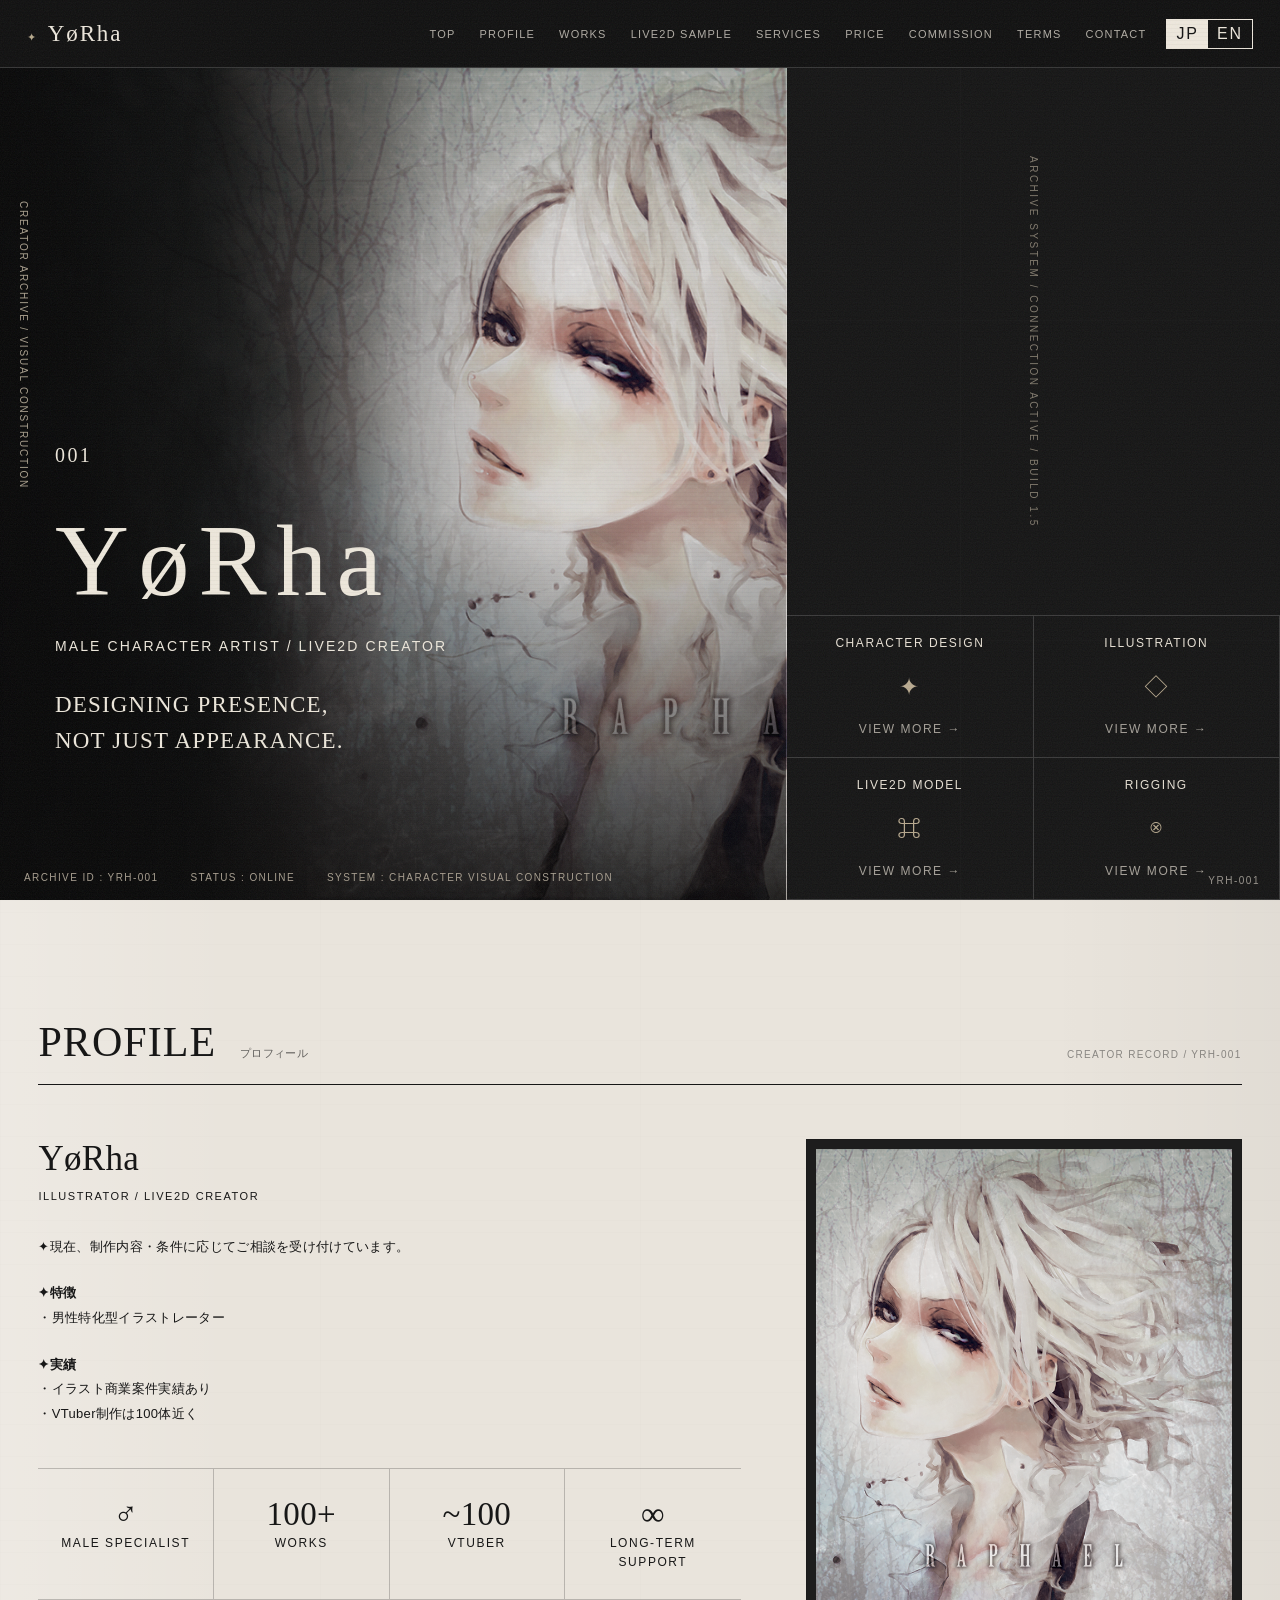
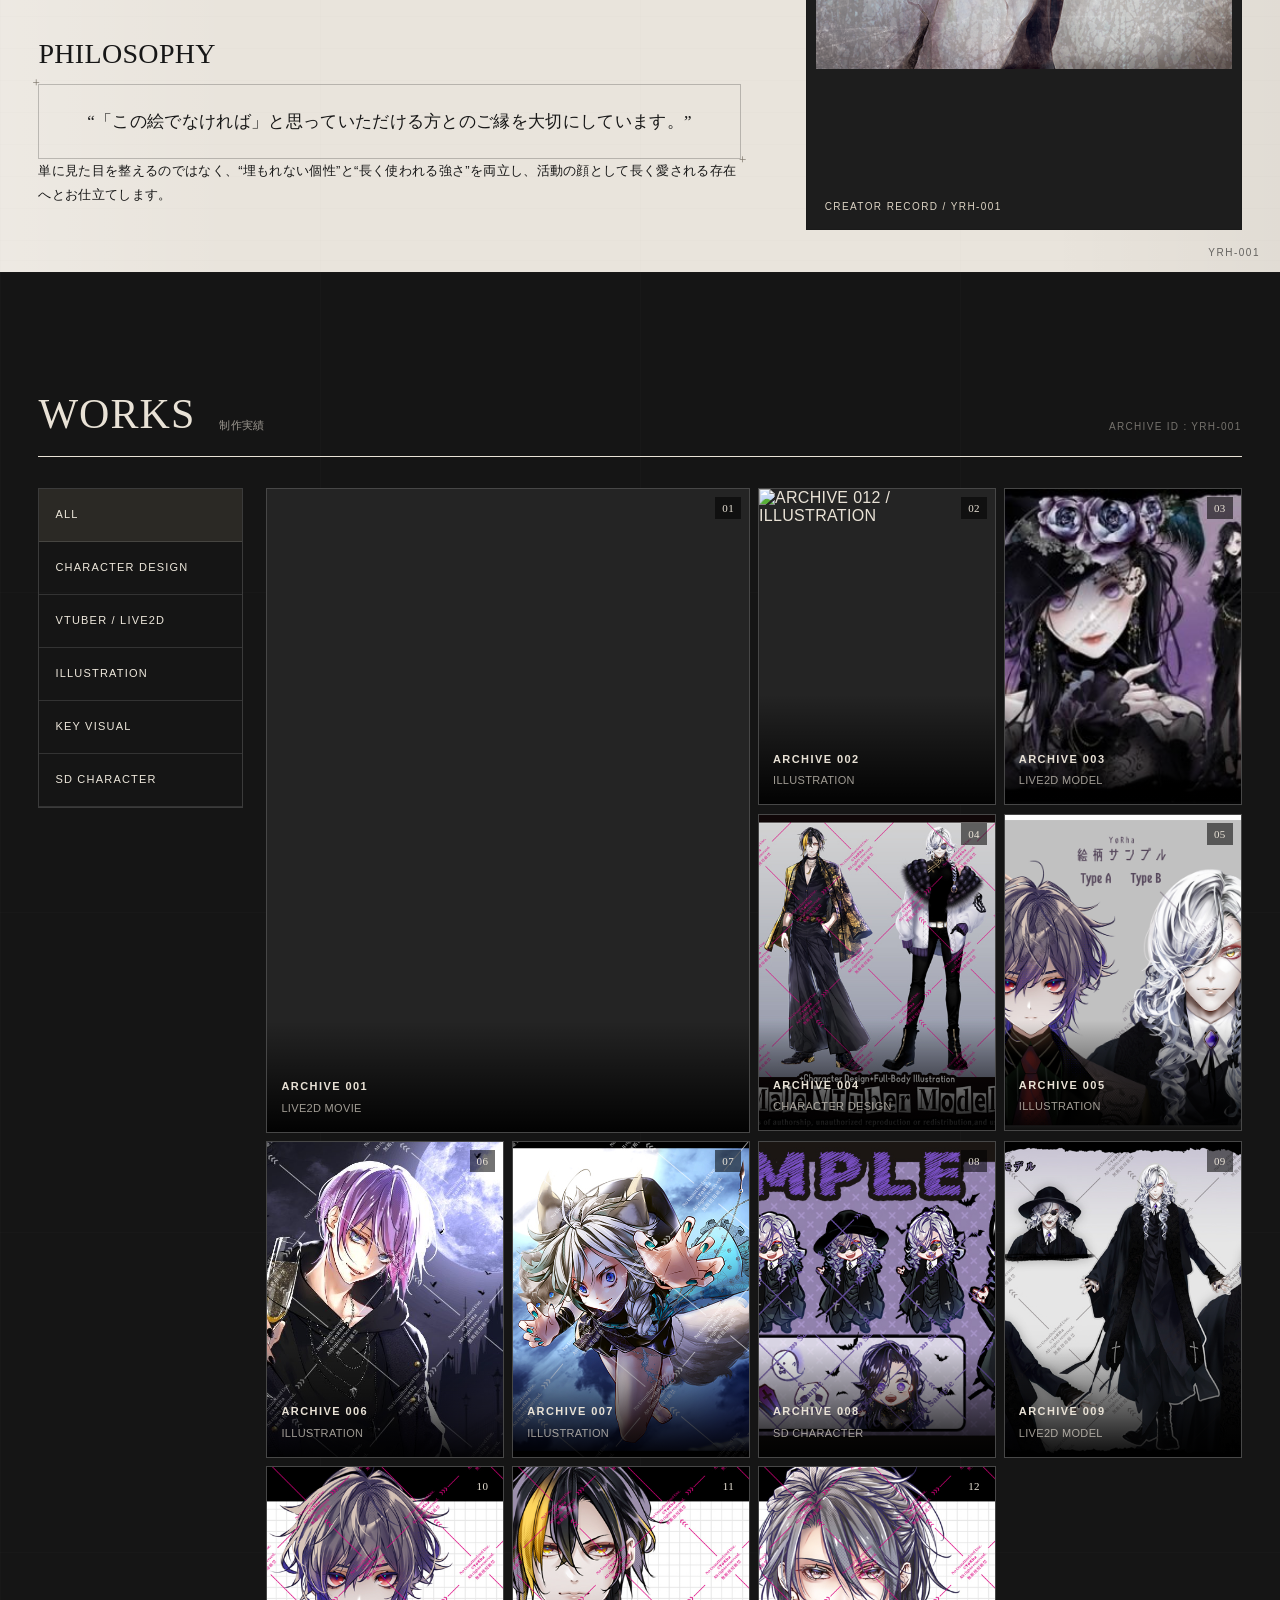
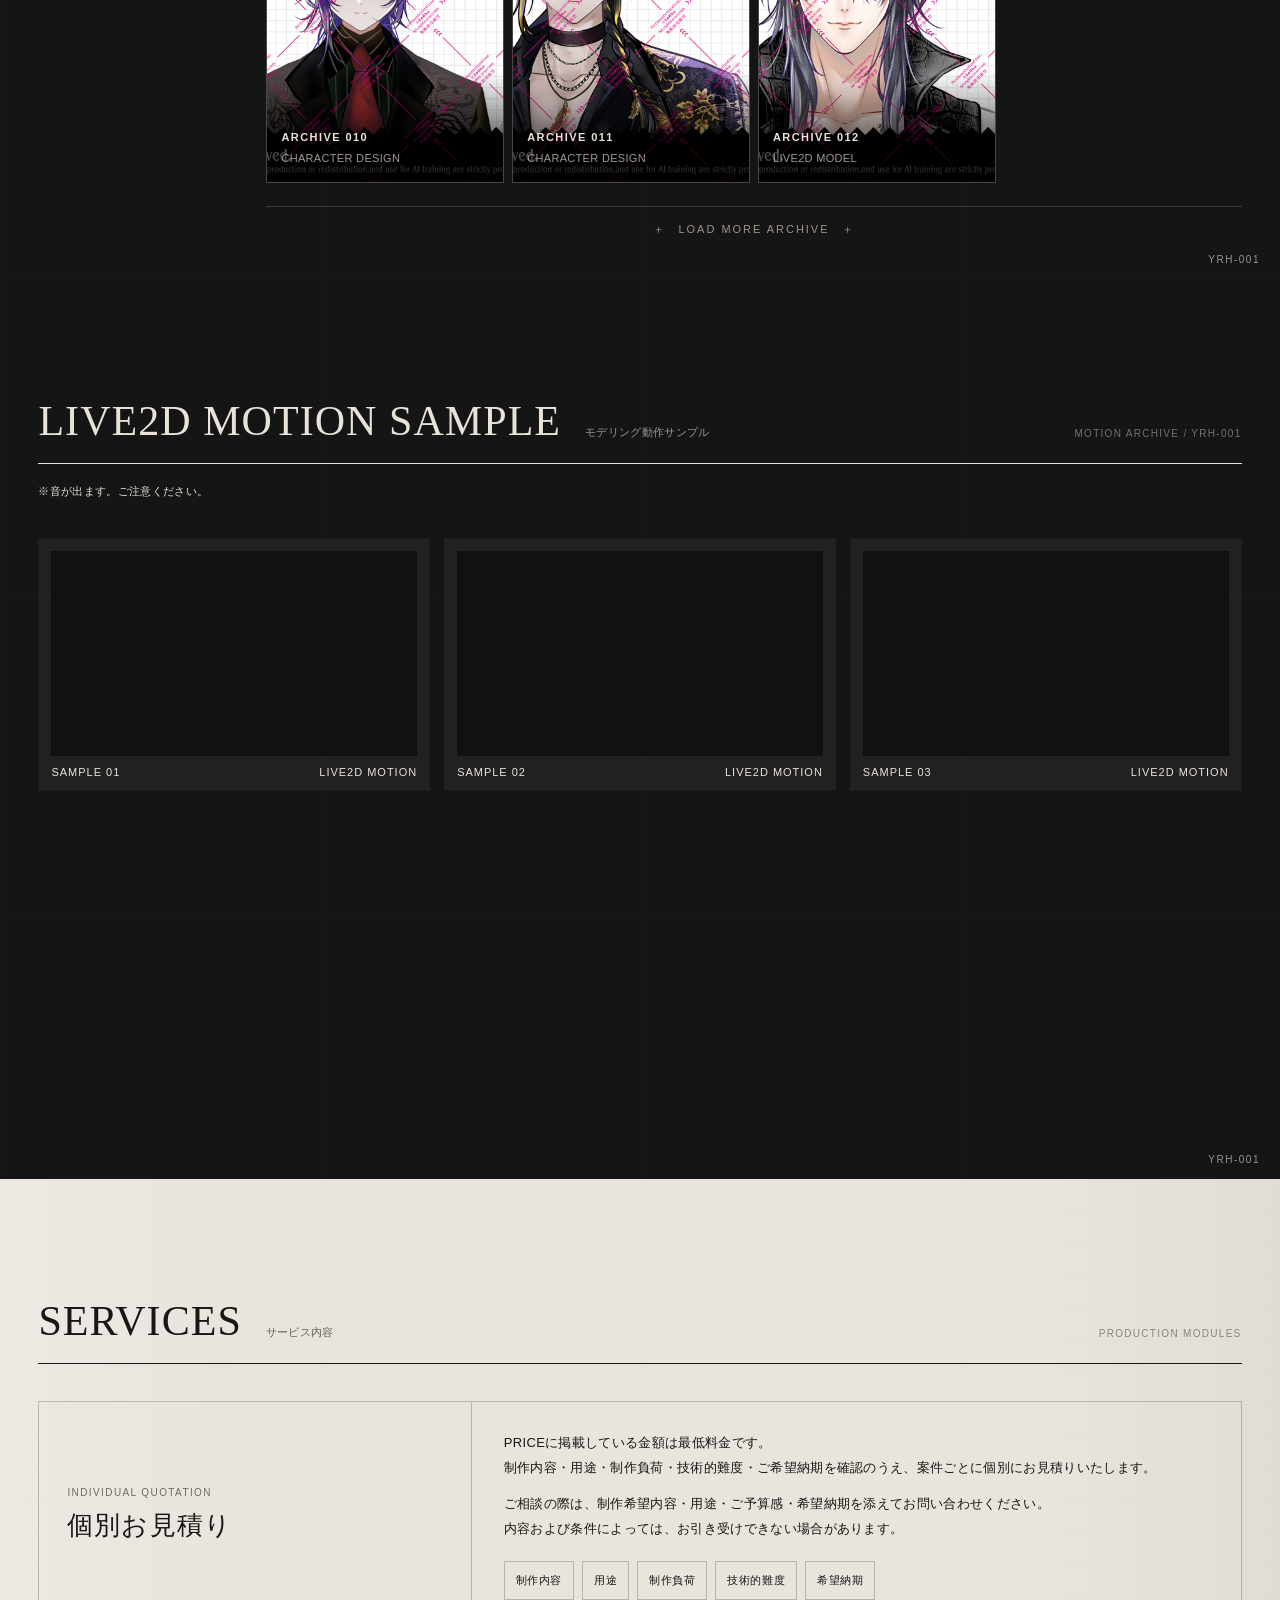
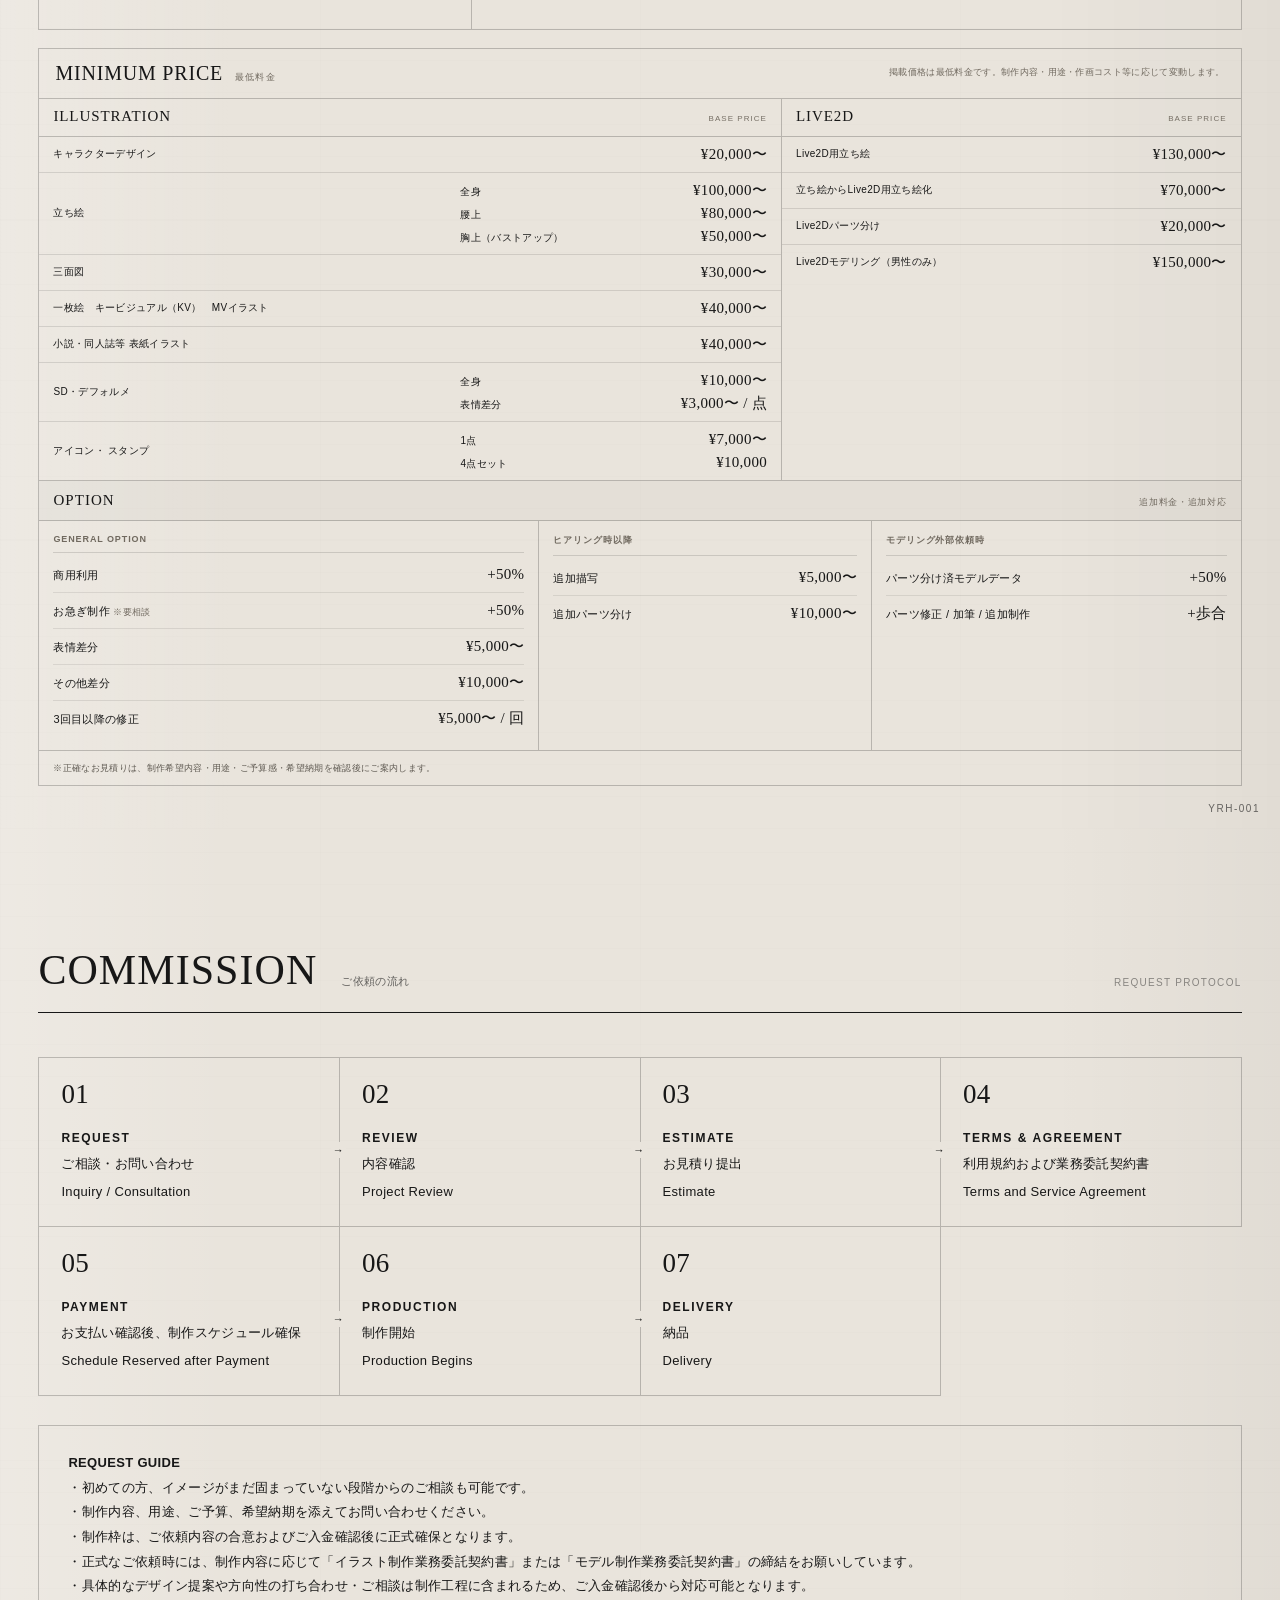
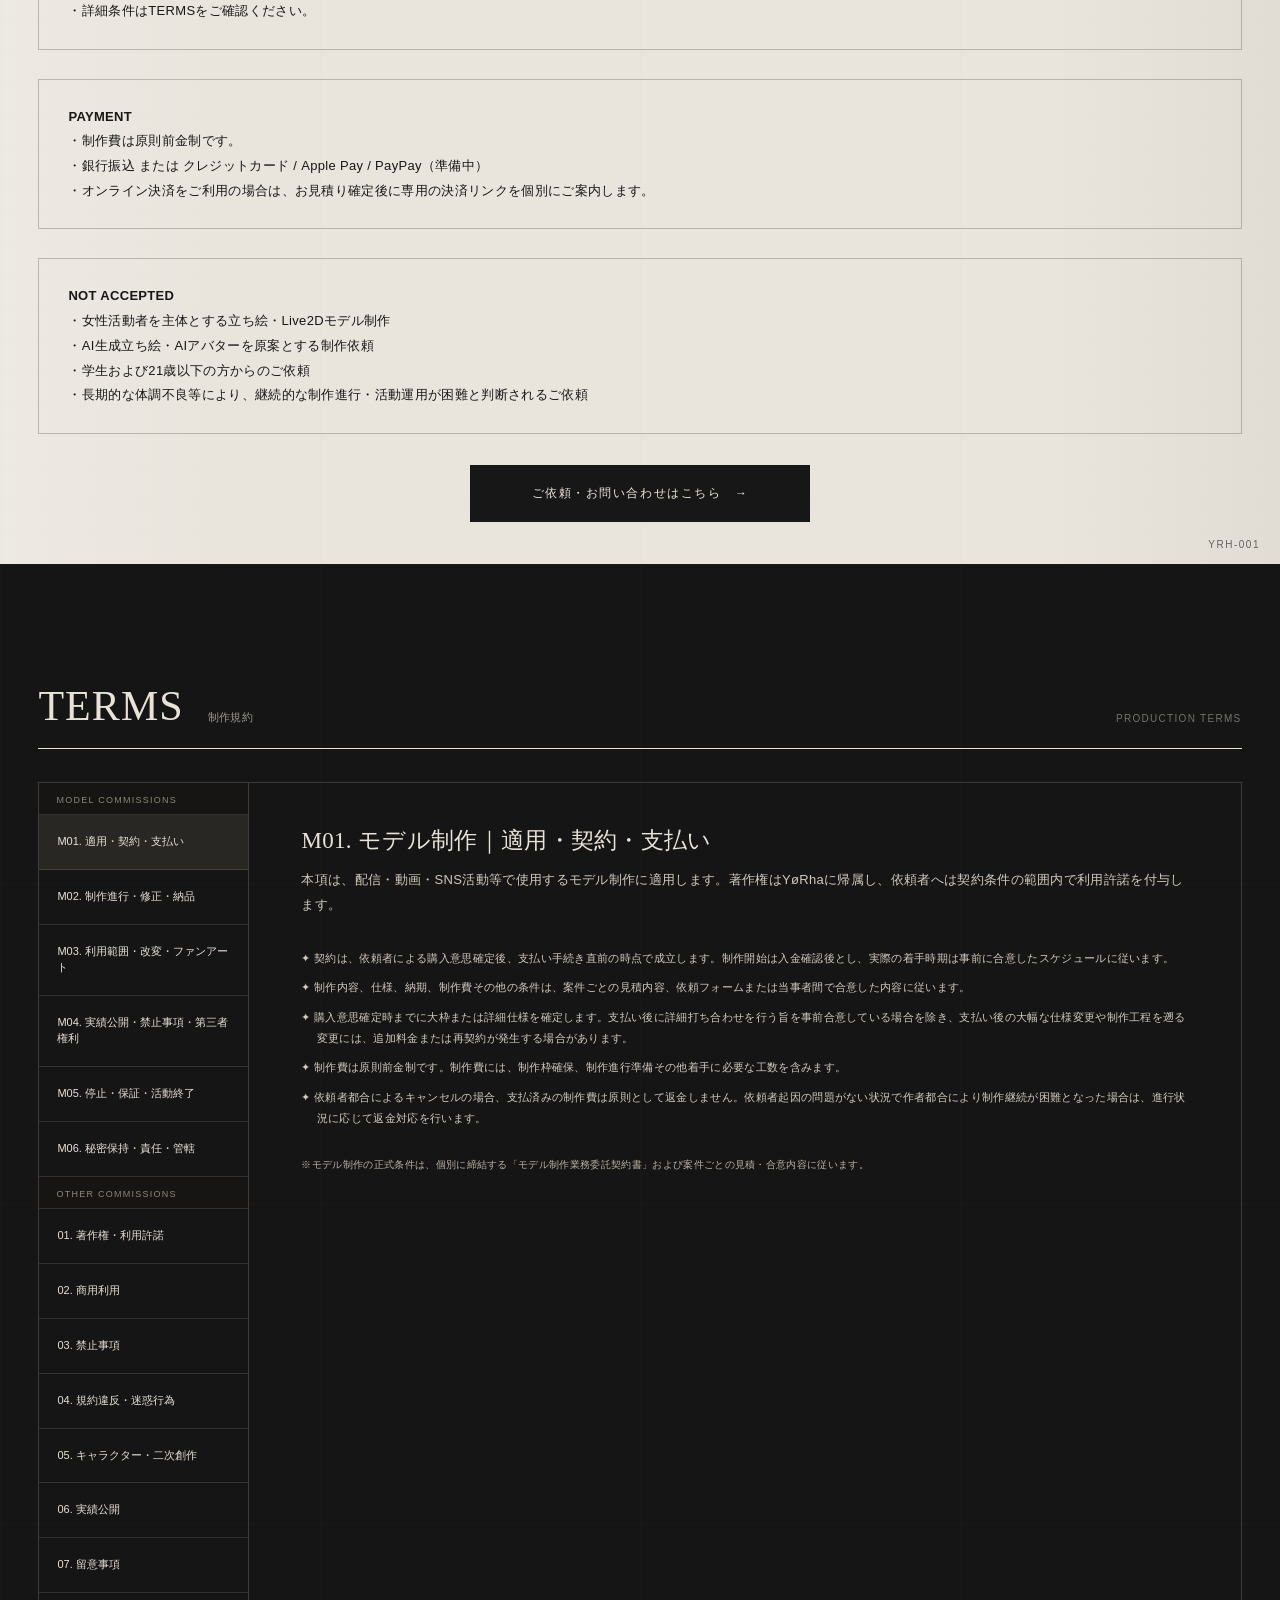
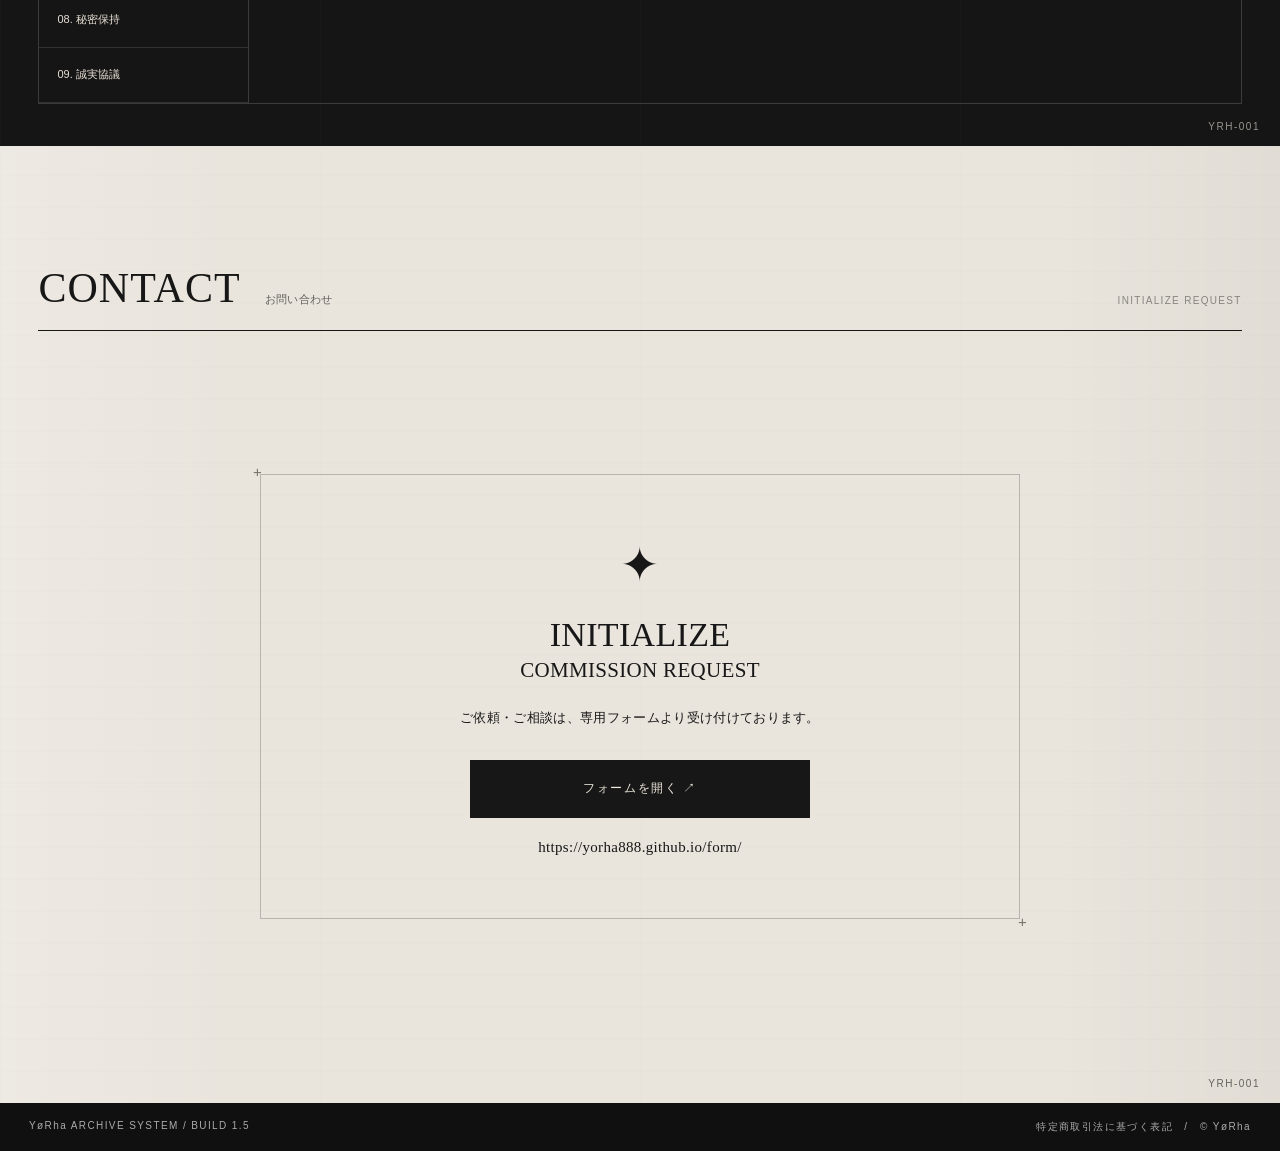
==== index.html @ 95072018 "Add files via upload" ====
<!DOCTYPE html>

<html lang="ja">
<head>
<meta charset="utf-8"/>
<meta content="width=device-width,initial-scale=1" name="viewport"/>
<meta content="YøRha — Male Character Artist / Live2D Creator" name="description"/>
<meta content="#111111" name="theme-color"/>
<title>YøRha Archive</title>
<style>
:root{
  --black:#111;
  --black2:#171717;
  --paper:#e9e4dc;
  --paper2:#ddd6ca;
  --ink:#171717;
  --white:#eee8dd;
  --line-dark:rgba(255,255,255,.16);
  --line-light:rgba(20,20,20,.23);
  --accent:#b8aa8e;
  --header:68px;
}
*{box-sizing:border-box}
html{scroll-behavior:smooth}
body{margin:0;background:var(--black);color:var(--ink);font-family:"Helvetica Neue","Yu Gothic","YuGothic",Meiryo,sans-serif;letter-spacing:.02em}
body.no-scroll{overflow:hidden}
a{color:inherit;text-decoration:none}
button{font:inherit}
img{max-width:100%}

.noise{
  position:fixed;inset:0;z-index:100;pointer-events:none;opacity:.14;
  background-image:url("data:image/svg+xml,%3Csvg xmlns='http://www.w3.org/2000/svg' width='180' height='180'%3E%3Cfilter id='n'%3E%3CfeTurbulence type='fractalNoise' baseFrequency='.85' numOctaves='3' stitchTiles='stitch'/%3E%3C/filter%3E%3Crect width='100%25' height='100%25' filter='url(%23n)' opacity='.5'/%3E%3C/svg%3E")
}
.scanline{
  position:fixed;inset:0;z-index:99;pointer-events:none;opacity:.05;
  background:repeating-linear-gradient(0deg,transparent 0 3px,#000 4px)
}

/* loading */
.loader{
  position:fixed;inset:0;z-index:200;background:#111;color:#e8e1d5;
  display:grid;place-items:center;transition:opacity .65s,visibility .65s
}
.loader.hide{opacity:0;visibility:hidden}
.loader-inner{width:min(560px,82vw)}
.loader-logo{font:400 clamp(40px,7vw,76px) Georgia,serif;letter-spacing:.12em;margin-bottom:25px}
.loader-status{display:flex;justify-content:space-between;font-size:9px;letter-spacing:.18em;color:#aaa294;margin-bottom:10px}
.loader-bar{height:1px;background:#3c3934;overflow:hidden}
.loader-bar span{display:block;width:0;height:100%;background:#d0c4ae;animation:load 1.4s cubic-bezier(.2,.8,.2,1) forwards}
@keyframes load{to{width:100%}}

/* header */
header{
  height:var(--header);position:fixed;z-index:80;inset:0 0 auto;
  background:rgba(17,17,17,.96);backdrop-filter:blur(8px);
  color:var(--white);border-bottom:1px solid var(--line-dark);
  display:flex;align-items:center;padding:0 27px
}
.logo{font:23px Georgia,serif;letter-spacing:.08em;white-space:nowrap}
.logo:before{content:"✦";font-size:11px;margin-right:10px;color:var(--accent)}
nav{margin-left:auto;display:flex;gap:26px;font-size:9px;letter-spacing:.14em}
nav a{opacity:.72;position:relative;padding:9px 0}
nav a:after{content:"";position:absolute;left:0;right:100%;bottom:2px;height:1px;background:var(--accent);transition:.25s}
nav a:hover{opacity:1}
nav a:hover:after{right:0}
.menu-button{display:none;margin-left:auto;border:0;background:none;color:#eee8dd;font-size:22px;cursor:pointer}

.mobile-nav{
  position:fixed;z-index:79;inset:var(--header) 0 0;background:#121212;color:#eee8dd;
  padding:40px 28px;display:flex;flex-direction:column;gap:0;
  opacity:0;visibility:hidden;transform:translateY(-10px);transition:.3s
}
.mobile-nav.open{opacity:1;visibility:visible;transform:none}
.mobile-nav a{padding:18px 0;border-bottom:1px solid var(--line-dark);font:20px Georgia,serif}

/* general */
.page{min-height:100vh;padding-top:var(--header);position:relative;overflow:hidden}
.page:after{content:"YRH-001";position:absolute;right:20px;bottom:14px;font-size:9px;letter-spacing:.15em;opacity:.62}
.dark{background:#151515;color:#e9e2d6}
.paper{
  background:
  repeating-linear-gradient(0deg,transparent 0 31px,rgba(0,0,0,.018) 32px),
  linear-gradient(90deg,rgba(255,255,255,.2),transparent 18%,transparent 82%,rgba(0,0,0,.035)),
  var(--paper)
}
.page-grid:before{
  content:"";position:absolute;inset:0;pointer-events:none;opacity:.36;
  background-image:
  linear-gradient(rgba(255,255,255,.035) 1px,transparent 1px),
  linear-gradient(90deg,rgba(255,255,255,.035) 1px,transparent 1px);
  background-size:320px 320px
}
.paper.page-grid:before{
  background-image:
  linear-gradient(rgba(0,0,0,.024) 1px,transparent 1px),
  linear-gradient(90deg,rgba(0,0,0,.024) 1px,transparent 1px)
}
.wrap{width:min(1440px,94vw);margin:auto;padding:50px 0 42px;position:relative;z-index:2}
.section-head{display:flex;align-items:end;gap:24px;padding-bottom:18px;border-bottom:1px solid currentColor}
.section-head h2{font:400 clamp(31px,4vw,42px) Georgia,serif;margin:0;letter-spacing:.025em}
.section-head span{font-size:10px;opacity:.64;padding-bottom:6px}
.section-code{margin-left:auto;font-size:9px;letter-spacing:.16em;opacity:.45;padding-bottom:6px}

.reveal{opacity:0;transform:translateY(18px);transition:opacity .75s ease,transform .75s ease}
.reveal.visible{opacity:1;transform:none}

/* hero */
.hero{display:grid;grid-template-columns:minmax(0,1.23fr) minmax(320px,.77fr);min-height:calc(100vh - var(--header))}
.hero-main{
  min-height:760px;position:relative;border-right:1px solid var(--line-dark);
  background:#111 url("assets/top.png") center 17%/cover no-repeat
}
.hero-main:before{
  content:"";position:absolute;inset:0;
  background:
  linear-gradient(90deg,rgba(8,8,8,.84) 0,rgba(8,8,8,.34) 40%,rgba(8,8,8,.03) 72%),
  linear-gradient(0deg,rgba(8,8,8,.82),transparent 47%)
}
.hero-copy{position:absolute;z-index:2;left:7%;bottom:17%;color:#eee8dc;max-width:680px}
.hero-copy .index{font:20px Georgia,serif;letter-spacing:.12em;margin-bottom:35px}
.hero-copy h1{font:400 clamp(62px,8vw,122px) Georgia,serif;letter-spacing:.09em;margin:0 0 14px}
.hero-copy .role{font-size:13px;letter-spacing:.15em;line-height:1.9}
.hero-copy .statement{font:400 clamp(16px,1.8vw,23px) Georgia,serif;line-height:1.55;margin-top:28px;letter-spacing:.05em}
.hero-edge{position:absolute;z-index:2;left:18px;top:16%;writing-mode:vertical-rl;color:#aaa08e;font-size:9px;letter-spacing:.18em}
.hero-status{position:absolute;z-index:2;inset:auto 24px 17px;color:#a79e8f;font-size:9px;letter-spacing:.14em;display:flex;gap:32px}
.hero-side{display:grid;grid-template-rows:1fr 285px;background:#151515}
.hero-system{display:flex;align-items:center;justify-content:center;color:#817a6d;font-size:9px;letter-spacing:.25em;writing-mode:vertical-rl}
.hero-cards{display:grid;grid-template-columns:repeat(2,1fr);border-top:1px solid var(--line-dark)}
.hero-cards a{
  min-height:142px;display:flex;flex-direction:column;align-items:center;justify-content:center;
  border-right:1px solid var(--line-dark);border-bottom:1px solid var(--line-dark);
  gap:15px;font-size:9px;letter-spacing:.13em;text-align:center;transition:.25s
}
.hero-cards a:hover{background:#24221f}
.hero-cards small{font-size:9px;opacity:.54}
.sigil{font-size:24px;color:#b9aa90}

/* profile */
.profile-grid{display:grid;grid-template-columns:minmax(0,1.16fr) minmax(320px,.72fr);gap:65px;margin-top:54px}
.profile-copy h3{font:400 35px Georgia,serif;margin:0 0 8px}
.kicker{font-size:10px;letter-spacing:.14em;margin-bottom:29px}
.profile-copy p{font-size:13px;line-height:2.1;margin:0 0 20px}
.profile-img{padding:9px;background:#1d1d1d;border:1px solid var(--line-light);position:relative}
.profile-img:after{content:"CREATOR RECORD / YRH-001";position:absolute;left:18px;bottom:17px;color:#ddd4c4;font-size:9px;letter-spacing:.14em}
.profile-img img{display:block;width:100%;aspect-ratio:4/5;object-fit:cover}
.metrics{display:grid;grid-template-columns:repeat(4,1fr);margin-top:41px;border-block:1px solid var(--line-light)}
.metric{text-align:center;padding:23px 8px;border-right:1px solid var(--line-light)}
.metric:last-child{border-right:0}
.metric strong{display:block;font:400 33px Georgia,serif}
.metric span{font-size:9px;letter-spacing:.13em}
.philosophy-title{font:400 28px Georgia,serif;margin:38px 0 14px}
.quote{border:1px solid var(--line-light);padding:25px;text-align:center;font:17px Georgia,serif;position:relative}
.quote:before,.quote:after{content:"+";position:absolute;font-size:13px;color:#777065}
.quote:before{left:-7px;top:-10px}.quote:after{right:-7px;bottom:-10px}

/* works */
.works-layout{display:grid;grid-template-columns:205px 1fr;gap:23px;margin-top:31px}
.filters{border:1px solid var(--line-dark);height:max-content}
.filters button{
  width:100%;padding:17px 15px;text-align:left;border:0;border-bottom:1px solid rgba(255,255,255,.13);
  background:none;color:#eee8dc;font-size:9px;letter-spacing:.11em;cursor:pointer;transition:.2s
}
.filters button.active,.filters button:hover{background:#2b2925}
.work-grid{display:grid;grid-template-columns:repeat(4,1fr);gap:8px}
.work-card{
  position:relative;overflow:hidden;border:1px solid rgba(255,255,255,.16);
  aspect-ratio:3/4;background:#242424;cursor:pointer
}
.work-card.featured{grid-column:span 2;grid-row:span 2}
.work-card img,.work-card video{width:100%;height:100%;object-fit:cover;display:block;transition:transform .45s,filter .45s}
.work-card:hover img{transform:scale(1.035);filter:contrast(1.05)}
.work-meta{position:absolute;inset:auto 0 0;padding:48px 13px 13px;background:linear-gradient(transparent,rgba(0,0,0,.94))}
.work-meta b{font-size:9px;letter-spacing:.13em}
.work-meta small{display:block;font-size:9px;opacity:.68;margin-top:5px}
.work-number{position:absolute;right:8px;top:8px;background:rgba(0,0,0,.55);padding:5px 7px;font:11px Georgia,serif}
.load-more{display:block;width:100%;margin-top:23px;border:0;border-top:1px solid var(--line-dark);padding:15px 0 0;background:transparent;text-align:center;font:inherit;font-size:9px;letter-spacing:.18em;color:#9e9585;cursor:pointer}
.load-more[hidden]{display:none}

/* modal */
.modal{
  position:fixed;inset:0;z-index:150;background:rgba(6,6,6,.92);display:grid;place-items:center;
  opacity:0;visibility:hidden;transition:.3s;padding:35px
}
.modal.open{opacity:1;visibility:visible}
.modal-content{max-width:min(900px,90vw);max-height:88vh;position:relative}
.modal img,.modal video{display:block;max-height:82vh;max-width:100%;object-fit:contain;border:1px solid #575147}
.modal-close{position:absolute;right:-2px;top:-42px;border:0;background:none;color:#eee8dd;font-size:28px;cursor:pointer}
.modal-caption{color:#c8bdab;font-size:9px;letter-spacing:.15em;margin-top:10px}

/* services */
.service-table{margin-top:37px;border:1px solid var(--line-light)}
.service-row{
  display:grid;grid-template-columns:58px 1.08fr 1.42fr .72fr .72fr;
  min-height:94px;align-items:center;border-bottom:1px solid var(--line-light);font-size:12px
}
.service-row:last-child{border-bottom:0}
.service-row>div{padding:13px}
.service-row.head{min-height:50px;font-size:10px;color:#70695f;letter-spacing:.08em}
.icon{text-align:center;font-size:22px}
.view{text-align:center;font-size:10px}
.note{font-size:10px;text-align:right;margin-top:14px;color:#6c665d}

.quote-policy{
  margin-top:37px;
  border:1px solid var(--line-light);
  display:grid;
  grid-template-columns:minmax(220px,.72fr) minmax(0,1.28fr);
}
.quote-policy-title{
  padding:31px 28px;
  border-right:1px solid var(--line-light);
  display:flex;
  flex-direction:column;
  justify-content:center;
}
.quote-policy-title .policy-code{
  font-size:10px;
  letter-spacing:.14em;
  color:#70695f;
  margin-bottom:10px;
}
.quote-policy-title strong{
  font:400 26px Georgia,serif;
  letter-spacing:.04em;
}
.quote-policy-body{
  padding:29px 32px;
  font-size:13px;
  line-height:1.9;
}
.quote-policy-body p{margin:0}
.quote-policy-body p+p{margin-top:12px}
.quote-policy-factors{
  display:flex;
  flex-wrap:wrap;
  gap:8px;
  margin-top:19px;
}
.quote-policy-factors span{
  border:1px solid var(--line-light);
  padding:8px 11px;
  font-size:11px;
  letter-spacing:.05em;
}
/* Integrated price details + readable option board */
.price-compact-row.has-detail{
  grid-template-columns:minmax(0,1fr) minmax(210px,.78fr);
  align-items:center;
}
.price-compact-row.has-detail>.price-compact-name{align-self:center}
.price-compact-detail{
  display:flex;
  flex-direction:column;
  justify-content:center;
  gap:2px;
  min-width:0;
}
.price-detail-line{
  display:grid;
  grid-template-columns:minmax(0,1fr) auto;
  gap:12px;
  align-items:baseline;
  font-size:10px;
  line-height:1.38;
}
.price-detail-line span{white-space:nowrap}
.price-detail-line b{white-space:nowrap}

.option-board{
  border-top:1px solid var(--line-light);
}
.option-board-head{
  padding:11px 14px;
  border-bottom:1px solid var(--line-light);
  background:rgba(0,0,0,.025);
  display:flex;
  align-items:baseline;
  justify-content:space-between;
  gap:20px;
}
.option-board-head strong{font:400 15px Georgia,serif;letter-spacing:.07em}
.option-board-head span{font-size:9px;letter-spacing:.08em;color:#70695f}
.option-board-grid{
  display:grid;
  grid-template-columns:1.35fr .9fr 1fr;
}
.option-block{min-width:0;padding:13px 14px 14px}
.option-block+.option-block{border-left:1px solid var(--line-light)}
.option-block-title{
  padding-bottom:8px;
  margin-bottom:4px;
  border-bottom:1px solid rgba(20,20,20,.14);
  font-size:9px;
  font-weight:700;
  letter-spacing:.10em;
  color:#70695f;
}
.option-row{
  display:grid;
  grid-template-columns:minmax(0,1fr) auto;
  gap:16px;
  align-items:baseline;
  padding:7px 0;
  border-bottom:1px solid rgba(20,20,20,.09);
  font-size:11px;
  line-height:1.4;
}
.option-row:last-child{border-bottom:0}
.option-row b{white-space:nowrap}
.option-note{font-size:9px;color:#70695f;font-weight:400}
@media(max-width:900px){
  .option-board-grid{grid-template-columns:1fr 1fr}
  .option-block:nth-child(3){grid-column:1/-1;border-left:0;border-top:1px solid var(--line-light)}
  .price-compact-row.has-detail{grid-template-columns:minmax(0,1fr) minmax(190px,.72fr)}
}
@media(max-width:680px){
  .option-board-head{align-items:flex-start;flex-direction:column;gap:3px}
  .option-board-grid{grid-template-columns:1fr}
  .option-block+.option-block,.option-block:nth-child(3){grid-column:auto;border-left:0;border-top:1px solid var(--line-light)}
  .option-row{font-size:10.5px}
  .price-compact-row.has-detail{grid-template-columns:minmax(0,1fr) minmax(145px,.88fr)}
  .price-detail-line{font-size:9px;gap:8px}
}

@media(max-width:680px){
  .quote-policy{grid-template-columns:1fr}
  .quote-policy-title{border-right:0;border-bottom:1px solid var(--line-light)}
  .quote-policy-title,.quote-policy-body{padding:24px 21px}
}


/* compact price list (inside SERVICES) */
.price-compact{
  margin-top:18px;
  border:1px solid var(--line-light);
}
.price-compact-head{
  min-height:50px;
  display:flex;
  align-items:center;
  justify-content:space-between;
  gap:24px;
  padding:11px 16px;
  border-bottom:1px solid var(--line-light);
}
.price-compact-title{display:flex;align-items:baseline;gap:12px}
.price-compact-title strong{font:400 20px Georgia,serif;letter-spacing:.04em}
.price-compact-title span{font-size:9px;letter-spacing:.13em;color:#70695f}
.price-compact-head small{font-size:9px;line-height:1.55;color:#70695f;text-align:right}
.price-compact-grid{display:grid;grid-template-columns:minmax(0,1.42fr) minmax(0,.88fr)}
.price-compact-group+.price-compact-group{border-left:1px solid var(--line-light)}
.price-compact-group-head{
  display:flex;align-items:baseline;justify-content:space-between;gap:14px;
  min-height:38px;padding:9px 14px;border-bottom:1px solid var(--line-light);
}
.price-compact-group-head strong{font:400 15px Georgia,serif;letter-spacing:.06em}
.price-compact-group-head span{font-size:8px;letter-spacing:.13em;color:#766f65}
.price-compact-row{
  display:grid;grid-template-columns:minmax(0,1fr) auto;gap:14px;align-items:center;
  min-height:34px;padding:7px 14px;border-bottom:1px solid rgba(20,20,20,.12);
}
.price-compact-row:last-child{border-bottom:0}
.price-compact-name{font-size:10px;line-height:1.4}
.price-compact-value{white-space:nowrap}
.price-compact-note{
  padding:10px 14px;border-top:1px solid var(--line-light);
  font-size:9px;line-height:1.65;color:#5f5a52;
}

/* Unified monetary typography — archive serif style */
.price-compact-value,
.price-detail-line b,
.option-row b{
  font-family:Georgia,serif;
  font-size:15px;
  font-weight:400;
  line-height:1.4;
  letter-spacing:.02em;
  font-variant-numeric:normal;
}
@media(max-width:680px){
  .price-compact-value,
  .price-detail-line b,
  .option-row b{font-size:14px}
}
@media(max-width:820px){
  .price-compact-grid{grid-template-columns:1fr}
  .price-compact-group+.price-compact-group{border-left:0;border-top:1px solid var(--line-light)}
}
@media(max-width:680px){
  .price-compact-head{align-items:flex-start;flex-direction:column;gap:5px;padding:11px 13px}
  .price-compact-head small{text-align:left}
  .price-compact-row{padding:8px 12px;gap:10px}
  .price-compact-name{font-size:9.5px}
}

/* commission */
.flow{display:grid;grid-template-columns:repeat(4,1fr);margin-top:44px;border-top:1px solid var(--line-light);border-left:1px solid var(--line-light)}
.step{min-height:118px;border:0;border-right:1px solid var(--line-light);border-bottom:1px solid var(--line-light);padding:18px 21px;position:relative}
.step:not(:nth-child(4)):not(:nth-child(7)):after{content:"→";position:absolute;right:-7px;top:50%;z-index:2;background:var(--paper);padding:2px;font-size:11px}
.step .n{font:27px Georgia,serif}
.step b{display:block;margin-top:17px;font-size:9px;letter-spacing:.13em}
.step small{font-size:9px}
.important{margin-top:29px;border:1px solid var(--line-light);padding:22px 27px;font-size:10px;line-height:2}
.cta{text-align:center;margin-top:31px}
.btn{
  display:inline-flex;align-items:center;justify-content:center;min-width:320px;padding:17px 28px;
  background:#171717;color:#eee8dd;font-size:10px;letter-spacing:.13em;border:1px solid #171717;transition:.25s
}
.btn:hover{background:#34312d}

/* terms */
.terms-layout{display:grid;grid-template-columns:210px 1fr;border:1px solid var(--line-dark);margin-top:33px;min-height:550px}
.terms-nav{border-right:1px solid var(--line-dark)}
.terms-nav button{
  display:block;width:100%;text-align:left;border:0;border-bottom:1px solid rgba(255,255,255,.12);
  background:none;color:#e8e0d5;padding:17px;font-size:9px;cursor:pointer
}
.terms-nav button.active,.terms-nav button:hover{background:#292723}
.terms-group-label{padding:12px 17px 9px;color:#8f877b;font-size:9px;letter-spacing:.14em;border-bottom:1px solid rgba(255,255,255,.12);background:#161513}
.terms-body{padding:38px 48px}
.term-panel{display:none}.term-panel.active{display:block}
.terms-body h3{font:400 23px Georgia,serif;margin:0 0 12px}
.terms-body p{font-size:11px;line-height:2;margin:0 0 27px;color:#d2cabd}
.terms-body ul{margin:0 0 25px;padding:0;list-style:none;color:#d2cabd}
.terms-body li{font-size:11px;line-height:1.95;margin:0 0 8px;padding-left:1.4em;text-indent:-1.4em}
.terms-body li::before{content:"✦ ";}
.terms-body .term-note{font-size:10px;color:#bcb2a4;margin-top:18px}
.terms-body .enacted{margin-top:34px;font-size:10px;letter-spacing:.08em;color:#bcb2a4}

/* contact */
.contact-center{min-height:calc(100vh - 170px);display:flex;flex-direction:column;justify-content:center;align-items:center;text-align:center}
.contact-center .mark{font-size:47px}
.contact-center h2{font:400 34px Georgia,serif;margin:24px 0 4px}
.contact-center h3{font:400 21px Georgia,serif;margin:0 0 23px}
.contact-center p{font-size:11px;margin-bottom:27px}
.url{font:15px Georgia,serif;margin-top:21px}
.contact-frame{width:min(760px,90vw);padding:62px 40px;border:1px solid var(--line-light);position:relative}
.contact-frame:before,.contact-frame:after{content:"+";position:absolute;font-size:15px;color:#797267}
.contact-frame:before{left:-8px;top:-12px}.contact-frame:after{right:-8px;bottom:-12px}

footer{background:#101010;color:#aaa;padding:17px 29px;display:flex;justify-content:space-between;font-size:9px;letter-spacing:.14em}


/* live2d motion samples */
.motion-samples{
  margin-top:36px;
  display:grid;
  grid-template-columns:repeat(3,1fr);
  gap:14px;
}
.motion-card{
  border:1px solid var(--line-light);
  background:rgba(255,255,255,.05);
  padding:12px;
}
.motion-frame{
  aspect-ratio:16/9;
  border:1px solid var(--line-light);
  display:flex;
  align-items:center;
  justify-content:center;
  text-align:center;
  overflow:hidden;
  background:#111;
  color:#cfc7bb;
  font-size:11px;
  letter-spacing:.08em;
  line-height:1.8;
}
.motion-frame iframe{
  width:100%;
  height:100%;
  border:0;
  display:block;
}
.motion-label{
  display:flex;
  justify-content:space-between;
  gap:14px;
  margin-top:10px;
  font-size:11px;
  letter-spacing:.09em;
}
.motion-note{
  margin-top:18px;
  font-size:11px;
  line-height:1.8;
}
@media(max-width:900px){
  .motion-samples{grid-template-columns:1fr}
}

/* responsive */
@media(max-width:1020px){
  nav{display:none}.header-lang{display:none}.menu-button{display:block}
  .hero{grid-template-columns:1fr}.hero-main{border-right:0;min-height:78vh}
  .hero-side{grid-template-rows:auto 260px}.hero-system{display:none}
  .profile-grid{grid-template-columns:1fr}.profile-img{max-width:520px}
  .works-layout{grid-template-columns:1fr}.filters{display:flex;overflow:auto}.filters button{min-width:max-content}
  .work-grid{grid-template-columns:repeat(3,1fr)}
  .service-row{grid-template-columns:48px 1fr .8fr}.service-row>div:nth-child(3),.service-row>div:nth-child(5){display:none}
  .terms-layout{grid-template-columns:1fr}.terms-nav{display:flex;overflow:auto;border-right:0;border-bottom:1px solid var(--line-dark)}.terms-nav button{min-width:max-content}.terms-group-label{display:none}
}
@media(max-width:680px){
  :root{--header:62px}
  header{padding:0 18px}.logo{font-size:20px}
  .wrap{width:90vw;padding-top:37px}
  .section-code{display:none}
  .hero-main{min-height:72vh;background-position:56% top}
  .hero-copy{left:7%;right:6%;bottom:12%}.hero-copy .index{margin-bottom:20px}.hero-copy h1{font-size:54px}
  .hero-copy .role{font-size:10px}.hero-copy .statement{font-size:15px}
  .hero-status{display:none}.hero-cards{grid-template-columns:1fr 1fr}.hero-cards a{min-height:125px}
  .metrics{grid-template-columns:repeat(2,1fr)}.metric:nth-child(2){border-right:0}
  .work-grid{grid-template-columns:1fr 1fr}.work-card.featured{grid-column:span 2}
  .flow{grid-template-columns:1fr 1fr}.step:after{display:none}
  .btn{width:100%;min-width:0}
  .terms-body{padding:30px 22px}
  .contact-frame{padding:48px 22px}
  footer{gap:20px;flex-direction:column}
}

/* Site-wide minimum text size */
small,
.section-code,
.page::after,
.hero-edge,
.hero-status,
.hero-cards small,
.metric span,
.filters button,
.work-meta b,
.work-meta small,
.load-more,
.service-row.head,
.view,
.note,
.step small,
.terms-nav button,
footer {
  font-size: 10px;
}


/* SERVICES readability correction */
.service-row:not(.head) {
  font-size: 12px;
}
.service-row.head,
.service-row .view {
  font-size: 10px;
}


/* =========================================================
   GLOBAL READABILITY PASS / 260718_1438
   Visual legibility takes priority over the former microtype.
   ========================================================= */

/* 10px is reserved for auxiliary system metadata only. */
.loader-status,
.page::after,
.section-code,
.hero-edge,
.hero-status,
.hero-system,
.profile-img::after,
.modal-caption,
footer {
  font-size: 10px;
}

/* Navigation and compact controls */
nav,
.section-head span,
.kicker,
.filters button,
.work-meta b,
.work-meta small,
.load-more,
.service-row.head,
.service-row .view,
.note,
.terms-nav button {
  font-size: 11px;
}

/* Primary labels and buttons */
.hero-cards a,
.hero-cards small,
.metric span,
.step b,
.btn {
  font-size: 12px;
}

/* General reading text */
.profile-copy p,
.service-row:not(.head),
.step small,
.important,
.terms-body p,
.contact-center p {
  font-size: 13px;
}

/* Slightly stronger Japanese body legibility */
.profile-copy p,
.step small,
.important,
.terms-body p,
.contact-center p,
.service-row:not(.head) {
  line-height: 1.9;
  font-weight: 400;
}

/* Header and navigation spacing after enlargement */
nav {
  gap: 24px;
  letter-spacing: .11em;
}
.section-head span {
  padding-bottom: 5px;
}
.section-code {
  letter-spacing: .13em;
}

/* Hero */
.hero-copy .role {
  font-size: 14px;
  line-height: 1.9;
}
.hero-cards a {
  line-height: 1.55;
}
.hero-cards small {
  opacity: .68;
}

/* Profile */
.kicker {
  line-height: 1.7;
}
.profile-copy p {
  margin-bottom: 22px;
}
.metric {
  padding: 27px 10px;
}
.metric span {
  line-height: 1.45;
}

/* Works */
.filters button {
  padding: 18px 16px;
  line-height: 1.45;
}
.work-meta {
  padding: 55px 14px 15px;
}
.work-meta b {
  line-height: 1.4;
}
.work-meta small {
  line-height: 1.45;
  margin-top: 6px;
}

/* Services */
.service-row {
  min-height: 98px;
}
.service-row.head {
  min-height: 54px;
}
.service-row > div {
  padding: 15px;
}
.service-row:not(.head) {
  font-size: 13px;
}
.service-row.head,
.service-row .view {
  font-size: 11px;
}

/* Commission */
.step {
  min-height: 132px;
  padding: 21px 22px;
}
.step b {
  margin-top: 20px;
  line-height: 1.45;
}
.step small {
  display: block;
  margin-top: 4px;
}
.important {
  padding: 25px 29px;
}
.btn {
  padding: 19px 30px;
  min-width: 340px;
  line-height: 1.45;
}

/* Terms */
.terms-nav button {
  padding: 19px 18px;
  line-height: 1.45;
}
.terms-body {
  padding: 42px 52px;
}
.terms-body p {
  margin-bottom: 30px;
}

/* Contact */
.contact-center p {
  margin-bottom: 30px;
}

/* Mobile: keep the same visual hierarchy without reverting to tiny type */
@media(max-width:680px) {
  .hero-copy .role {
    font-size: 12px;
  }
  .hero-cards a,
  .hero-cards small,
  .metric span,
  .step b,
  .btn {
    font-size: 11px;
  }
  .profile-copy p,
  .service-row:not(.head),
  .step small,
  .important,
  .terms-body p,
  .contact-center p {
    font-size: 12px;
  }
  .filters button,
  .service-row.head,
  .service-row .view,
  .terms-nav button {
    font-size: 10px;
  }
  .step {
    min-height: 126px;
  }
  .btn {
    min-width: 0;
  }
}


/* Language switch + WORKS thumbnail controls */
.lang-switch{display:flex;gap:0;border:1px solid currentColor;margin-left:14px}
.header-lang{margin-left:20px;flex:0 0 auto}
.lang-switch button{border:0;background:transparent;color:inherit;padding:5px 9px;font:inherit;letter-spacing:.12em;cursor:pointer}
.lang-switch button.active{background:var(--white);color:var(--black)}
[data-lang-block="en"]{display:none}
body.lang-en [data-lang-block="ja"]{display:none!important}
body.lang-en [data-lang-block="en"]{display:block}
body.lang-en .terms-layout[data-lang-block="en"]{display:grid}
body.lang-en span[data-lang-block="en"],body.lang-en b[data-lang-block="en"],body.lang-en small[data-lang-block="en"]{display:inline}
.work-card img,.work-card video{object-fit:cover;object-position:center center}
.work-card.pos-top img{object-position:center top}
.work-card.pos-bottom img{object-position:center bottom}
.work-card.pos-left img{object-position:left center}
.work-card.pos-right img{object-position:right center}
@media(max-width:760px){.lang-switch{margin-left:8px}.lang-switch button{padding:4px 7px}}
</style>
</head>
<body class="no-scroll">
<div class="loader" id="loader">
<div class="loader-inner">
<div class="loader-logo">YøRha</div>
<div class="loader-status"><span>INITIALIZING ARCHIVE</span><span>YRH-001</span></div>
<div class="loader-bar"><span></span></div>
</div>
</div>
<div class="noise"></div><div class="scanline"></div>
<header>
<a class="logo" href="#top">YøRha</a>
<nav>
<a href="#top">TOP</a><a href="#profile">PROFILE</a><a href="#works">WORKS</a>
<a href="#live2d-sample">LIVE2D SAMPLE</a>
<a href="#services">SERVICES</a><a href="#price">PRICE</a><a href="#commission">COMMISSION</a>
<a href="#terms">TERMS</a><a href="#contact">CONTACT</a>
</nav>
<div aria-label="Language" class="lang-switch header-lang"><button class="active" data-lang-switch="ja" type="button">JP</button><button data-lang-switch="en" type="button">EN</button></div>
<button aria-label="メニューを開く" class="menu-button" id="menuButton">☰</button>
</header>
<div class="mobile-nav" id="mobileNav">
<a href="#top">TOP</a><a href="#profile">PROFILE</a><a href="#works">WORKS</a>
<a href="#live2d-sample">LIVE2D SAMPLE</a>
<a href="#services">SERVICES</a><a href="#price">PRICE</a><a href="#commission">COMMISSION</a>
<a href="#terms">TERMS</a><a href="#contact">CONTACT</a>
<div aria-label="Language" class="lang-switch"><button class="active" data-lang-switch="ja" type="button">JP</button><button data-lang-switch="en" type="button">EN</button></div></div>
<section class="page dark page-grid" id="top">
<div class="hero">
<div class="hero-main">
<div class="hero-edge">CREATOR ARCHIVE / VISUAL CONSTRUCTION</div>
<div class="hero-copy">
<div class="index">001</div>
<h1>YøRha</h1>
<div class="role">MALE CHARACTER ARTIST / LIVE2D CREATOR</div>
<div class="statement">DESIGNING PRESENCE,<br/>NOT JUST APPEARANCE.</div>
</div>
<div class="hero-status">
<span>ARCHIVE ID : YRH-001</span><span>STATUS : ONLINE</span><span>SYSTEM : CHARACTER VISUAL CONSTRUCTION</span>
</div>
</div>
<div class="hero-side">
<div class="hero-system">ARCHIVE SYSTEM / CONNECTION ACTIVE / BUILD 1.5</div>
<div class="hero-cards">
<a href="#works">CHARACTER DESIGN <span class="sigil">✦</span><small>VIEW MORE →</small></a>
<a href="#works">ILLUSTRATION <span class="sigil">◇</span><small>VIEW MORE →</small></a>
<a href="#works">LIVE2D MODEL <span class="sigil">⌘</span><small>VIEW MORE →</small></a>
<a href="#services">RIGGING <span class="sigil">⊗</span><small>VIEW MORE →</small></a>
</div>
</div>
</div>
</section>
<section class="page paper page-grid" id="profile">
<div class="wrap reveal">
<div class="section-head"><h2>PROFILE</h2><span data-lang-block="ja">プロフィール</span><span data-lang-block="en">PROFILE</span><div class="section-code">CREATOR RECORD / YRH-001</div></div>
<div class="profile-grid">
<div class="profile-copy">
<h3>YøRha</h3>
<div class="kicker">ILLUSTRATOR / LIVE2D CREATOR</div>
<div data-lang-block="ja">
<p>✦現在、制作内容・条件に応じてご相談を受け付けています。</p>
<p><b>✦特徴</b><br/>・男性特化型イラストレーター</p>
<p><b>✦実績</b><br/>・イラスト商業案件実績あり<br/>・VTuber制作は100体近く</p>
</div>
<div data-lang-block="en">
<p>✦Currently accepting inquiries depending on project scope and conditions.</p>
<p><b>✦Specialty</b><br/>• Illustrator specializing in male characters</p>
<p><b>✦Experience</b><br/>• Professional commercial illustration experience<br/>• Nearly 100 VTuber productions</p>
</div>
<div class="metrics">
<div class="metric"><strong>♂</strong><span>MALE SPECIALIST</span></div>
<div class="metric"><strong>100+</strong><span>WORKS</span></div>
<div class="metric"><strong>~100</strong><span>VTUBER</span></div>
<div class="metric"><strong>∞</strong><span>LONG-TERM SUPPORT</span></div>
</div>
<div class="philosophy-title">PHILOSOPHY</div>
<div class="quote" data-lang-block="ja">“「この絵でなければ」と思っていただける方とのご縁を大切にしています。”</div>
<div class="quote" data-lang-block="en">“I value connections with people who feel that only this artwork will do.”</div>
<p data-lang-block="ja">単に見た目を整えるのではなく、“埋もれない個性”と“長く使われる強さ”を両立し、活動の顔として長く愛される存在へとお仕立てします。</p>
<p data-lang-block="en">Rather than simply refining appearance, I bring together unmistakable individuality and lasting strength, crafting a presence that can become the face of your activity and remain loved over time.</p>
</div>
<div class="profile-img"><img alt="YøRhaプロフィール用ダミーイラスト" src="assets/profile.png"/></div>
</div>
</div>
</section>
<section class="page dark page-grid" id="works">
<div class="wrap reveal">
<div class="section-head"><h2>WORKS</h2><span data-lang-block="ja">制作実績</span><span data-lang-block="en">PORTFOLIO</span><div class="section-code">ARCHIVE ID : YRH-001</div></div>
<div class="works-layout">
<div class="filters">
<button class="active" data-filter="all">ALL</button>
<button data-filter="design">CHARACTER DESIGN</button>
<button data-filter="live2d">VTUBER / LIVE2D</button>
<button data-filter="illust">ILLUSTRATION</button>
<button data-filter="visual">KEY VISUAL</button>
<button data-filter="sd">SD CHARACTER</button>
</div>
<div>
<div class="work-grid" id="workGrid"></div>
<button class="load-more" id="loadMoreWorks" type="button">＋　LOAD MORE ARCHIVE　＋</button>
</div>
</div>
</div>
</section>

<section class="page dark page-grid" id="live2d-sample">
<div class="wrap reveal">
<div class="section-head">
<h2>LIVE2D MOTION SAMPLE</h2>
<span data-lang-block="ja">モデリング動作サンプル</span>
<span data-lang-block="en">RIGGING MOTION SAMPLES</span>
<div class="section-code">MOTION ARCHIVE / YRH-001</div>
</div>

<div class="motion-note" data-lang-block="ja">※音が出ます。ご注意ください。</div>
<div class="motion-note" data-lang-block="en">※Audio will play. Please be advised.</div>

<div class="motion-samples">
<div class="motion-card">
<div class="motion-frame">
<iframe src="https://www.youtube.com/embed/sfag9hUi4HE" title="LIVE2D MOTION SAMPLE 01" loading="lazy" allow="accelerometer; autoplay; clipboard-write; encrypted-media; gyroscope; picture-in-picture; web-share" allowfullscreen></iframe>
</div>
<div class="motion-label"><span>SAMPLE 01</span><span>LIVE2D MOTION</span></div>
</div>

<div class="motion-card">
<div class="motion-frame">
<iframe src="https://www.youtube.com/embed/Y-wamllRYFQ" title="LIVE2D MOTION SAMPLE 02" loading="lazy" allow="accelerometer; autoplay; clipboard-write; encrypted-media; gyroscope; picture-in-picture; web-share" allowfullscreen></iframe>
</div>
<div class="motion-label"><span>SAMPLE 02</span><span>LIVE2D MOTION</span></div>
</div>

<div class="motion-card">
<div class="motion-frame">
<iframe src="https://www.youtube.com/embed/Dx_mYlSKbPg" title="LIVE2D MOTION SAMPLE 03" loading="lazy" allow="accelerometer; autoplay; clipboard-write; encrypted-media; gyroscope; picture-in-picture; web-share" allowfullscreen></iframe>
</div>
<div class="motion-label"><span>SAMPLE 03</span><span>LIVE2D MOTION</span></div>
</div>
</div>
</div>
</section>

<section class="page paper page-grid" id="services">
<div class="wrap reveal">
<div class="section-head"><h2>SERVICES</h2><span data-lang-block="ja">サービス内容</span><span data-lang-block="en">SERVICE MENU</span><div class="section-code">PRODUCTION MODULES</div></div>
<div class="quote-policy">
<div class="quote-policy-title">
<span class="policy-code">INDIVIDUAL QUOTATION</span>
<strong data-lang-block="ja">個別お見積り</strong>
<strong data-lang-block="en">CUSTOM QUOTE</strong>
</div>
<div class="quote-policy-body">
<div data-lang-block="ja">
<p>PRICEに掲載している金額は最低料金です。<br>制作内容・用途・制作負荷・技術的難度・ご希望納期を確認のうえ、案件ごとに個別にお見積りいたします。</p>
<p>ご相談の際は、制作希望内容・用途・ご予算感・希望納期を添えてお問い合わせください。<br>内容および条件によっては、お引き受けできない場合があります。</p>
<div class="quote-policy-factors"><span>制作内容</span><span>用途</span><span>制作負荷</span><span>技術的難度</span><span>希望納期</span></div>
</div>
<div data-lang-block="en">
<p>The prices listed on PRICE are minimum starting prices. Each project is quoted individually after reviewing the requested scope, intended use, production workload, technical difficulty, and preferred deadline.</p>
<p>When contacting me, please include the requested production, intended use, budget range, and preferred deadline. Some projects may not be accepted depending on their scope and conditions.</p>
<div class="quote-policy-factors"><span>Project Scope</span><span>Intended Use</span><span>Production Workload</span><span>Technical Difficulty</span><span>Preferred Deadline</span></div>
</div>
</div>
</div>

<div class="price-compact" id="price">
<div class="price-compact-head">
<div class="price-compact-title"><strong>MINIMUM PRICE</strong><span data-lang-block="ja">最低料金</span><span data-lang-block="en">STARTING RATES</span></div>
<small data-lang-block="ja">掲載価格は最低料金です。制作内容・用途・作画コスト等に応じて変動します。</small>
<small data-lang-block="en">Minimum starting rates. Final pricing varies by scope, use, and production workload.</small>
</div>
<div class="price-compact-grid">
<div class="price-compact-group">
<div class="price-compact-group-head"><strong>ILLUSTRATION</strong><span>BASE PRICE</span></div>
<div data-lang-block="ja">
<div class="price-compact-row"><span class="price-compact-name">キャラクターデザイン</span><span class="price-compact-value">¥20,000〜</span></div>
<div class="price-compact-row has-detail"><span class="price-compact-name">立ち絵</span><div class="price-compact-detail"><span class="price-detail-line"><span>全身</span><b>¥100,000〜</b></span><span class="price-detail-line"><span>腰上</span><b>¥80,000〜</b></span><span class="price-detail-line"><span>胸上（バストアップ）</span><b>¥50,000〜</b></span></div></div>
<div class="price-compact-row"><span class="price-compact-name">三面図</span><span class="price-compact-value">¥30,000〜</span></div>
<div class="price-compact-row"><span class="price-compact-name">一枚絵　キービジュアル（KV）　MVイラスト</span><span class="price-compact-value">¥40,000〜</span></div>
<div class="price-compact-row"><span class="price-compact-name">小説・同人誌等 表紙イラスト</span><span class="price-compact-value">¥40,000〜</span></div>
<div class="price-compact-row has-detail"><span class="price-compact-name">SD・デフォルメ</span><div class="price-compact-detail"><span class="price-detail-line"><span>全身</span><b>¥10,000〜</b></span><span class="price-detail-line"><span>表情差分</span><b>¥3,000〜 / 点</b></span></div></div>
<div class="price-compact-row has-detail"><span class="price-compact-name">アイコン・ スタンプ</span><div class="price-compact-detail"><span class="price-detail-line"><span>1点</span><b>¥7,000〜</b></span><span class="price-detail-line"><span>4点セット</span><b>¥10,000</b></span></div></div>
</div>
<div data-lang-block="en">
<div class="price-compact-row"><span class="price-compact-name">Character Design</span><span class="price-compact-value">¥20,000+</span></div>
<div class="price-compact-row has-detail"><span class="price-compact-name">Standing Illustration</span><div class="price-compact-detail"><span class="price-detail-line"><span>Full Body</span><b>¥100,000+</b></span><span class="price-detail-line"><span>Waist-up</span><b>¥80,000+</b></span><span class="price-detail-line"><span>Bust-up</span><b>¥50,000+</b></span></div></div>
<div class="price-compact-row"><span class="price-compact-name">Character Reference Sheet / Turnaround</span><span class="price-compact-value">¥30,000+</span></div>
<div class="price-compact-row"><span class="price-compact-name">Single Illustration　Key Visual (KV)　Music Video Illustration</span><span class="price-compact-value">¥40,000+</span></div>
<div class="price-compact-row"><span class="price-compact-name">Book / Doujin Cover Illustration</span><span class="price-compact-value">¥40,000+</span></div>
<div class="price-compact-row has-detail"><span class="price-compact-name">SD / Chibi Illustration</span><div class="price-compact-detail"><span class="price-detail-line"><span>Full Body</span><b>¥10,000+</b></span><span class="price-detail-line"><span>Expression Variation</span><b>¥3,000+ / each</b></span></div></div>
<div class="price-compact-row has-detail"><span class="price-compact-name">Icon / Stamp</span><div class="price-compact-detail"><span class="price-detail-line"><span>Single</span><b>¥7,000+</b></span><span class="price-detail-line"><span>Set of 4</span><b>¥10,000</b></span></div></div>
</div>
</div>
<div class="price-compact-group">
<div class="price-compact-group-head"><strong>LIVE2D</strong><span>BASE PRICE</span></div>
<div data-lang-block="ja">
<div class="price-compact-row"><span class="price-compact-name">Live2D用立ち絵</span><span class="price-compact-value">¥130,000〜</span></div>
<div class="price-compact-row"><span class="price-compact-name">立ち絵からLive2D用立ち絵化</span><span class="price-compact-value">¥70,000〜</span></div>
<div class="price-compact-row"><span class="price-compact-name">Live2Dパーツ分け</span><span class="price-compact-value">¥20,000〜</span></div>
<div class="price-compact-row"><span class="price-compact-name">Live2Dモデリング（男性のみ）</span><span class="price-compact-value">¥150,000〜</span></div>
</div>
<div data-lang-block="en">
<div class="price-compact-row"><span class="price-compact-name">Live2D-ready Standing Illustration</span><span class="price-compact-value">¥130,000+</span></div>
<div class="price-compact-row"><span class="price-compact-name">Conversion of Existing Standing Art for Live2D</span><span class="price-compact-value">¥70,000+</span></div>
<div class="price-compact-row"><span class="price-compact-name">Live2D Art Separation</span><span class="price-compact-value">¥20,000+</span></div>
<div class="price-compact-row"><span class="price-compact-name">Live2D Rigging (Male Characters Only)</span><span class="price-compact-value">¥150,000+</span></div>
</div>
</div>
</div>

<div class="option-board">
  <div class="option-board-head"><strong>OPTION</strong><span data-lang-block="ja">追加料金・追加対応</span><span data-lang-block="en">ADDITIONAL FEES / SERVICES</span></div>
  <div data-lang-block="ja" class="option-board-grid">
    <div class="option-block">
      <div class="option-block-title">GENERAL OPTION</div>
      <div class="option-row"><span>商用利用</span><b>+50%</b></div>
      <div class="option-row"><span>お急ぎ制作 <span class="option-note">※要相談</span></span><b>+50%</b></div>
      <div class="option-row"><span>表情差分</span><b>¥5,000〜</b></div>
      <div class="option-row"><span>その他差分</span><b>¥10,000〜</b></div>
      <div class="option-row"><span>3回目以降の修正</span><b>¥5,000〜 / 回</b></div>
    </div>
    <div class="option-block">
      <div class="option-block-title">ヒアリング時以降</div>
      <div class="option-row"><span>追加描写</span><b>¥5,000〜</b></div>
      <div class="option-row"><span>追加パーツ分け</span><b>¥10,000〜</b></div>
    </div>
    <div class="option-block">
      <div class="option-block-title">モデリング外部依頼時</div>
      <div class="option-row"><span>パーツ分け済モデルデータ</span><b>+50%</b></div>
      <div class="option-row"><span>パーツ修正 / 加筆 / 追加制作</span><b>+歩合</b></div>
    </div>
  </div>
  <div data-lang-block="en" class="option-board-grid">
    <div class="option-block">
      <div class="option-block-title">GENERAL OPTION</div>
      <div class="option-row"><span>Commercial Use</span><b>+50%</b></div>
      <div class="option-row"><span>Rush Production <span class="option-note">Consultation Required</span></span><b>+50%</b></div>
      <div class="option-row"><span>Expression Variation</span><b>¥5,000+</b></div>
      <div class="option-row"><span>Other Variations</span><b>¥10,000+</b></div>
      <div class="option-row"><span>Revisions from 3rd Round</span><b>¥5,000+ / round</b></div>
    </div>
    <div class="option-block">
      <div class="option-block-title">AFTER INITIAL HEARING</div>
      <div class="option-row"><span>Additional Drawing</span><b>¥5,000+</b></div>
      <div class="option-row"><span>Additional Art Separation</span><b>¥10,000+</b></div>
    </div>
    <div class="option-block">
      <div class="option-block-title">WHEN RIGGING IS OUTSOURCED</div>
      <div class="option-row"><span>Pre-separated Model Data</span><b>+50%</b></div>
      <div class="option-row"><span>Part Correction / Redrawing / Additions</span><b>Commission-based</b></div>
    </div>
  </div>
</div>

<div class="price-compact-note">
<div data-lang-block="ja">※正確なお見積りは、制作希望内容・用途・ご予算感・希望納期を確認後にご案内します。</div>
<div data-lang-block="en">* An exact quote is provided after reviewing the requested production, intended use, budget range, and preferred deadline.</div>
</div>
</div>

</div>
</section>
<section class="page paper page-grid" id="commission">
<div class="wrap reveal">
<div class="section-head"><h2>COMMISSION</h2><span data-lang-block="ja">ご依頼の流れ</span><span data-lang-block="en">COMMISSION PROCESS</span><div class="section-code">REQUEST PROTOCOL</div></div>
<div class="flow">
<div class="step"><span class="n">01</span><b>REQUEST</b><small data-lang-block="ja">ご相談・お問い合わせ</small><small data-lang-block="en">Inquiry / Consultation</small></div>
<div class="step"><span class="n">02</span><b>REVIEW</b><small data-lang-block="ja">内容確認</small><small data-lang-block="en">Project Review</small></div>
<div class="step"><span class="n">03</span><b>ESTIMATE</b><small data-lang-block="ja">お見積り提出</small><small data-lang-block="en">Estimate</small></div>
<div class="step"><span class="n">04</span><b>TERMS &amp; AGREEMENT</b><small data-lang-block="ja">利用規約および業務委託契約書</small><small data-lang-block="en">Terms and Service Agreement</small></div>
<div class="step"><span class="n">05</span><b>PAYMENT</b><small data-lang-block="ja">お支払い確認後、制作スケジュール確保</small><small data-lang-block="en">Schedule Reserved after Payment</small></div>
<div class="step"><span class="n">06</span><b>PRODUCTION</b><small data-lang-block="ja">制作開始</small><small data-lang-block="en">Production Begins</small></div>
<div class="step"><span class="n">07</span><b>DELIVERY</b><small data-lang-block="ja">納品</small><small data-lang-block="en">Delivery</small></div>
</div>
<div class="important">
<div data-lang-block="ja"><b>REQUEST GUIDE</b><br/>
・初めての方、イメージがまだ固まっていない段階からのご相談も可能です。<br/>
・制作内容、用途、ご予算、希望納期を添えてお問い合わせください。<br/>
・制作枠は、ご依頼内容の合意およびご入金確認後に正式確保となります。<br/>
・正式なご依頼時には、制作内容に応じて「イラスト制作業務委託契約書」または「モデル制作業務委託契約書」の締結をお願いしています。<br/>
・具体的なデザイン提案や方向性の打ち合わせ・ご相談は制作工程に含まれるため、ご入金確認後から対応可能となります。<br/>
・詳細条件はTERMSをご確認ください。</div>
<div data-lang-block="en"><b>REQUEST GUIDE</b><br/>
• First-time clients and inquiries at an early, not-yet-finalized concept stage are welcome.<br/>
• Please include the requested production, intended use, budget range, and preferred deadline.<br/>
• Production slots are formally reserved only after the project scope is agreed and payment is confirmed.<br/>
• For formal commissions, an Illustration Production Agreement or Model Production Agreement must be signed depending on the project.<br/>
• Specific design proposals and direction consultations are part of the production process and are available after payment is confirmed.<br/>
• Please review TERMS for detailed conditions.</div>
</div>
<div class="important critical-strip">
<div data-lang-block="ja"><b>PAYMENT</b><br/>
・制作費は原則前金制です。<br/>
・銀行振込 または クレジットカード / Apple Pay / PayPay（準備中）<br/>
・オンライン決済をご利用の場合は、お見積り確定後に専用の決済リンクを個別にご案内します。
</div>
<div data-lang-block="en"><b>PAYMENT</b><br/>
• Production fees are generally paid upfront.<br/>
• Bank transfer or Credit card / Apple Pay / PayPay (Coming Soon)<br/>
• For online payments, a dedicated payment link will be provided individually after the quotation is confirmed.
</div>
</div>
<div class="important"><div data-lang-block="ja"><b>NOT ACCEPTED</b><br/>・女性活動者を主体とする立ち絵・Live2Dモデル制作<br/>・AI生成立ち絵・AIアバターを原案とする制作依頼<br/>・学生および21歳以下の方からのご依頼<br/>・長期的な体調不良等により、継続的な制作進行・活動運用が困難と判断されるご依頼</div><div data-lang-block="en"><b>NOT ACCEPTED</b><br/>• Standing illustration or Live2D model commissions primarily for female performers<br/>• Commissions based on AI-generated standing art or AI avatars<br/>• Commissions from students or persons aged 21 or younger<br/>• Projects judged difficult to sustain due to long-term health conditions or similar circumstances</div></div>



<div class="cta"><a class="btn" href="#contact"><span data-lang-block="ja">ご依頼・お問い合わせはこちら　→</span><span data-lang-block="en">COMMISSION INQUIRY　→</span></a></div>
</div>
</section>
<section class="page dark page-grid" id="terms">
<div class="wrap reveal">
<div class="section-head"><h2>TERMS</h2><span data-lang-block="ja">制作規約</span><span data-lang-block="en">TERMS OF SERVICE</span><div class="section-code">PRODUCTION TERMS</div></div>

<div class="terms-layout" data-lang-block="ja">
<div class="terms-nav">
<div class="terms-group-label">MODEL COMMISSIONS</div>
<button class="active" data-term="model1">M01. 適用・契約・支払い</button>
<button data-term="model2">M02. 制作進行・修正・納品</button>
<button data-term="model3">M03. 利用範囲・改変・ファンアート</button>
<button data-term="model4">M04. 実績公開・禁止事項・第三者権利</button>
<button data-term="model5">M05. 停止・保証・活動終了</button>
<button data-term="model6">M06. 秘密保持・責任・管轄</button>
<div class="terms-group-label">OTHER COMMISSIONS</div>
<button data-term="term1">01. 著作権・利用許諾</button>
<button data-term="term2">02. 商用利用</button>
<button data-term="term3">03. 禁止事項</button>
<button data-term="term4">04. 規約違反・迷惑行為</button>
<button data-term="term5">05. キャラクター・二次創作</button>
<button data-term="term6">06. 実績公開</button>
<button data-term="term7">07. 留意事項</button>
<button data-term="term8">08. 秘密保持</button>
<button data-term="term9">09. 誠実協議</button>
</div>

<div class="terms-body">
<div class="term-panel active" id="model1">
<h3>M01. モデル制作｜適用・契約・支払い</h3>
<p>本項は、配信・動画・SNS活動等で使用するモデル制作に適用します。著作権はYøRhaに帰属し、依頼者へは契約条件の範囲内で利用許諾を付与します。</p>
<ul>
<li>契約は、依頼者による購入意思確定後、支払い手続き直前の時点で成立します。制作開始は入金確認後とし、実際の着手時期は事前に合意したスケジュールに従います。</li>
<li>制作内容、仕様、納期、制作費その他の条件は、案件ごとの見積内容、依頼フォームまたは当事者間で合意した内容に従います。</li>
<li>購入意思確定時までに大枠または詳細仕様を確定します。支払い後に詳細打ち合わせを行う旨を事前合意している場合を除き、支払い後の大幅な仕様変更や制作工程を遡る変更には、追加料金または再契約が発生する場合があります。</li>
<li>制作費は原則前金制です。制作費には、制作枠確保、制作進行準備その他着手に必要な工数を含みます。</li>
<li>依頼者都合によるキャンセルの場合、支払済みの制作費は原則として返金しません。依頼者起因の問題がない状況で作者都合により制作継続が困難となった場合は、進行状況に応じて返金対応を行います。</li>
</ul>
<p class="term-note">※モデル制作の正式条件は、個別に締結する「モデル制作業務委託契約書」および案件ごとの見積・合意内容に従います。</p>
</div>

<div class="term-panel" id="model2">
<h3>M02. モデル制作｜制作進行・修正・納品</h3>
<ul>
<li>制作進行に必要な確認事項について、合理的な期間内にご回答ください。</li>
<li>修正対応は各工程につき2回までを原則とし、同一工程内で複数箇所の修正をまとめて提示した場合を「1回」として扱います。</li>
<li>小分けによる追加修正、当初依頼内容と大きく異なる修正、制作工程を遡る修正には追加料金が発生する場合があります。</li>
<li>納品完了後の修正、差分追加、仕様変更等は別依頼・追加料金として扱います。</li>
<li>納品形式は案件ごとの見積内容に従い、PNG・JPG・moc3等で納品します。PSD、cmo3その他の編集可能データは例外なく提供しません。</li>
<li>モデリング業務は、依頼内容に含まれる場合に限り実施します。</li>
<li>依頼者より修正不要または完成了承の意思確認が取れた時点をもって完成とします。</li>
</ul>
</div>

<div class="term-panel" id="model3">
<h3>M03. モデル制作｜利用範囲・改変・ファンアート</h3>
<p>利用許諾は依頼者本人に対してのみ付与され、第三者への再許諾、譲渡その他これに類する行為はできません。</p>
<ul>
<li>契約申込時に申告した活動名義、活動媒体および活動用途に基づき、配信、SNS、動画、サムネイル、切り抜き、収益化配信その他活動用途で利用できます。</li>
<li>グッズ、広告、クラウドファンディング返礼、大規模商用展開、印刷販売等も、契約上の禁止事項に抵触しない限り利用可能です。</li>
<li>事務所所属等により第三者が利用許諾へ関与する場合は事前にご相談ください。新たな活動媒体への展開、活動名義変更その他活動用途・活動ジャンルに大きな変更がある場合は、必要に応じて通知または相談をお願いします。</li>
<li>トリミング、サイズ変更、サムネイル加工、背景合成等、原型を留め劣化しない範囲での加工は可能です。</li>
<li>原型を留めない改変、他作品との合成、AI加工、作者または作品の尊厳を損なう加工、著作者を誤認させる加工は禁止します。</li>
<li>YøRha以外がモデル制作者であると誤認される利用、またはAIを含む複数制作者による制作物であると誤認される利用は禁止します。</li>
<li>依頼者本人または第三者による非営利目的のファンアート制作・公開は可能です。ファンアートを利用したグッズ制作、販売その他営利目的での利用は、作者の事前許諾が必要です。</li>
</ul>
</div>

<div class="term-panel" id="model4">
<h3>M04. モデル制作｜実績公開・禁止事項・第三者権利</h3>
<ul>
<li>作者は制作実績として、制作物をSNS、ポートフォリオその他の活動媒体へ掲載できます。実績非公開を希望する場合は見積段階で事前申告が必要となり、別途追加費用が発生します。</li>
<li>実績公開は原則として依頼者による公の場への公開後に行います。公開時期の指定がある場合は事前にお知らせください。</li>
<li>AI学習、LoRA化、img2img、AI補完、AI再生成その他AI関連利用は禁止します。</li>
<li>自作発言、再配布、第三者への譲渡、再許諾、申告用途以外での使用、ラフ等制作過程データの無断公開は禁止します。</li>
<li>作者デザインの流用・模倣・リメイク、権利を有しないイラストのトレース・利用、宗教・政治・差別的内容、公序良俗に反する活動への利用、作者または作品の名誉・信用・尊厳を損なう行為は禁止します。</li>
<li>第三者の著作権、商標権、肖像権その他の権利を含む資料・デザイン・素材等を提供する場合は、必要な許諾その他適法な利用権限を事前に取得してください。ファンアート、AI生成素材、参考資料その他類似資料も同様です。</li>
<li>依頼者が提供した資料等に起因する第三者との紛争・請求その他問題は、依頼者の責任と負担で解決するものとし、作者は故意または重大な過失がある場合を除き責任を負いません。</li>
</ul>
<p class="term-note">※禁止事項違反が確認された場合は是正を要請し、改善が見られない場合は利用許諾取消その他必要な対応を行う場合があります。</p>
</div>

<div class="term-panel" id="model5">
<h3>M05. モデル制作｜停止・保証・活動終了</h3>
<ul>
<li>制作進行の長期停止または延期等が発生した場合は、協議のうえ制作スケジュールその他対応内容を調整します。</li>
<li>制作進行に必要な連絡について数日間返信確認が取れない場合は、必要に応じて確認連絡を行います。確認連絡後も1週間以上連絡が取れない等、音信不通となった場合は、制作終了または契約終了となる場合があります。</li>
<li>納品後の無償対応は、納品時点で明らかに作者側の不備が認められる場合に限ります。保証期間は納品日から1か月間です。</li>
<li>保証期間経過後の対応、仕様変更、追加修正その他納品時点に存在しなかった内容は保証対象外です。データ保管保証および破損・紛失時の再納品義務はありません。</li>
<li>活動期間中に公開・使用・掲載されていたアーカイブ、SNS投稿、動画その他既存利用は、活動終了後も継続できます。</li>
<li>利用許諾は活動継続中に限り1年ごとに自動更新されます。申告した活動媒体で1年以上活動実態が確認できない場合、更新は停止されます。活動終了時は作者へ通知してください。</li>
<li>利用許諾終了後は既存利用範囲を除き、新たな利用・公開・使用はできません。活動終了後に再利用を希望する場合は事前にご相談ください。禁止事項違反その他重大な問題行為が確認された場合、利用継続・再利用は認めません。</li>
</ul>
</div>

<div class="term-panel" id="model6">
<h3>M06. モデル制作｜秘密保持・責任・管轄</h3>
<ul>
<li>当事者は、本契約内容、取引条件その他本契約または本取引に関連して知り得た情報を、相手方の事前承諾なく第三者へ開示または漏えいしてはなりません。制作物の実績公開については、実績公開に関する契約条項を優先します。</li>
<li>制作物の利用により依頼者または第三者に生じた損害について、作者は故意または重大な過失がある場合を除き責任を負いません。</li>
<li>天災、事故、疾病、通信障害その他作者の合理的支配を超える不可抗力により制作継続または契約履行が困難となった場合、作者はその責任を負いません。不可抗力下では一時的に連絡が困難となる場合があり、状況回復後は可能な範囲で速やかに連絡・対応を行います。</li>
<li>本契約に定めのない事項または解釈に疑義が生じた場合は、当事者間で誠意をもって協議し解決します。</li>
<li>本契約に関する紛争は、作者所在地を管轄する裁判所を専属管轄裁判所とします。</li>
</ul>
</div>

<div class="term-panel" id="term1">
<h3>01. モデル以外｜著作権・利用許諾</h3>
<p>適用範囲：本規約は、YøRhaが受託するモデル制作を除くイラスト制作案件に適用します。</p>
<p>著作権は依頼者へ譲渡されません。著作権はYøRha（以下「作者」）に帰属し、DMその他の正規の連絡手段により個別に合意した範囲内で、制作物の利用を許諾します。</p>
<ul>
<li>利用許諾はご依頼者様本人に対して付与されます。本規約または当事者間の個別合意により明示的に認められた場合を除き、第三者への譲渡、移転、再許諾その他これらに類する行為はできません。</li>
<li>制作物の利用にあたっては、本規約および個別に合意した条件を遵守してください。</li>
</ul>
</div>

<div class="term-panel" id="term2">
<h3>02. モデル以外｜商用利用</h3>
<ul>
<li>商用利用については、制作内容・利用用途に応じて別途商用利用料が発生する場合があります。</li>
<li>商用利用の有無および具体的な利用用途は、依頼時に申告してください。</li>
<li>申告した内容から商用利用の範囲または用途を変更・追加する場合は、事前にご相談ください。</li>
<li>商用利用によって生じる売上・利益については、ご依頼者様の責任において管理するものとし、別途合意がある場合を除き、作者は収益の分配を受けず、また、商用利用による売上・利益その他の成果を保証しません。</li>
<li>無償提供した制作物の商用利用はできません。</li>
</ul>
</div>

<div class="term-panel" id="term3">
<h3>03. モデル以外｜禁止事項</h3>
<p>以下の行為は禁止いたします。</p>
<ul>
<li>AI学習への使用、自作発言、許諾のない転載・再配信・再掲載</li>
<li>再配布、譲渡</li>
<li>原型を留めない改変や他者作品との合成など、作者や作品の尊厳を損なう行為</li>
<li>申告した用途・媒体・掲載先以外での使用</li>
<li>ラフデータその他制作途中データの無断公開、第三者への提供、転載、再配布、転用その他、制作確認以外の目的での利用（SNS等での公開を希望する場合は事前にご相談ください）</li>
<li>宗教・政治・差別的内容、公序良俗に反する活動への利用</li>
<li>第5項に基づき許可されるファンアート制作を除き、リメイク、別作品への転用その他の二次利用を目的として、作者が制作したデザイン・構成その他の創作的要素を流用、模倣または再利用する行為（作者のデザインが含まれない、ご依頼者様自身の原案部分を除く）</li>
<li>SNS・画像投稿サイト等へ画像を投稿・掲載する際に、作者より提供した透かし入り公開用データを使用せず、透かしなしデータを投稿・掲載する行為。ただし、個別に許諾された正式な納品用途として、印刷物、動画、配信画面、サムネイル、ウェブサイト、グッズその他の媒体で使用する場合はこの限りではありません。</li>
<li>その他、作者および作品の尊厳およびイメージを損なう一切の行為</li>
</ul>
<p>制作または許諾された利用に必要となる関係者（印刷所、動画編集者、デザイナー等）への共有については、当該用途の遂行に必要な最小限の範囲に限り認めます。ご依頼者様は、共有先に対し、本規約および個別に合意した利用条件の範囲を超えて制作物を使用しないよう必要な事項を伝達するものとし、共有先による規約違反については、ご依頼者様が責任を負うものとします。</p>
<p class="term-note">※禁止行為が確認された場合は是正を要請し、改善が見られない場合は利用許諾の全部または一部を取り消します。規約違反を理由として利用許諾を取り消した場合、既に支払われた代金の返金は行いません。</p>
</div>

<div class="term-panel" id="term4">
<h3>04. モデル以外｜規約違反・迷惑行為等への対応</h3>
<ul>
<li>制作中・納品後・取引終了後を問わず、規約違反、虚偽情報の流布、誹謗中傷、匿名での攻撃・嫌がらせ、取引内容を事実と異なる形で歪曲して公表する行為その他、違法または社会通念上不相当な方法により作者の名誉、信用または業務を不当に害する行為を禁止します。</li>
<li>問題がある場合は、公開の場や匿名での攻撃ではなく、DM等の正規の連絡手段から直接ご連絡ください。</li>
<li>上記行為が確認された場合、利用許諾の停止・取消し、制作物の使用停止、今後の依頼受付拒否、投稿の削除・訂正要請、関係機関への相談等の措置を講じる場合があります。</li>
</ul>
<p class="term-note">※本項は、事実に基づく正当な意見・評価、正当な権利行使または専門家・公的機関等への相談を妨げるものではありません。</p>
</div>

<div class="term-panel" id="term5">
<h3>05. モデル以外｜キャラクターイラスト・二次創作</h3>
<p>本項は、作者がキャラクターデザイン、衣装デザイン、原案その他のデザイン要素を担当した制作物に適用します。</p>
<ul>
<li>ご本人およびファンの方によるファンアート制作は可能です。</li>
<li>ファンアートは二次創作に該当するため、本規約の禁止事項を遵守するものとします。</li>
<li>他のイラストレーター様へのファンアート依頼も可能です。</li>
<li>他のイラストレーター様へファンアート制作を依頼する場合、ご依頼者様は、当該イラストレーター様が制作物を実績等として公開する際に、作者が担当した範囲に応じて「キャラクターデザイン：YøRha」「衣装デザイン：YøRha」「原案：YøRha」等のクレジット表記が必要である旨を、あらかじめ伝達するものとします。</li>
</ul>
<p class="term-note">※ご依頼者様自身が原案またはデザインを担当した部分について、作者を原案者またはデザイン担当者として表記する必要はありません。</p>
</div>

<div class="term-panel" id="term6">
<h3>06. モデル以外｜実績公開</h3>
<ul>
<li>作者は、ご依頼者様による正式な公開後、制作物を制作実績またはポートフォリオとして、SNS、ポートフォリオサイト、個人ウェブサイト、コミッションサービス、印刷物その他作者の活動に使用する媒体へ掲載できます。</li>
<li>別途合意がある場合を除き、ご依頼者様による正式な公開より前に作者が制作物を公開することはありません。</li>
<li>実績非公開、公開時期の指定その他公開条件を希望する場合は、正式なご依頼確定前に申告してください。希望する条件によっては別途追加料金が発生する場合があります。</li>
<li>当事者間で秘密情報として取り扱うことに合意した情報は公開しません。</li>
</ul>
</div>

<div class="term-panel" id="term7">
<h3>07. モデル以外｜留意事項</h3>
<p>トラブル防止および、互いのプライベートな関係性を尊重する観点から、本規約または個別に合意した条件に基づき作者が負う納品後対応その他の義務を除き、本取引を理由として、取引終了後に無条件または無償での応援、支援、宣伝、対応その他の行為を作者へ求めることはできません。</p>
<p>取引外においては、当事者双方が個人間のプライベートな関係性および活動を尊重するものとします。</p>
</div>

<div class="term-panel" id="term8">
<h3>08. モデル以外｜秘密保持</h3>
<p>相手方から開示を受けた技術、営業、活動に関する情報、本取引の存在および取引条件（依頼金額等を含む）、その他本取引に関する非公開情報を秘密情報とします。</p>
<p>秘密情報の第三者への開示および本取引以外の目的での利用は禁止します。ただし、次の情報は秘密情報に含まれません。</p>
<ul>
<li>開示を受けた時点ですでに公知であった情報</li>
<li>開示後、自己の責任によらず公知となった情報</li>
<li>秘密保持義務を負うことなく、正当な権限を有する第三者から適法に取得した情報</li>
<li>当事者間で公開について合意した情報</li>
<li>法令、裁判所または公的機関の要請により開示が必要となる情報</li>
<li>ご依頼者様による正式な公開後の制作物</li>
<li>作者が制作実績またはポートフォリオとして公開することについて、当事者間で合意した情報</li>
<li>制作物の許諾された利用、公開またはクレジット表記に合理的に必要となる情報</li>
</ul>
<p>法令または公的機関の要請により秘密情報を開示する必要がある場合は、合理的に可能な範囲で、開示前に相手方へ通知するものとします。本条は、本取引および関連する活動の終了後も引き続き有効とします。</p>
</div>

<div class="term-panel" id="term9">
<h3>09. モデル以外｜誠実協議</h3>
<p>本規約に定めのない事項については、本規約の趣旨に従い、当事者間で誠意をもって協議し、解決するものとします。</p>
<p>日英併記版の規約を用いる場合、英語版と日本語版の解釈に相違が生じた場合は日本語版を優先します。</p>
<p>本規約と、案件ごとの契約書、見積内容、依頼フォームその他当事者間で個別に合意した条件が抵触する場合は、当該案件について個別に合意した条件を優先します。</p>
<p class="enacted">制定日：2026年7月29日</p>
</div>
</div>
</div>

<div class="terms-layout" data-lang-block="en">
<div class="terms-nav">
<div class="terms-group-label">MODEL COMMISSIONS</div>
<button class="active" data-term="en-model1">M01. Scope / Contract / Payment</button>
<button data-term="en-model2">M02. Process / Revisions / Delivery</button>
<button data-term="en-model3">M03. License / Use / Fan Art</button>
<button data-term="en-model4">M04. Portfolio / Prohibitions / Third-Party Rights</button>
<button data-term="en-model5">M05. Suspension / Warranty / End of Activity</button>
<button data-term="en-model6">M06. Confidentiality / Liability / Jurisdiction</button>
<div class="terms-group-label">OTHER COMMISSIONS</div>
<button data-term="en-term1">01. Copyright / License</button>
<button data-term="en-term2">02. Commercial Use</button>
<button data-term="en-term3">03. Prohibited Uses</button>
<button data-term="en-term4">04. Violations / Misconduct</button>
<button data-term="en-term5">05. Character Art / Fan Art</button>
<button data-term="en-term6">06. Portfolio Publication</button>
<button data-term="en-term7">07. Additional Notice</button>
<button data-term="en-term8">08. Confidentiality</button>
<button data-term="en-term9">09. Good-faith Consultation</button>
</div>

<div class="terms-body">
<div class="term-panel active" id="en-model1">
<h3>M01. Model Production | Scope, Contract and Payment</h3>
<p>These terms apply to models used for livestreaming, video, social-media, and similar activities. Copyright remains with YøRha, and the Client receives a license within the scope of the agreed terms.</p>
<ul>
<li>The agreement is formed after the Client confirms the intention to purchase and immediately before the payment procedure begins. Production commences after payment is confirmed, and the actual start date follows the schedule agreed in advance.</li>
<li>Production content, specifications, delivery date, fees, and other terms are governed by the quotation, commission form, or other terms agreed between the parties.</li>
<li>The commission details must be finalized, at least in broad outline or as detailed specifications, by the time the Client confirms the intention to purchase. Unless detailed post-payment discussions were agreed in advance, major changes after payment or changes returning to an earlier production stage may incur additional fees or require a new agreement.</li>
<li>Production fees are, in principle, payable in advance and include work required to secure a production slot, prepare production progress, and otherwise commence the work.</li>
<li>If the Client cancels for reasons attributable to the Client, fees already paid are, as a general rule, non-refundable. If the Artist becomes unable to continue for reasons attributable to the Artist and no issue is attributable to the Client, a refund is provided according to progress.</li>
</ul>
<p class="term-note">The formally executed Model Production Services Agreement and project-specific quotation or agreed conditions govern the commission.</p>
</div>

<div class="term-panel" id="en-model2">
<h3>M02. Model Production | Process, Revisions and Delivery</h3>
<ul>
<li>The Client must respond within a reasonable period to matters requiring confirmation for production progress.</li>
<li>As a general rule, up to two revision rounds are permitted at each production stage. Multiple corrections submitted together within the same stage count as one round.</li>
<li>Piecemeal additional revisions, revisions substantially different from the original scope, or revisions returning to an earlier production stage may incur additional fees.</li>
<li>Post-delivery revisions, added variations, or specification changes are treated as a separate paid commission.</li>
<li>Delivery format follows the quotation, including PNG, JPG, moc3, or other appropriate formats. PSD, cmo3, and other editable data are not provided under any circumstances.</li>
<li>Modeling services are performed only when included in the commission scope.</li>
<li>The work is deemed complete when the Client confirms that no revisions are required or otherwise accepts the work as complete.</li>
</ul>
</div>

<div class="term-panel" id="en-model3">
<h3>M03. Model Production | License, Use, Modification and Fan Art</h3>
<p>The license is granted solely to the Client and may not be sublicensed, transferred, assigned, or otherwise made available to a third party.</p>
<ul>
<li>The work may be used under the declared activity name, media/platforms, and activity purposes, including livestreams, social media, videos, thumbnails, clips, monetized livestreams, and other activity-related uses.</li>
<li>Merchandise, advertising, crowdfunding rewards, large-scale commercial use, printed sales, and similar uses are permitted provided that no prohibition under the agreement is violated.</li>
<li>If an agency or other third party becomes involved in the licensed use, the Client must consult the Artist in advance. Significant changes to platforms, activity name, activity purpose, or activity genre require notification or consultation as necessary.</li>
<li>Cropping, resizing, thumbnail processing, background compositing, and similar modifications are permitted when the original form is retained and quality is not degraded.</li>
<li>Substantial alteration, compositing with other works, AI processing, processing that harms the dignity of the Artist or work, or processing that may misidentify authorship is prohibited.</li>
<li>Use that may cause others to believe that someone other than YøRha created the model, or that the work was created by multiple creators including AI, is prohibited.</li>
<li>Non-commercial fan art by the Client or third parties, and publication of such fan art, are permitted. Merchandise, sales, or other commercial use of fan art requires the Artist's prior permission.</li>
</ul>
</div>

<div class="term-panel" id="en-model4">
<h3>M04. Model Production | Portfolio, Prohibited Acts and Third-Party Rights</h3>
<ul>
<li>The Artist may publish the work as production history or portfolio material. If the Client requests non-public treatment, it must be declared at the quotation stage and an additional fee applies.</li>
<li>Portfolio publication normally occurs only after the Client's public release. If the Client specifies a public release date, the Client must notify the Artist in advance.</li>
<li>AI training, LoRA creation, img2img, AI-assisted completion, AI regeneration, or any other AI-related use is prohibited.</li>
<li>False claims of authorship, redistribution, transfer to a third party, sublicensing, undeclared use, and unauthorized publication of rough drafts or other process data are prohibited.</li>
<li>Reuse, imitation, or remake of the Artist's design, tracing or use of material for which the Client lacks the necessary rights, religious/political/discriminatory use, activities contrary to public order and morals, and conduct harming the honor, reputation, or dignity of the Artist or work are prohibited.</li>
<li>If the Client provides materials, designs, assets, or other items containing third-party copyright, trademark, portrait, or other rights, the Client must obtain all necessary permissions or lawful authority in advance. This also applies to fan art, AI-generated materials, reference materials, and similar materials.</li>
<li>Any dispute, claim, or other issue arising from materials provided by the Client must be resolved at the Client's own responsibility and expense. The Artist bears no liability except in cases of willful misconduct or gross negligence.</li>
</ul>
<p class="term-note">If a violation is identified, the Artist may require corrective action and, if no improvement is made, revoke the license or take other necessary action.</p>
</div>

<div class="term-panel" id="en-model5">
<h3>M05. Model Production | Suspension, Warranty and End of Activity</h3>
<ul>
<li>If production is suspended or postponed for an extended period, the parties will consult and adjust the schedule and other necessary responses.</li>
<li>If no reply is received for several days regarding production-related communications, follow-up contact may be made. If the Client remains unreachable for one week or longer after follow-up, production or the agreement may be terminated.</li>
<li>Free post-delivery correction is limited to a clear Artist-side deficiency that existed at delivery. The warranty period is one month from delivery.</li>
<li>Support after the warranty period, specification changes, additional revisions, or matters that did not exist at delivery are outside the warranty. Data storage and redelivery after damage or loss are not guaranteed.</li>
<li>Archives, social-media posts, videos, and other material already published or used during the activity may remain in use after the activity ends within the existing scope of use.</li>
<li>The license renews annually only while the Client's activities continue. If no actual activity can be confirmed for one year or longer on declared media, renewal ceases. The Client must notify the Artist when activities end.</li>
<li>After the license ends, no new use or publication is permitted outside the existing scope. Reuse after the activity ends requires prior consultation. Serious prohibited conduct prevents continued or renewed use.</li>
</ul>
</div>

<div class="term-panel" id="en-model6">
<h3>M06. Model Production | Confidentiality, Liability and Jurisdiction</h3>
<ul>
<li>Neither party may disclose or divulge the agreement contents, transaction terms, or other information learned in connection with the agreement or transaction to any third party without the other party's prior consent. Portfolio publication is governed by the portfolio provisions of the formal agreement.</li>
<li>The Artist is not liable for damage incurred by the Client or a third party through use of the work except in cases of willful misconduct or gross negligence by the Artist.</li>
<li>The Artist is not liable when production or performance becomes difficult because of natural disaster, accident, illness, communication failure, or another force majeure event beyond the Artist's reasonable control. Temporary loss of contact may occur in such circumstances; after recovery, the Artist will communicate and respond promptly to the extent reasonably possible.</li>
<li>Any matter not provided for in the agreement, or any question regarding interpretation, will be discussed and resolved by the parties in good faith.</li>
<li>Any dispute relating to the agreement is subject to the exclusive jurisdiction of the court having jurisdiction over the Artist's location.</li>
</ul>
</div>

<div class="term-panel" id="en-term1">
<h3>01. Other Commissions | Copyright and License</h3>
<p>Scope of Application: These terms apply to illustration commissions undertaken by YøRha, excluding model production services.</p>
<p>Copyright is not transferred to the Client. Copyright remains with YøRha (the “Artist”), and the Client is granted a license only within the scope individually agreed through direct messages or other authorized communication channels.</p>
<ul>
<li>The license is granted solely to the Client. Except where expressly permitted by these Terms or by a separate agreement between the parties, the Client may not transfer, assign, sublicense, or otherwise dispose of the license to any third party.</li>
<li>The Client must comply with these Terms and all individually agreed conditions when using the commissioned work.</li>
</ul>
</div>

<div class="term-panel" id="en-term2">
<h3>02. Other Commissions | Commercial Use</h3>
<ul>
<li>Additional commercial-use fees may apply depending on the production scope and intended use.</li>
<li>Whether commercial use is intended, and the specific intended use, must be disclosed when the commission is requested.</li>
<li>Any change or addition to the declared scope or purpose of commercial use requires prior consultation with the Artist.</li>
<li>Revenue and profits arising from commercial use are managed at the Client's responsibility. Unless otherwise separately agreed, the Artist receives no share of such revenue and does not guarantee sales, profits, or any other results arising from commercial use.</li>
<li>Works provided free of charge may not be used commercially.</li>
</ul>
</div>

<div class="term-panel" id="en-term3">
<h3>03. Other Commissions | Prohibited Uses</h3>
<ul>
<li>Use for AI training; false claims of authorship; or unauthorized reposting, retransmission, or republication</li>
<li>Redistribution or transfer</li>
<li>Alteration that no longer preserves the original form, compositing with another person's work, or any other act that harms the dignity of the Artist or work</li>
<li>Use outside the declared purpose, media, or publication destination</li>
<li>Unauthorized publication, provision to any third party, reposting, redistribution, reuse, or any other use of rough drafts or work-in-progress data for purposes other than production review. Prior consultation is required for social-media publication.</li>
<li>Use in religious, political, or discriminatory content, or in activities contrary to public order and morals</li>
<li>Except for fan art permitted under Section 5, using, imitating, reusing, or otherwise appropriating design, composition, or other creative elements created by the Artist for remake, incorporation into another work, or other secondary use. This does not apply to the Client's own original elements that do not contain the Artist's design.</li>
<li>When posting the commissioned image on social media, image-sharing sites, or similar platforms, the watermarked public-use data supplied by the Artist must be used. Posting an unwatermarked version is prohibited except for individually authorized final-use purposes such as print, video, streaming screens, thumbnails, websites, merchandise, or other approved media.</li>
<li>Any other act that harms the dignity or image of the Artist or work</li>
</ul>
<p>The Client may share the work with printers, video editors, designers, or other parties involved in production or authorized use only to the minimum extent necessary. The Client must inform each recipient that the work may not be used beyond these Terms or individually agreed conditions and is responsible for violations by recipients.</p>
<p class="term-note">If a prohibited act is identified, the Artist may request corrective action. If the violation is not corrected, the Artist may revoke all or part of the license. No refund will be made for amounts already paid when the license is revoked due to a violation.</p>
</div>

<div class="term-panel" id="en-term4">
<h3>04. Other Commissions | Violations and Misconduct</h3>
<ul>
<li>During production, after delivery, and after the end of the transaction, the Client must not violate these Terms, disseminate false information, defame the Artist, engage in anonymous attacks or harassment, publicly present transaction details in a manner that differs from the facts, or otherwise unjustly harm the Artist's reputation, credibility, or business by unlawful or socially unreasonable means.</li>
<li>If an issue arises, the Client must contact the Artist directly through an authorized communication channel, such as direct message, rather than making public or anonymous attacks.</li>
<li>If such conduct is identified, the Artist may suspend or revoke the license, require cessation of use, refuse future commissions, request deletion or correction of posts, consult relevant authorities, or take other appropriate measures.</li>
</ul>
<p class="term-note">Nothing in this section prevents fact-based legitimate opinions or evaluations, legitimate exercise of rights, or consultation with professionals or public authorities.</p>
</div>

<div class="term-panel" id="en-term5">
<h3>05. Other Commissions | Character Art and Fan Art</h3>
<p>This section applies to commissioned works for which the Artist was responsible for character design, costume design, original concept, or other design elements.</p>
<ul>
<li>The Client and fans may create fan art.</li>
<li>Fan art constitutes derivative work and must comply with the prohibited-use provisions of these Terms.</li>
<li>The Client may commission fan art from other illustrators.</li>
<li>If the Client commissions fan art from another illustrator, the Client must inform that illustrator in advance that, if the resulting work is published as portfolio material or similar work, credit must be given according to the Artist's contribution, such as “Character Design: YøRha,” “Costume Design: YøRha,” or “Original Concept: YøRha.”</li>
</ul>
<p class="term-note">The Client is not required to credit the Artist as original creator or designer for portions originally created or designed solely by the Client.</p>
</div>

<div class="term-panel" id="en-term6">
<h3>06. Other Commissions | Portfolio Publication</h3>
<ul>
<li>After the Client's authorized public release, the Artist may publish the commissioned work as production history or portfolio material on social media, portfolio websites, personal websites, commission platforms, printed materials, and other media used for the Artist's professional activities.</li>
<li>Unless otherwise agreed, the Artist will not publish the work before the Client's authorized public release.</li>
<li>If the Client requests non-public treatment, a specified publication date, or other publication conditions, the Client must disclose them before the commission is formally confirmed. Additional fees may apply depending on the requested conditions.</li>
<li>Information that the parties have agreed to treat as confidential will not be published.</li>
</ul>
</div>

<div class="term-panel" id="en-term7">
<h3>07. Other Commissions | Additional Notice</h3>
<p>To prevent disputes and respect the private relationship between the parties, except for post-delivery support or other obligations the Artist must perform under these Terms or individually agreed conditions, the Client may not require the Artist, solely because of the transaction, to provide unconditional or unpaid support, assistance, promotion, responses, or other services after the transaction ends.</p>
<p>Outside the transaction, both parties shall respect each other's private relationships and activities.</p>
</div>

<div class="term-panel" id="en-term8">
<h3>08. Other Commissions | Confidentiality</h3>
<p>Technical, business, and activity-related information disclosed by the other party; the existence of the transaction; transaction terms including the commission fee; and all other non-public information relating to the transaction are confidential.</p>
<p>Disclosure to third parties and use for purposes other than the transaction are prohibited. The following are excluded from confidential information:</p>
<ul>
<li>Information already publicly known when disclosed</li>
<li>Information becoming publicly known after disclosure through no fault of the receiving party</li>
<li>Information lawfully obtained from a third party with legitimate authority and without an obligation of confidentiality</li>
<li>Information the parties have agreed may be made public</li>
<li>Information required to be disclosed by law, court order, or a public authority</li>
<li>The commissioned work after the Client's authorized public release</li>
<li>Information the parties have agreed may be published by the Artist as production history or portfolio material</li>
<li>Information reasonably necessary for authorized use, publication, or crediting of the commissioned work</li>
</ul>
<p>Where disclosure is required by law or a public authority, the disclosing party will, where reasonably possible, notify the other party in advance. This section survives the end of the transaction and related activities.</p>
</div>

<div class="term-panel" id="en-term9">
<h3>09. Other Commissions | Good-faith Consultation</h3>
<p>Any matter not provided for in these Terms will be discussed and resolved in good faith by the parties in accordance with the purpose of these Terms.</p>
<p>When the bilingual Illustration Commission Terms are used, the Japanese version prevails if any discrepancy in interpretation arises between the English and Japanese versions.</p>
<p>If these Terms conflict with a project-specific agreement, quotation, commission form, or any other conditions individually agreed between the parties, the individually agreed conditions for that project prevail.</p>
<p class="enacted">Established: July 29, 2026</p>
</div>
</div>
</div>

</div>
</section>

<section class="page paper page-grid" id="contact">
<div class="wrap reveal">
<div class="section-head"><h2>CONTACT</h2><span data-lang-block="ja">お問い合わせ</span><span data-lang-block="en">CONTACT</span><div class="section-code">INITIALIZE REQUEST</div></div>
<div class="contact-center">
<div class="contact-frame">
<div class="mark">✦</div>
<h2>INITIALIZE</h2><h3>COMMISSION REQUEST</h3>
<p data-lang-block="ja">ご依頼・ご相談は、専用フォームより受け付けております。</p>
<p data-lang-block="en">Commission requests and inquiries are accepted through the dedicated form.</p>
<a class="btn" href="https://yorha888.github.io/form/" rel="noopener" target="_blank"><span data-lang-block="ja">フォームを開く ↗</span><span data-lang-block="en">OPEN FORM ↗</span></a>
<div class="url">https://yorha888.github.io/form/</div>
</div>
</div>
</div>
</section>
<footer>
<span>YøRha ARCHIVE SYSTEM / BUILD 1.5</span>
<span><a href="tokushoho/" aria-label="特定商取引法に基づく表記">特定商取引法に基づく表記</a>　/　© YøRha</span>
</footer>
<div aria-hidden="true" class="modal" id="modal">
<div class="modal-content">
<button aria-label="閉じる" class="modal-close" id="modalClose">×</button>
<img alt="" id="modalImage" src=""/>
<video id="modalVideo" controls playsinline preload="metadata" hidden></video>
<div class="modal-caption" id="modalCaption"></div>
</div>
</div>
<script>
const loader=document.getElementById('loader');
window.addEventListener('load',()=>setTimeout(()=>{
  loader.classList.add('hide');
  document.body.classList.remove('no-scroll');
},900));

const menuButton=document.getElementById('menuButton');
const mobileNav=document.getElementById('mobileNav');
menuButton.addEventListener('click',()=>{
  mobileNav.classList.toggle('open');
  menuButton.textContent=mobileNav.classList.contains('open')?'×':'☰';
});
mobileNav.querySelectorAll('a').forEach(a=>a.addEventListener('click',()=>{
  mobileNav.classList.remove('open');menuButton.textContent='☰';
}));

const observer=new IntersectionObserver(entries=>{
  entries.forEach(entry=>{if(entry.isIntersecting)entry.target.classList.add('visible')});
},{threshold:.12});
document.querySelectorAll('.reveal').forEach(el=>observer.observe(el));

// WORKS data: add one object here for each new image.
const works = [
  { image: "assets/works001.mp4", title: "ARCHIVE 001 / LIVE2D MOVIE", category: "live2d", label: "LIVE2D MOVIE", position: "center", type: "video", featured: true },
  { image: "assets/works014.jpg", title: "ARCHIVE 012 / ILLUSTRATION", category: "illust", label: "ILLUSTRATION", position: "center" },
  { image: "assets/works006.jpg", title: "ARCHIVE 006 / LIVE2D MODEL", category: "live2d", label: "LIVE2D MODEL", position: "center" },
  { image: "assets/works002.jpg", title: "ARCHIVE 002 / CHARACTER DESIGN", category: "live2d", label: "CHARACTER DESIGN", position: "center" },
  { image: "assets/works003.jpg", title: "ARCHIVE 003 / ILLUSTRATION", category: "illust", label: "ILLUSTRATION", position: "center" },
  { image: "assets/works004.jpg", title: "ARCHIVE 004 / ILLUSTRATION", category: "visual", label: "ILLUSTRATION", position: "center" },
  { image: "assets/works005.jpg", title: "ARCHIVE 005 / ILLUSTRATION", category: "design", label: "ILLUSTRATION", position: "center" },
 { image: "assets/works007.jpg", title: "ARCHIVE 007 / SD CHARACTER", category: "sd", label: "SD CHARACTER", position: "center" },
  { image: "assets/works008.jpg", title: "ARCHIVE 008 / LIVE2D MODEL", category: "illust", label: "LIVE2D MODEL", position: "center" },
  { image: "assets/works009.jpg", title: "ARCHIVE 009 / CHARACTER DESIGN", category: "visual", label: "CHARACTER DESIGN", position: "center" },
  { image: "assets/works010.jpg", title: "ARCHIVE 010 / CHARACTER DESIGN", category: "design", label: "CHARACTER DESIGN", position: "center" },
  { image: "assets/works011.jpg", title: "ARCHIVE 011 / LIVE2D MODEL", category: "live2d", label: "LIVE2D MODEL", position: "center" },
  { image: "assets/works012.jpg", title: "ARCHIVE 012 / CHARACTER DESIGN", category: "design", label: "CHARACTER DESIGN", position: "center" },
  { image: "assets/works013.jpg", title: "ARCHIVE 013 / ILLUSTRATION", category: "illust", label: "ILLUSTRATION", position: "center" }
];

const WORKS_PER_PAGE = 12;
const workGrid = document.getElementById('workGrid');
const loadMoreWorks = document.getElementById('loadMoreWorks');
const filterButtons = [...document.querySelectorAll('.filters button')];
let activeWorkFilter = 'all';
let visibleWorkCount = WORKS_PER_PAGE;

const positionClass = position => {
  const map = {'center top':'pos-top','center bottom':'pos-bottom','left center':'pos-left','right center':'pos-right'};
  return map[position] || '';
};

function filteredWorks(){
  return activeWorkFilter === 'all' ? works : works.filter(work => work.category === activeWorkFilter);
}

function openWorkModal(work){
  const isVideo = work.type === 'video' || /\.mp4$/i.test(work.image);
  modalImage.hidden = isVideo;
  modalVideo.hidden = !isVideo;
  if(isVideo){
    modalImage.removeAttribute('src');
    modalVideo.src = work.image;
    modalVideo.load();
  }else{
    modalVideo.pause();
    modalVideo.removeAttribute('src');
    modalImage.src = work.image;
    modalImage.alt = work.title;
  }
  modalCaption.textContent = work.title || 'PROJECT DATA';
  modal.classList.add('open');
  document.body.classList.add('no-scroll');
  modal.setAttribute('aria-hidden','false');
}

function renderWorks(){
  const list = filteredWorks();
  const visible = list.slice(0, visibleWorkCount);
  workGrid.innerHTML = '';
  visible.forEach((work, index) => {
    const archiveNumber = String(works.indexOf(work) + 1).padStart(2,'0');
    const card = document.createElement('article');
    card.className = `work-card${work.featured ? ' featured' : ''}${positionClass(work.position) ? ' ' + positionClass(work.position) : ''}`;
    card.dataset.cat = work.category;
    card.dataset.title = work.title;
    const isVideo = work.type === 'video' || /\.mp4$/i.test(work.image);
    const media = isVideo
      ? `<video src="${work.image}" muted loop playsinline preload="metadata" aria-label="${work.title}"></video>`
      : `<img src="${work.image}" alt="${work.title}">`;
    card.innerHTML = `${media}<span class="work-number">${archiveNumber}</span><div class="work-meta"><b>ARCHIVE ${String(works.indexOf(work) + 1).padStart(3,'0')}</b><small>${work.label || work.category.toUpperCase()}</small></div>`;
    if(isVideo){
      const preview = card.querySelector('video');
      card.addEventListener('mouseenter',()=>preview.play().catch(()=>{}));
      card.addEventListener('mouseleave',()=>{preview.pause();preview.currentTime=0;});
    }
    card.addEventListener('click', () => openWorkModal(work));
    workGrid.appendChild(card);
  });
  loadMoreWorks.hidden = visibleWorkCount >= list.length;
}

filterButtons.forEach(btn => btn.addEventListener('click', () => {
  filterButtons.forEach(b => b.classList.remove('active'));
  btn.classList.add('active');
  activeWorkFilter = btn.dataset.filter;
  visibleWorkCount = WORKS_PER_PAGE;
  renderWorks();
}));

loadMoreWorks.addEventListener('click', () => {
  visibleWorkCount += WORKS_PER_PAGE;
  renderWorks();
});

const modal=document.getElementById('modal');
const modalImage=document.getElementById('modalImage');
const modalVideo=document.getElementById('modalVideo');
const modalCaption=document.getElementById('modalCaption');
const closeModal=()=>{modal.classList.remove('open');modalVideo.pause();document.body.classList.remove('no-scroll');modal.setAttribute('aria-hidden','true')};
document.getElementById('modalClose').addEventListener('click',closeModal);
modal.addEventListener('click',e=>{if(e.target===modal)closeModal()});
document.addEventListener('keydown',e=>{if(e.key==='Escape')closeModal()});
renderWorks();

const termButtons=[...document.querySelectorAll('.terms-nav button')];
const termPanels=[...document.querySelectorAll('.term-panel')];
termButtons.forEach(btn=>btn.addEventListener('click',()=>{
  termButtons.forEach(b=>b.classList.remove('active'));btn.classList.add('active');
  termPanels.forEach(p=>p.classList.toggle('active',p.id===btn.dataset.term));
}));


// Language switch
const langButtons=document.querySelectorAll('[data-lang-switch]');
function setLanguage(lang){
  document.body.classList.toggle('lang-en',lang==='en');
  document.documentElement.lang=lang;
  langButtons.forEach(b=>b.classList.toggle('active',b.dataset.langSwitch===lang));
  localStorage.setItem('yorha-language',lang);
  document.title = lang === 'en' ? 'YøRha | Illustrator / Live2D Creator' : 'YøRha | イラストレーター / Live2D Creator';
}
langButtons.forEach(b=>b.addEventListener('click',()=>setLanguage(b.dataset.langSwitch)));
setLanguage(localStorage.getItem('yorha-language')||'ja');
</script>
</body>
</html>
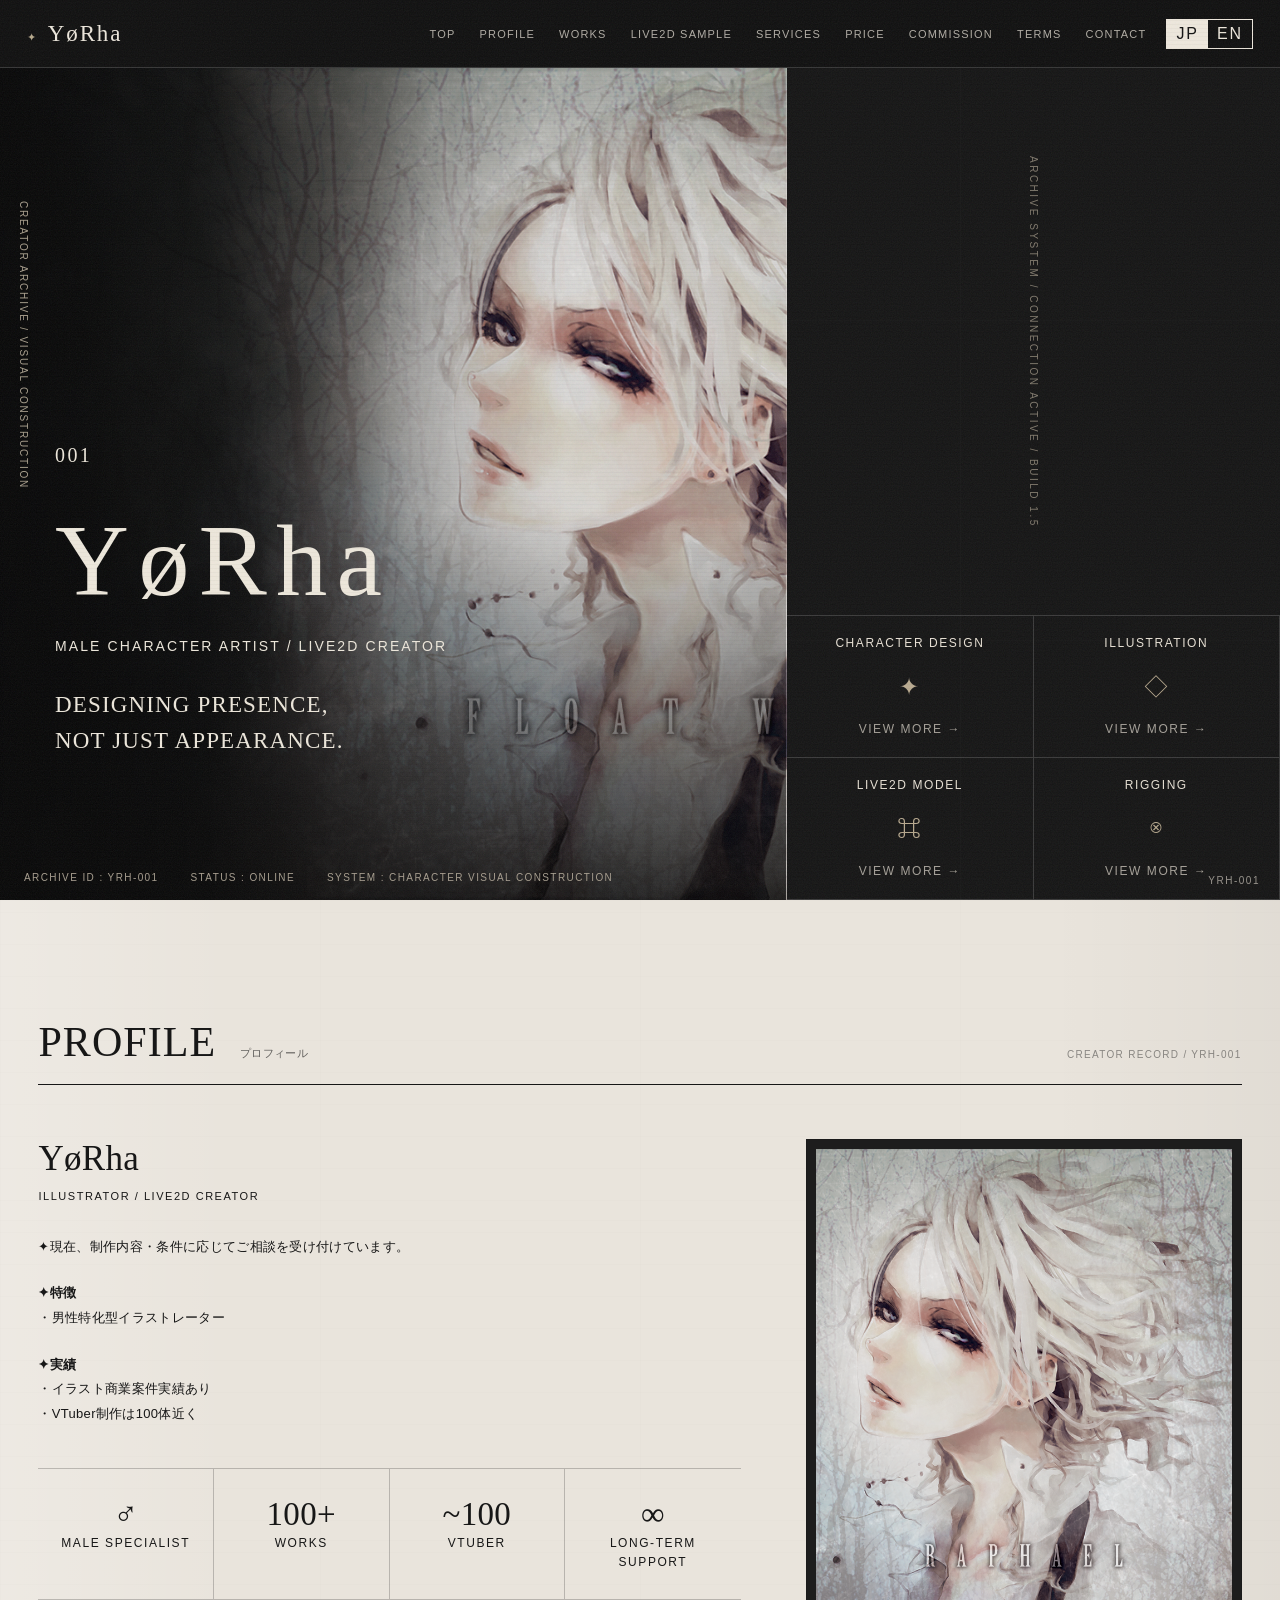
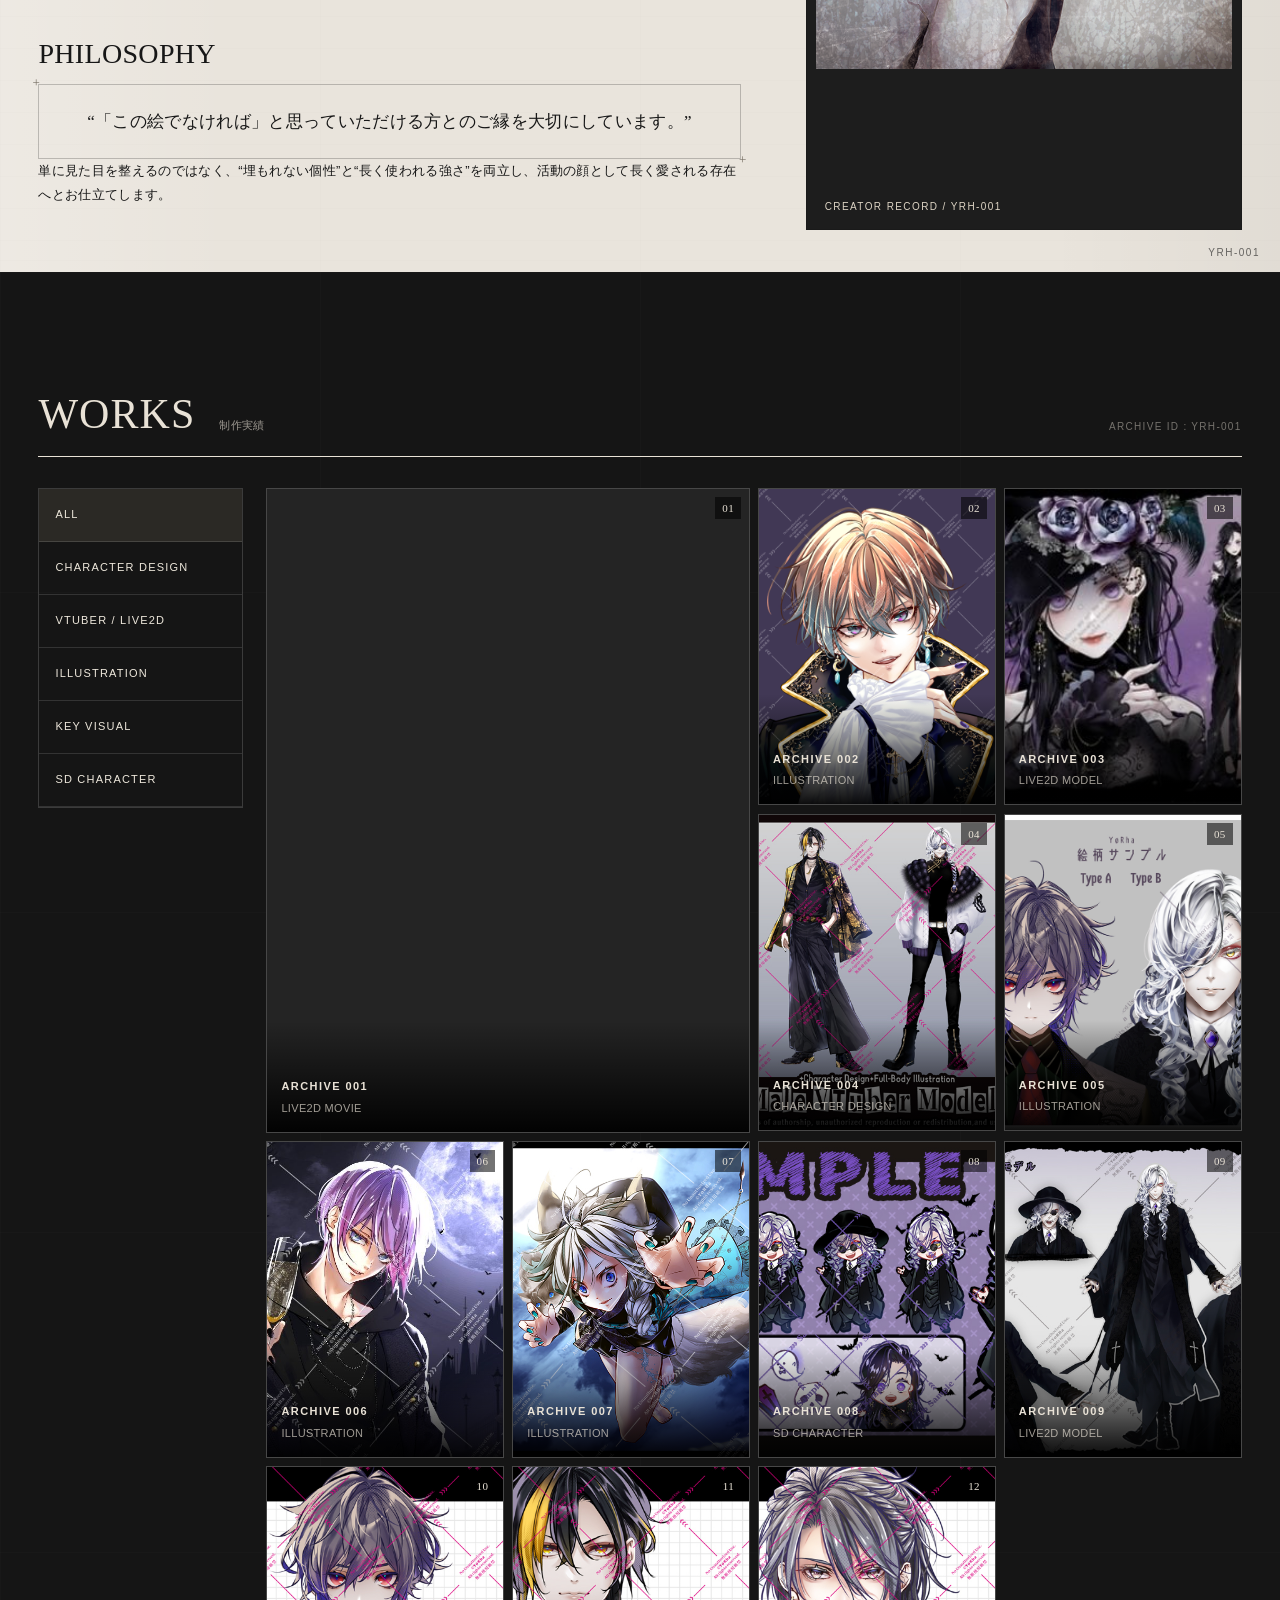
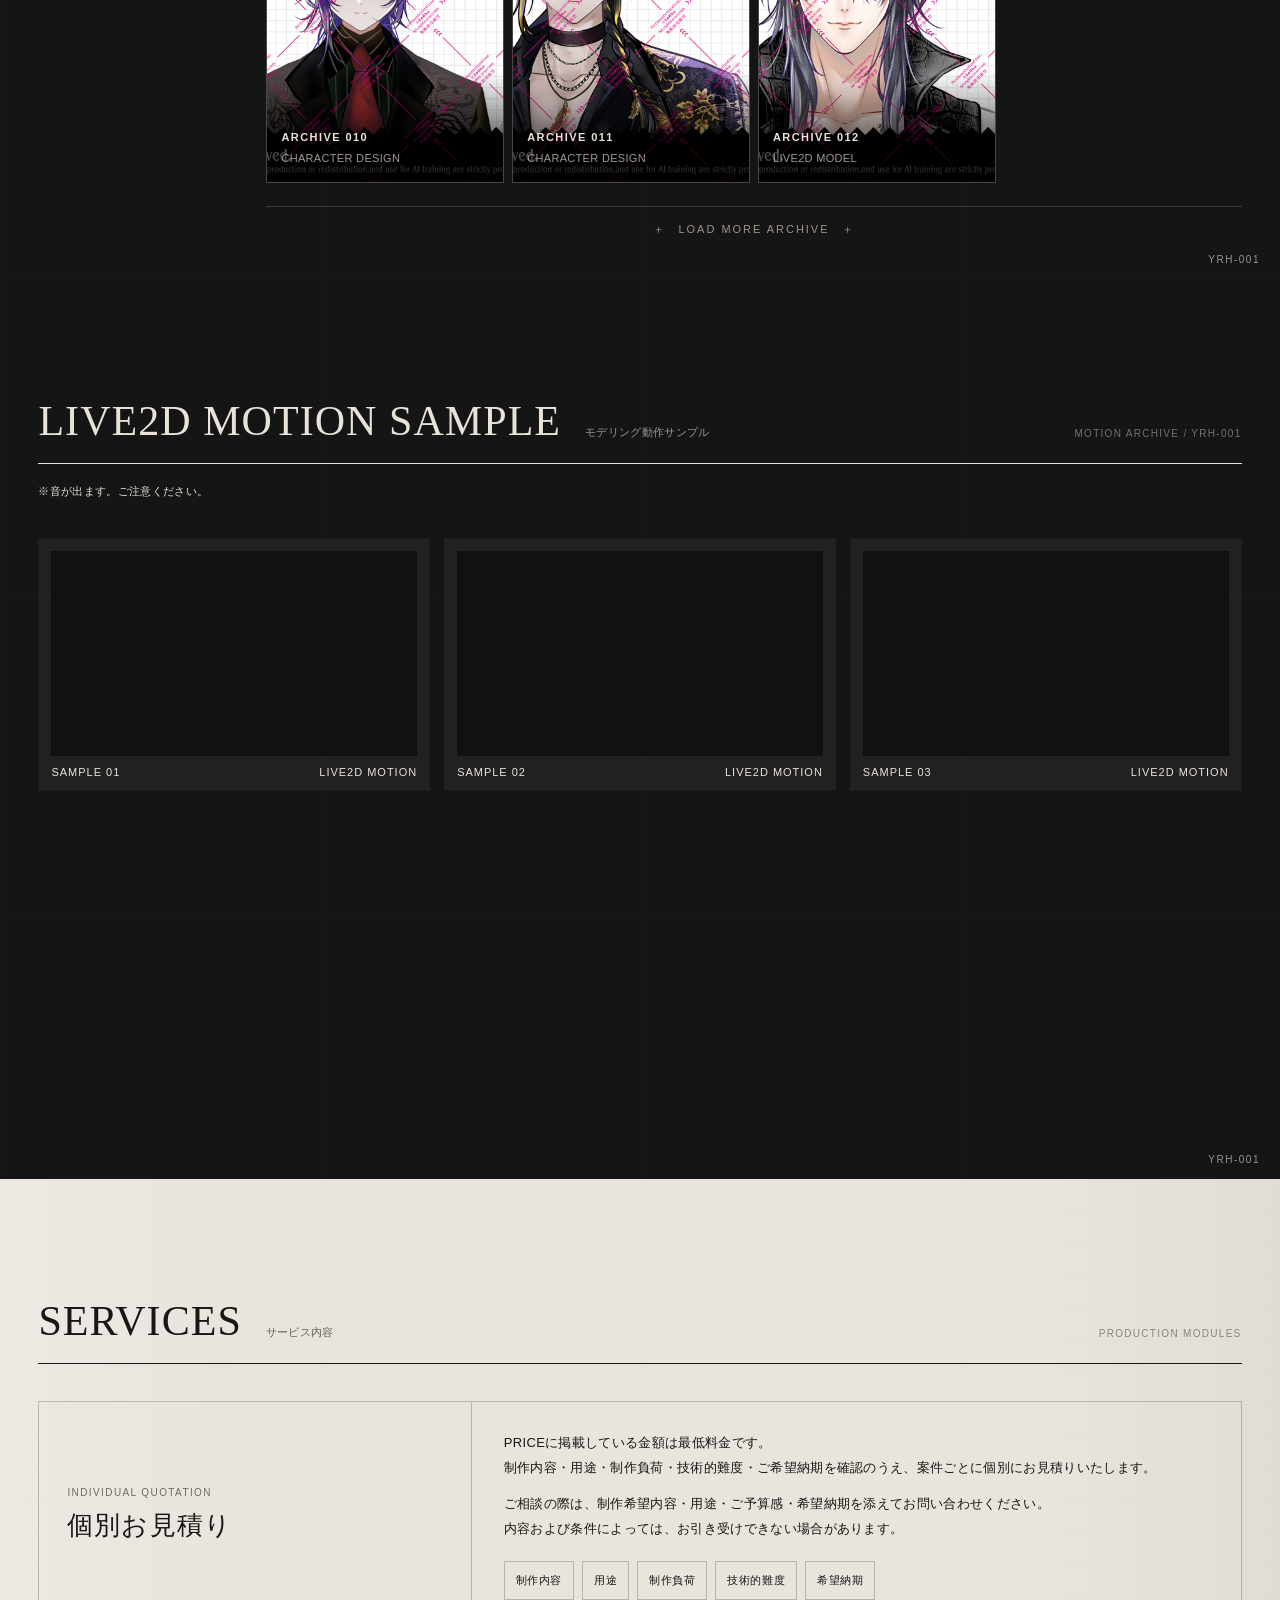
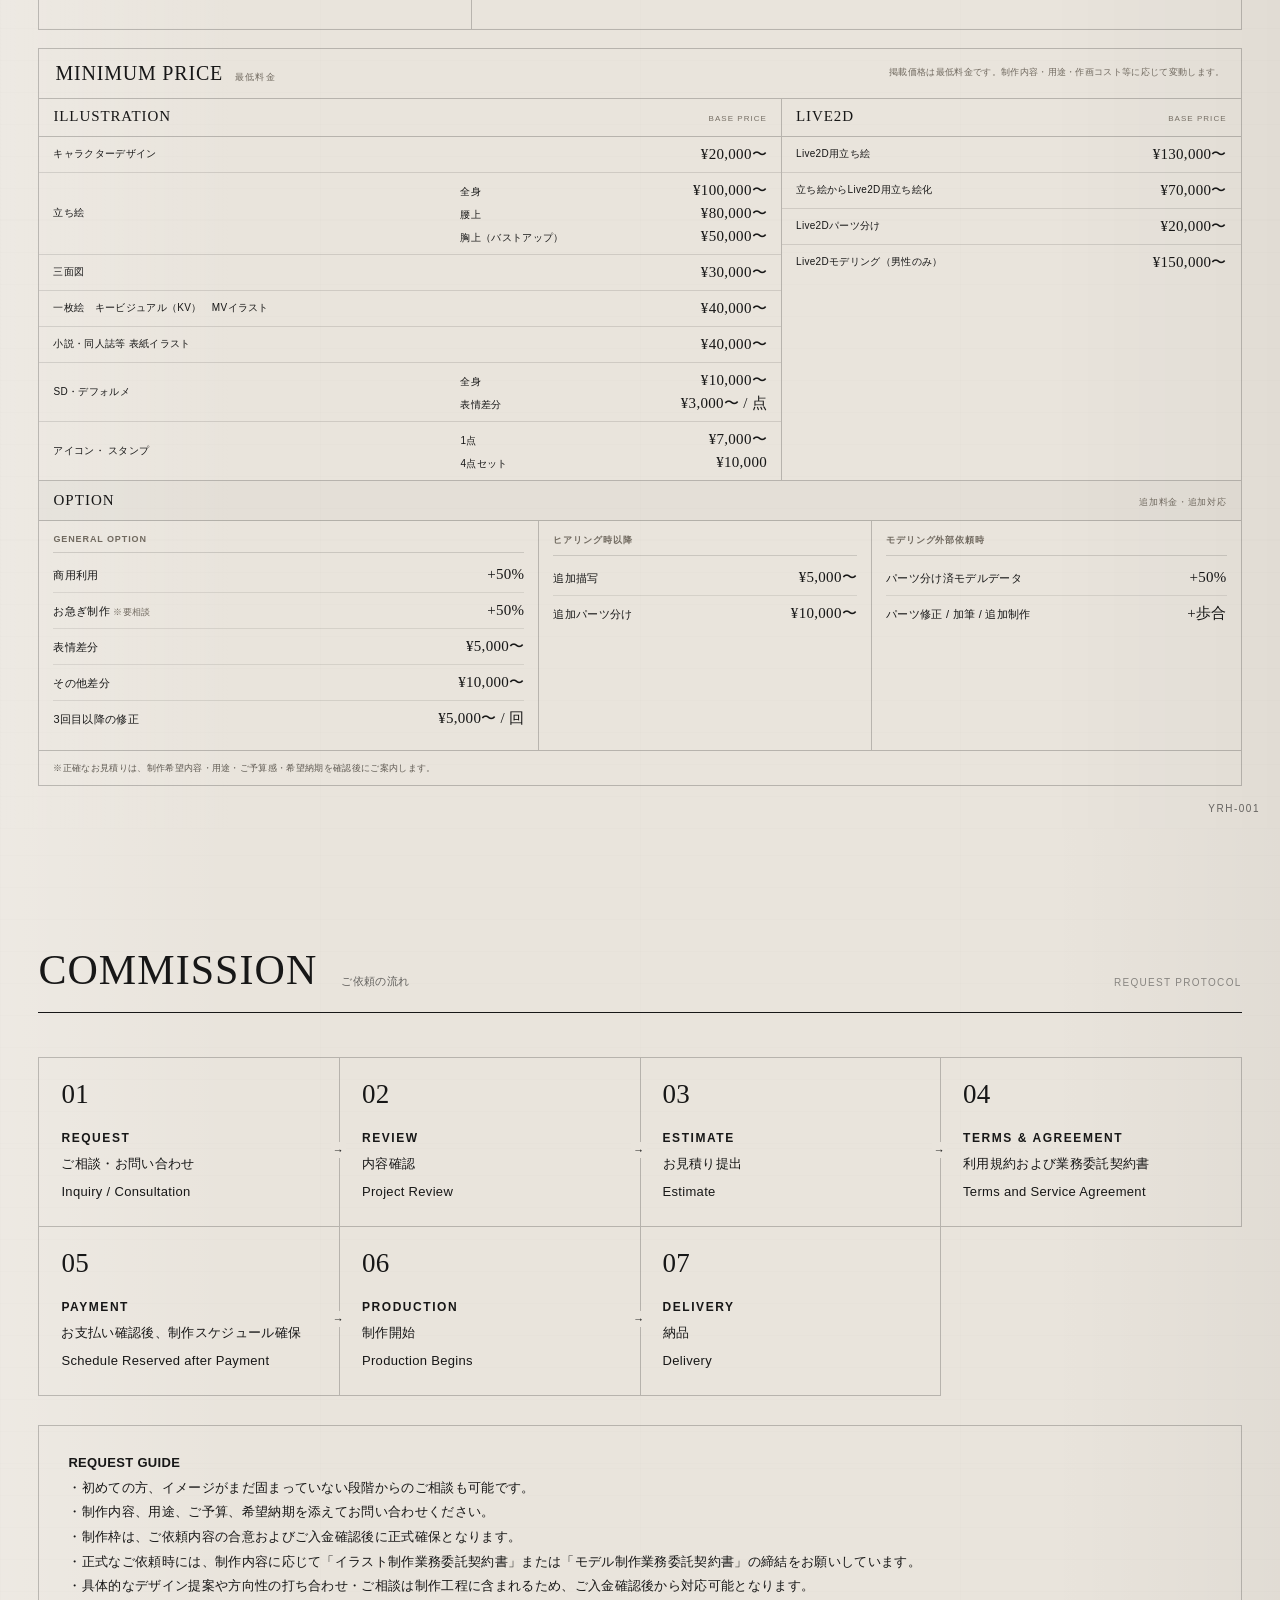
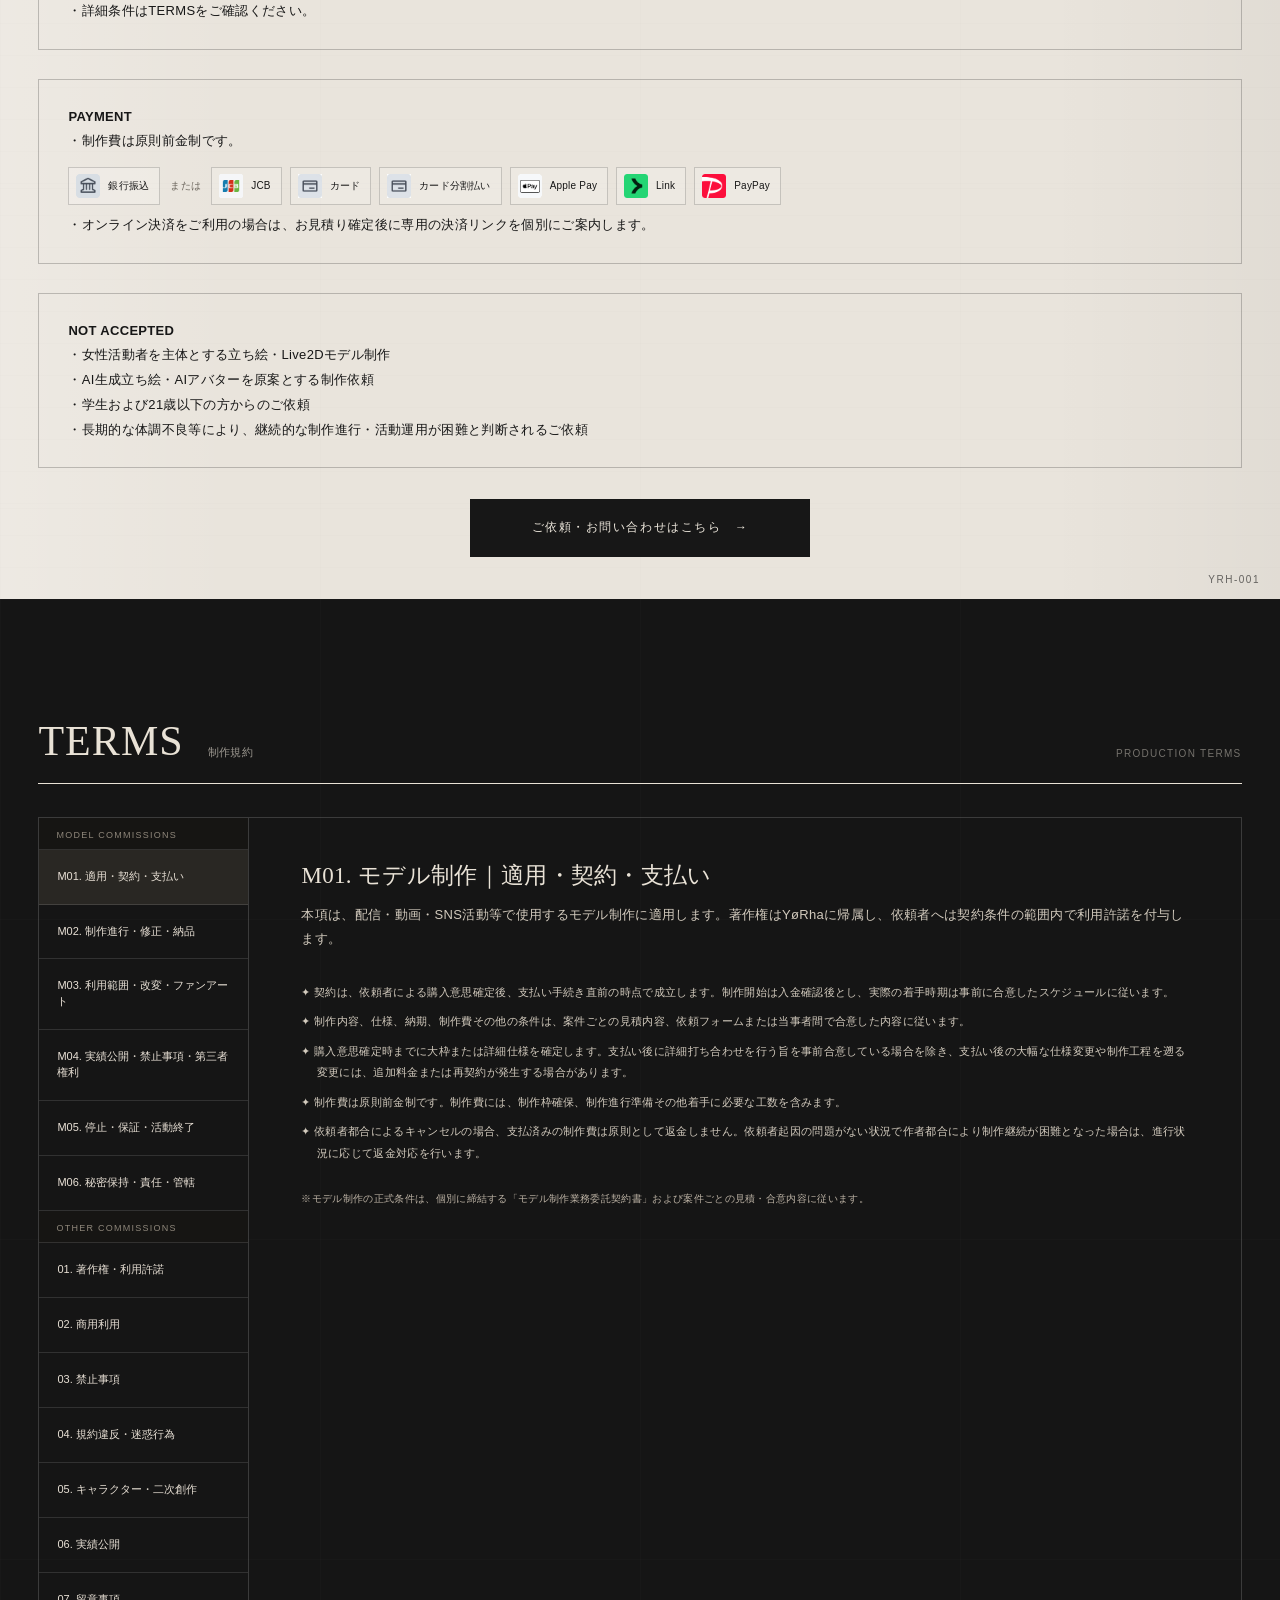
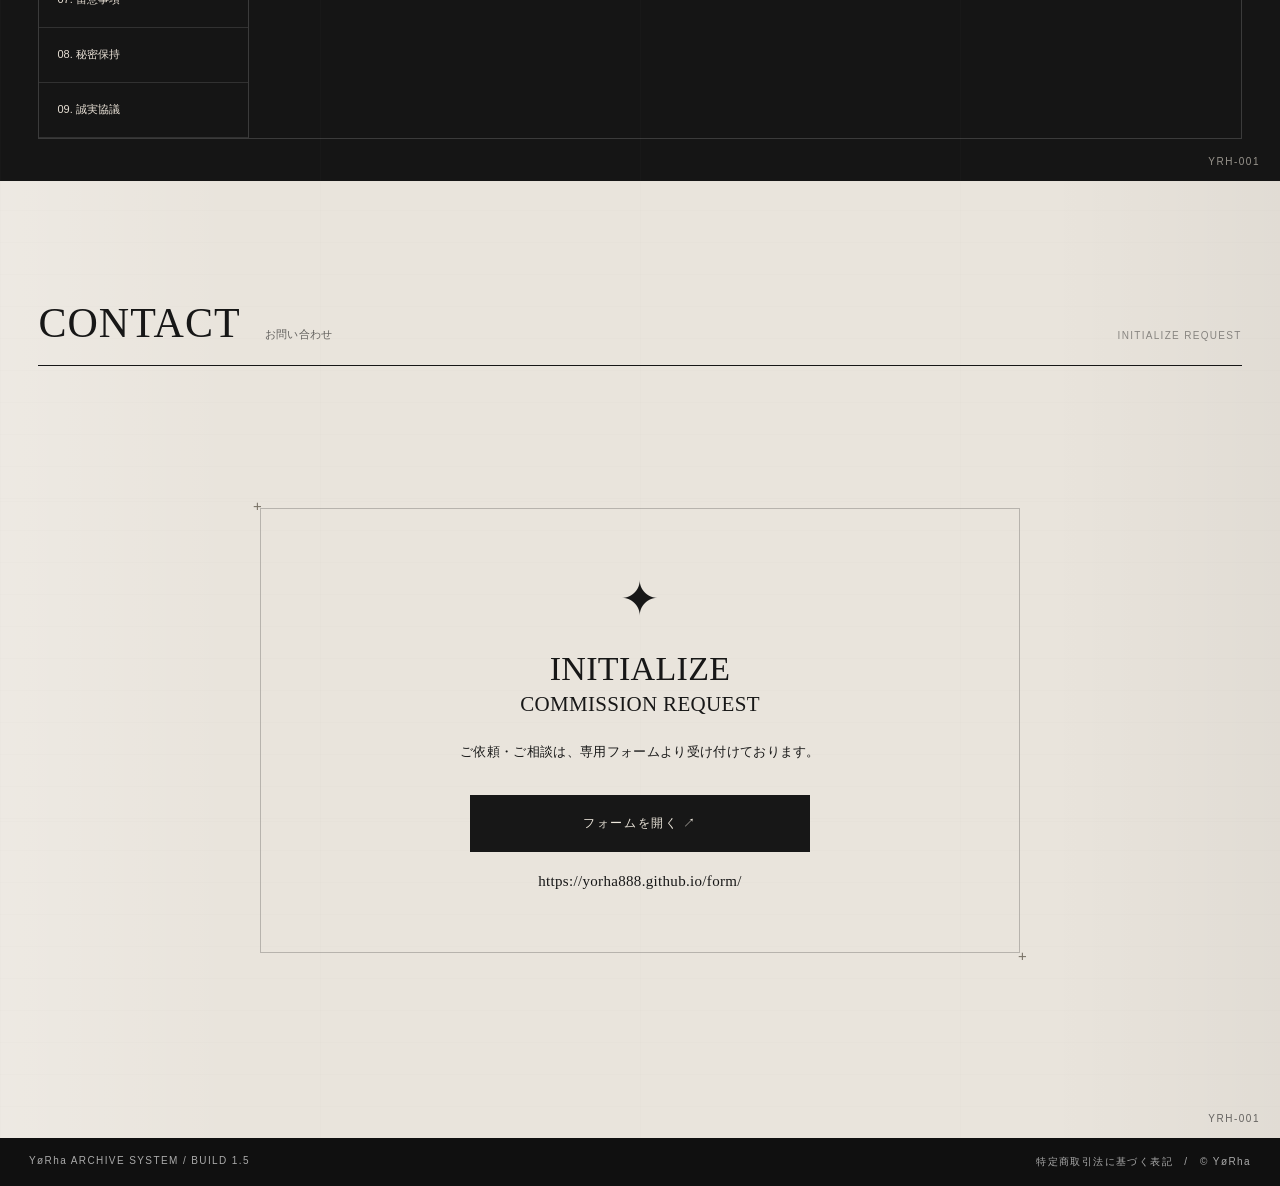
==== commit 9db1ff0e: "Add files via upload" ====
--- a/index.html
+++ b/index.html
@@ -403,6 +403,55 @@
 .step b{display:block;margin-top:17px;font-size:9px;letter-spacing:.13em}
 .step small{font-size:9px}
 .important{margin-top:29px;border:1px solid var(--line-light);padding:22px 27px;font-size:10px;line-height:2}
+
+.payment-methods{
+  display:flex;
+  flex-wrap:wrap;
+  gap:8px;
+  margin:13px 0 8px;
+}
+.payment-method{
+  display:inline-flex;
+  align-items:center;
+  gap:8px;
+  min-height:34px;
+  padding:6px 10px 6px 7px;
+  border:1px solid rgba(20,20,20,.18);
+  background:rgba(255,255,255,.18);
+  font-size:10px;
+  line-height:1;
+  letter-spacing:.02em;
+  white-space:nowrap;
+}
+.payment-icon{
+  width:24px;
+  height:24px;
+  flex:0 0 24px;
+  display:grid;
+  place-items:center;
+  overflow:visible;
+}
+.payment-icon img{
+  display:block;
+  width:24px;
+  height:24px;
+  object-fit:contain;
+}
+.payment-icon.wide img{width:32px;height:24px}
+.payment-separator{
+  display:inline-flex;
+  align-items:center;
+  padding:0 2px;
+  font-size:10px;
+  line-height:34px;
+  color:#6c665d;
+  white-space:nowrap;
+}
+.payment-online-note{margin-top:8px}
+@media(max-width:680px){
+  .payment-methods{gap:6px}
+  .payment-method{font-size:9px;padding-right:8px}
+}
 .cta{text-align:center;margin-top:31px}
 .btn{
   display:inline-flex;align-items:center;justify-content:center;min-width:320px;padding:17px 28px;
@@ -1071,14 +1120,32 @@
 </div>
 <div class="important critical-strip">
 <div data-lang-block="ja"><b>PAYMENT</b><br/>
-・制作費は原則前金制です。<br/>
-・銀行振込 または クレジットカード / Apple Pay / PayPay（準備中）<br/>
-・オンライン決済をご利用の場合は、お見積り確定後に専用の決済リンクを個別にご案内します。
+・制作費は原則前金制です。
+<div class="payment-methods" aria-label="お支払い方法">
+<span class="payment-method"><span class="payment-icon" aria-hidden="true"><img src="[data-uri]" alt=""/></span>銀行振込</span>
+<span class="payment-separator">または</span>
+<span class="payment-method"><span class="payment-icon" aria-hidden="true"><img src="[data-uri]" alt=""/></span>JCB</span>
+<span class="payment-method"><span class="payment-icon" aria-hidden="true"><img src="[data-uri]" alt=""/></span>カード</span>
+<span class="payment-method"><span class="payment-icon" aria-hidden="true"><img src="[data-uri]" alt=""/></span>カード分割払い</span>
+<span class="payment-method"><span class="payment-icon" aria-hidden="true"><img src="[data-uri]" alt=""/></span>Apple Pay</span>
+<span class="payment-method"><span class="payment-icon" aria-hidden="true"><img src="[data-uri]" alt=""/></span>Link</span>
+<span class="payment-method"><span class="payment-icon" aria-hidden="true"><img src="[data-uri]" alt=""/></span>PayPay</span>
+</div>
+<div class="payment-online-note">・オンライン決済をご利用の場合は、お見積り確定後に専用の決済リンクを個別にご案内します。</div>
 </div>
 <div data-lang-block="en"><b>PAYMENT</b><br/>
-• Production fees are generally paid upfront.<br/>
-• Bank transfer or Credit card / Apple Pay / PayPay (Coming Soon)<br/>
-• For online payments, a dedicated payment link will be provided individually after the quotation is confirmed.
+• Production fees are generally paid upfront.
+<div class="payment-methods" aria-label="Payment methods">
+<span class="payment-method"><span class="payment-icon" aria-hidden="true"><img src="[data-uri]" alt=""/></span>Bank Transfer</span>
+<span class="payment-separator">or</span>
+<span class="payment-method"><span class="payment-icon" aria-hidden="true"><img src="[data-uri]" alt=""/></span>JCB</span>
+<span class="payment-method"><span class="payment-icon" aria-hidden="true"><img src="[data-uri]" alt=""/></span>Card</span>
+<span class="payment-method"><span class="payment-icon" aria-hidden="true"><img src="[data-uri]" alt=""/></span>Card Installments</span>
+<span class="payment-method"><span class="payment-icon" aria-hidden="true"><img src="[data-uri]" alt=""/></span>Apple Pay</span>
+<span class="payment-method"><span class="payment-icon" aria-hidden="true"><img src="[data-uri]" alt=""/></span>Link</span>
+<span class="payment-method"><span class="payment-icon" aria-hidden="true"><img src="[data-uri]" alt=""/></span>PayPay</span>
+</div>
+<div class="payment-online-note">• For online payments, a dedicated payment link will be provided individually after the quotation is confirmed.</div>
 </div>
 </div>
 <div class="important"><div data-lang-block="ja"><b>NOT ACCEPTED</b><br/>・女性活動者を主体とする立ち絵・Live2Dモデル制作<br/>・AI生成立ち絵・AIアバターを原案とする制作依頼<br/>・学生および21歳以下の方からのご依頼<br/>・長期的な体調不良等により、継続的な制作進行・活動運用が困難と判断されるご依頼</div><div data-lang-block="en"><b>NOT ACCEPTED</b><br/>• Standing illustration or Live2D model commissions primarily for female performers<br/>• Commissions based on AI-generated standing art or AI avatars<br/>• Commissions from students or persons aged 21 or younger<br/>• Projects judged difficult to sustain due to long-term health conditions or similar circumstances</div></div>
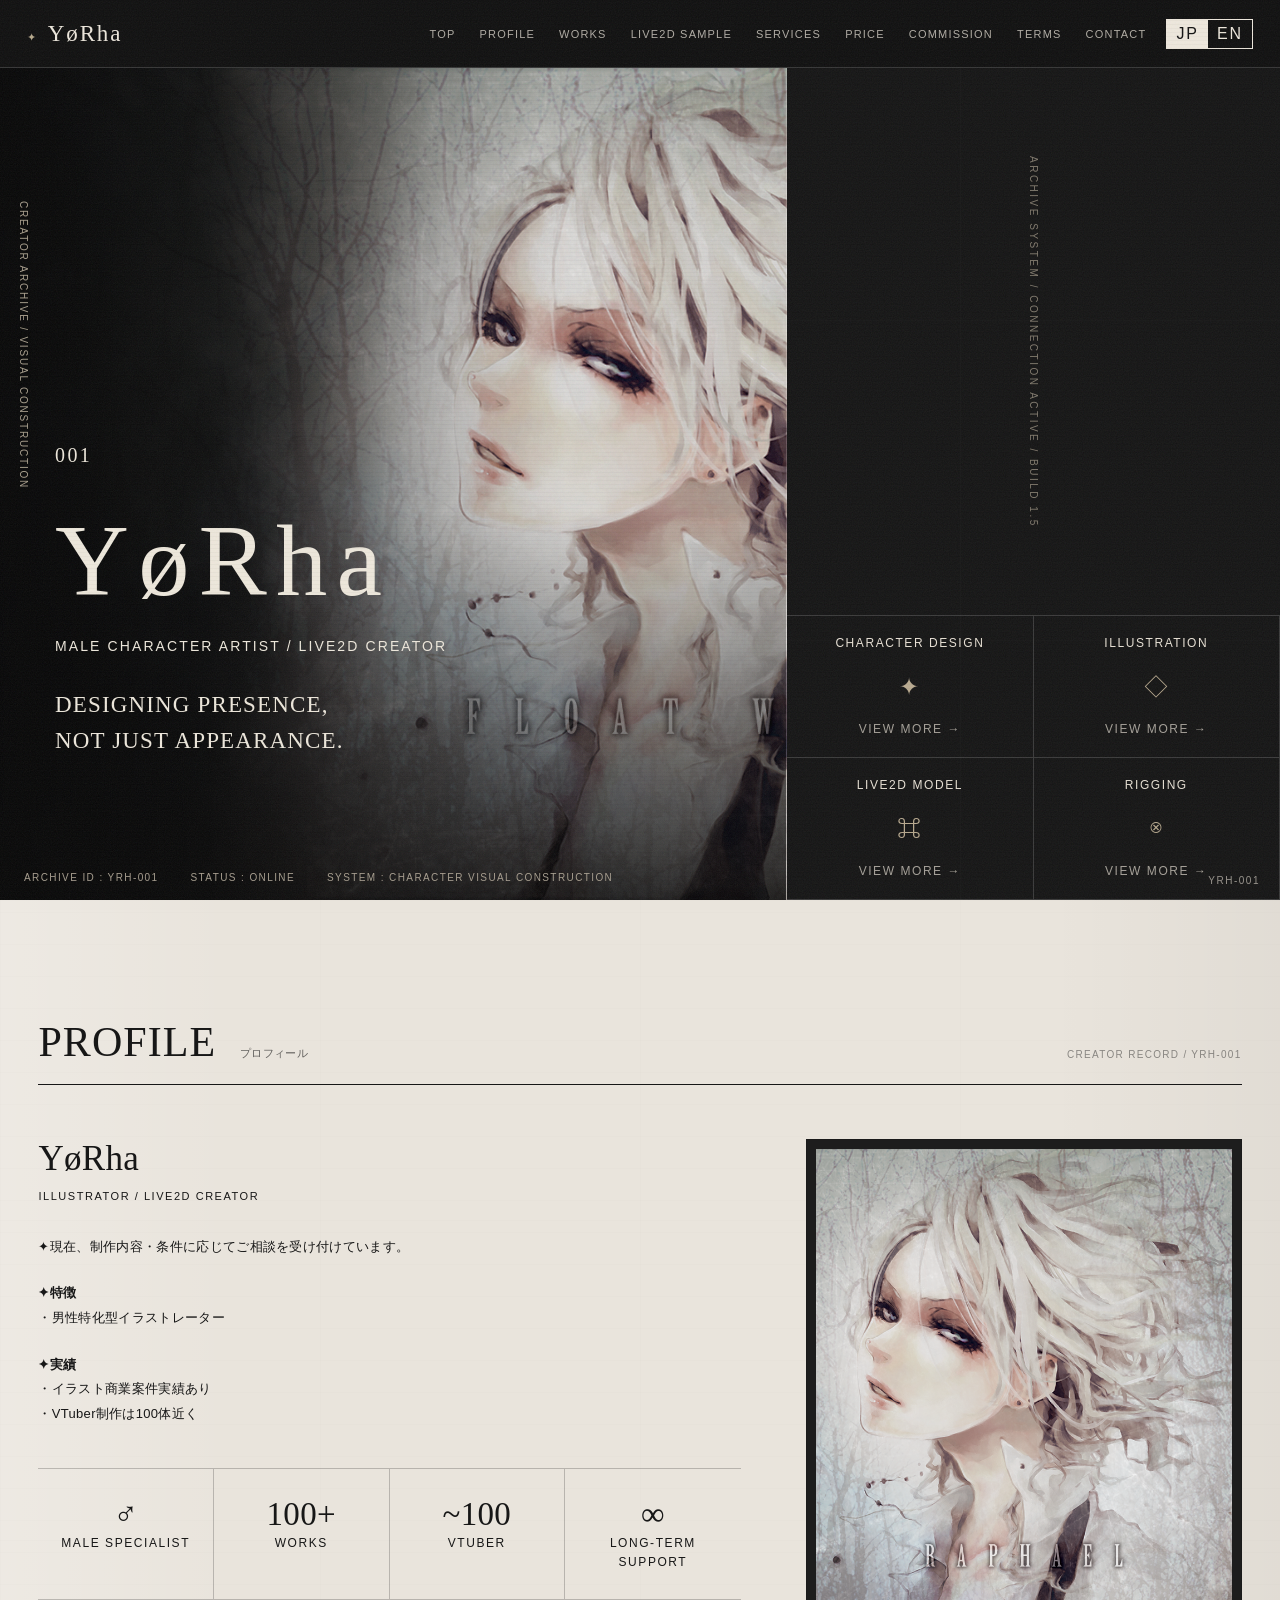
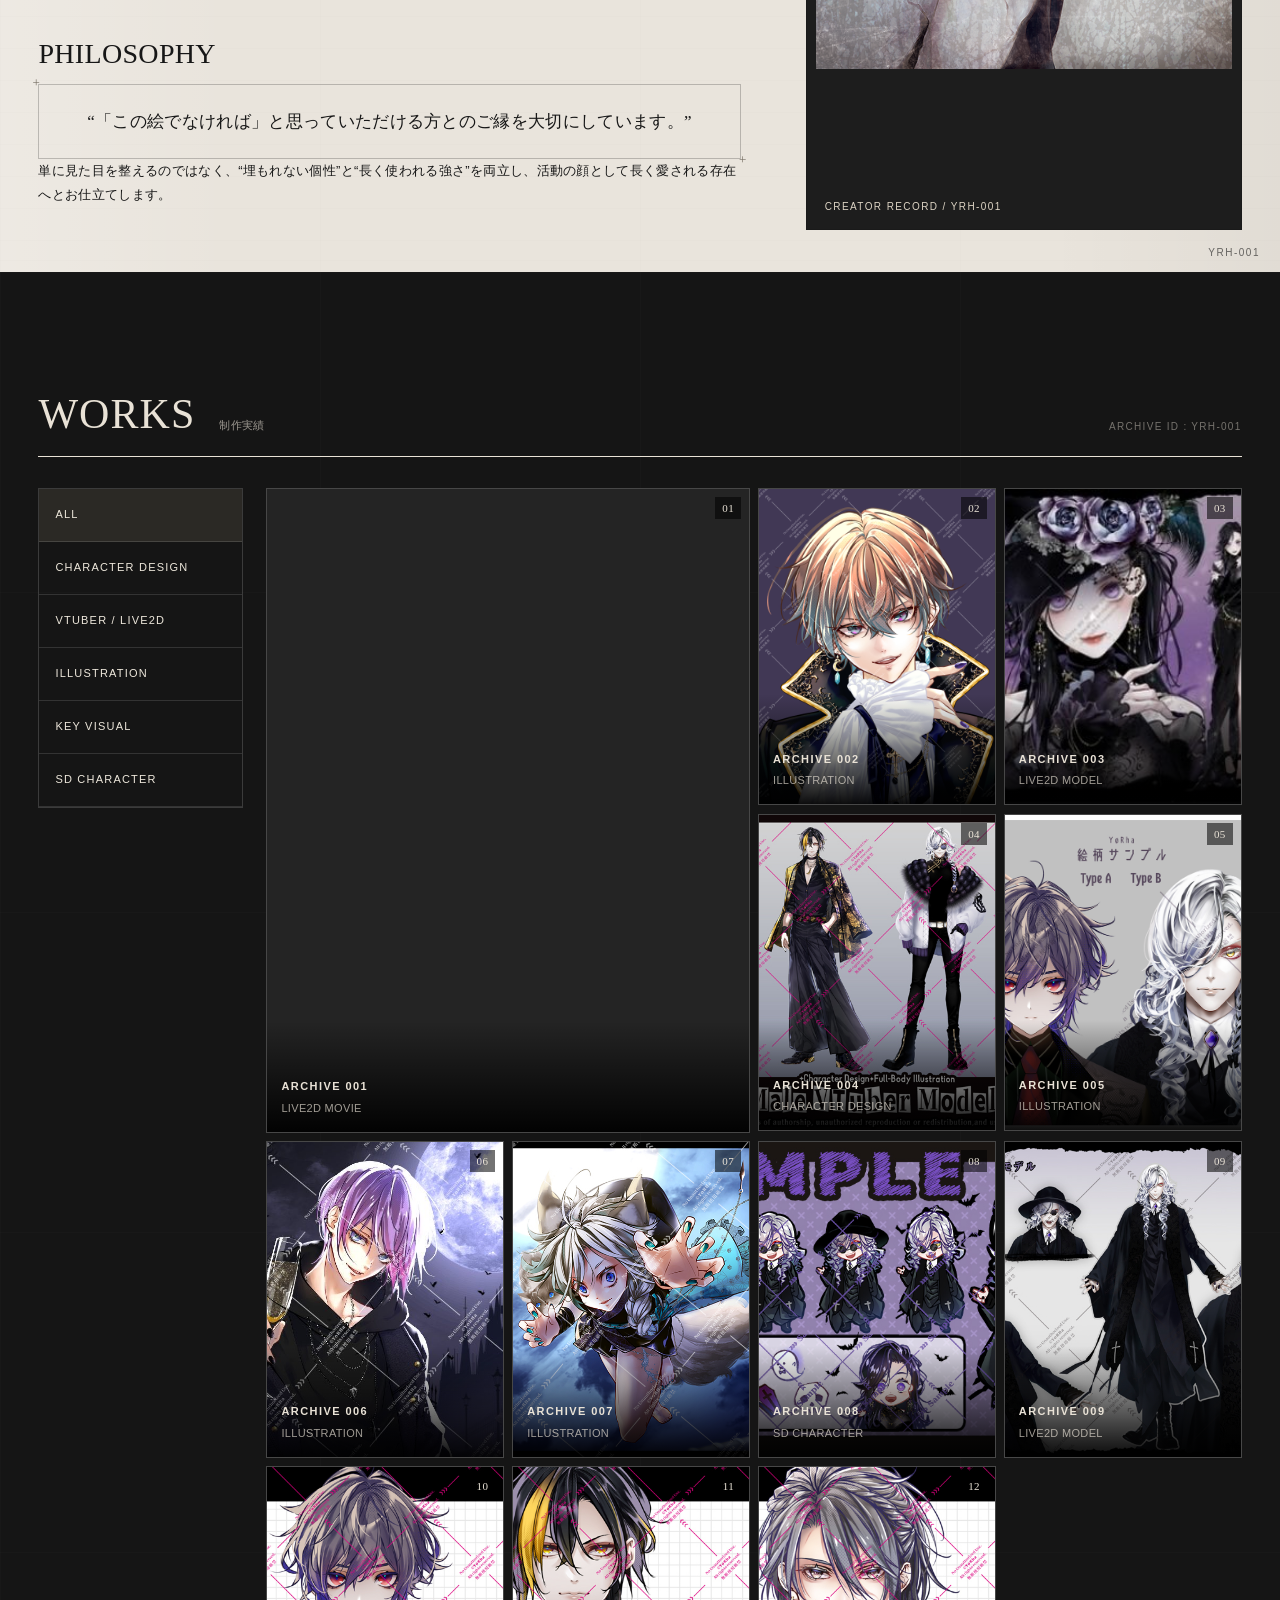
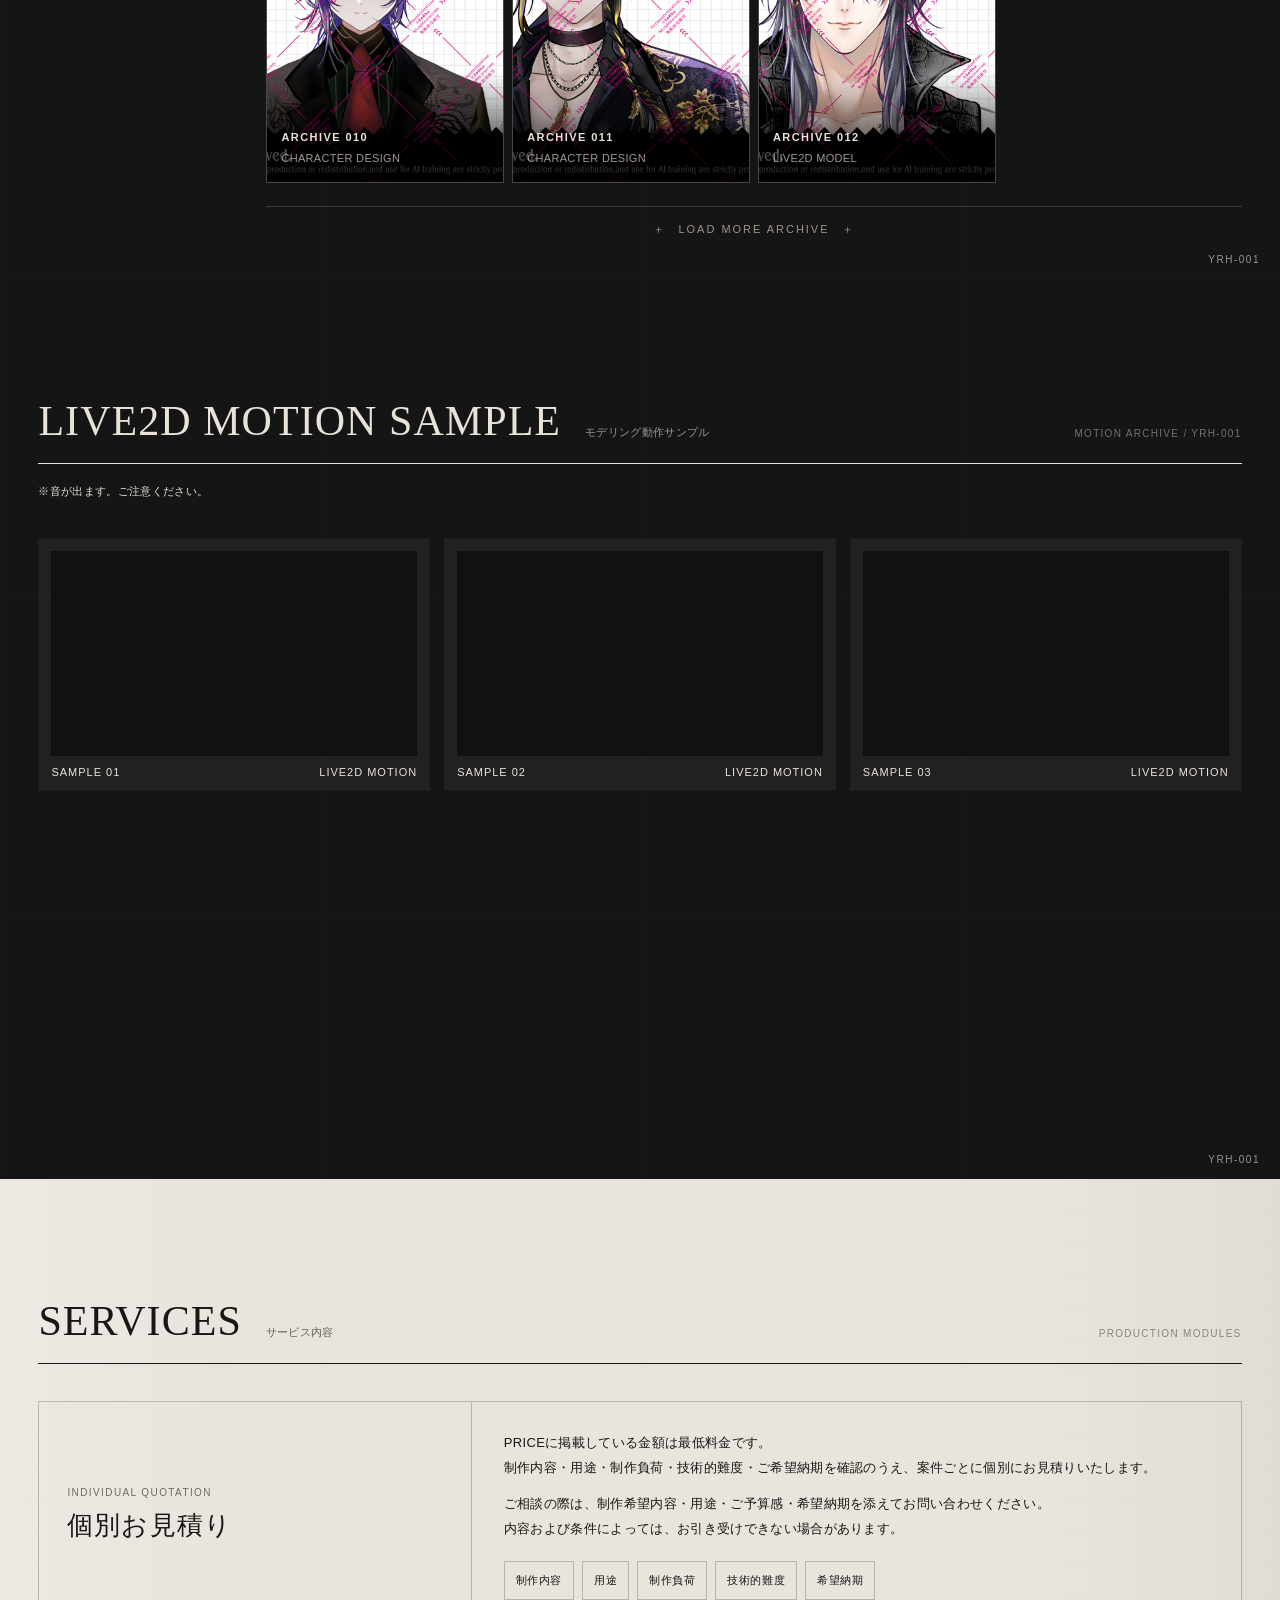
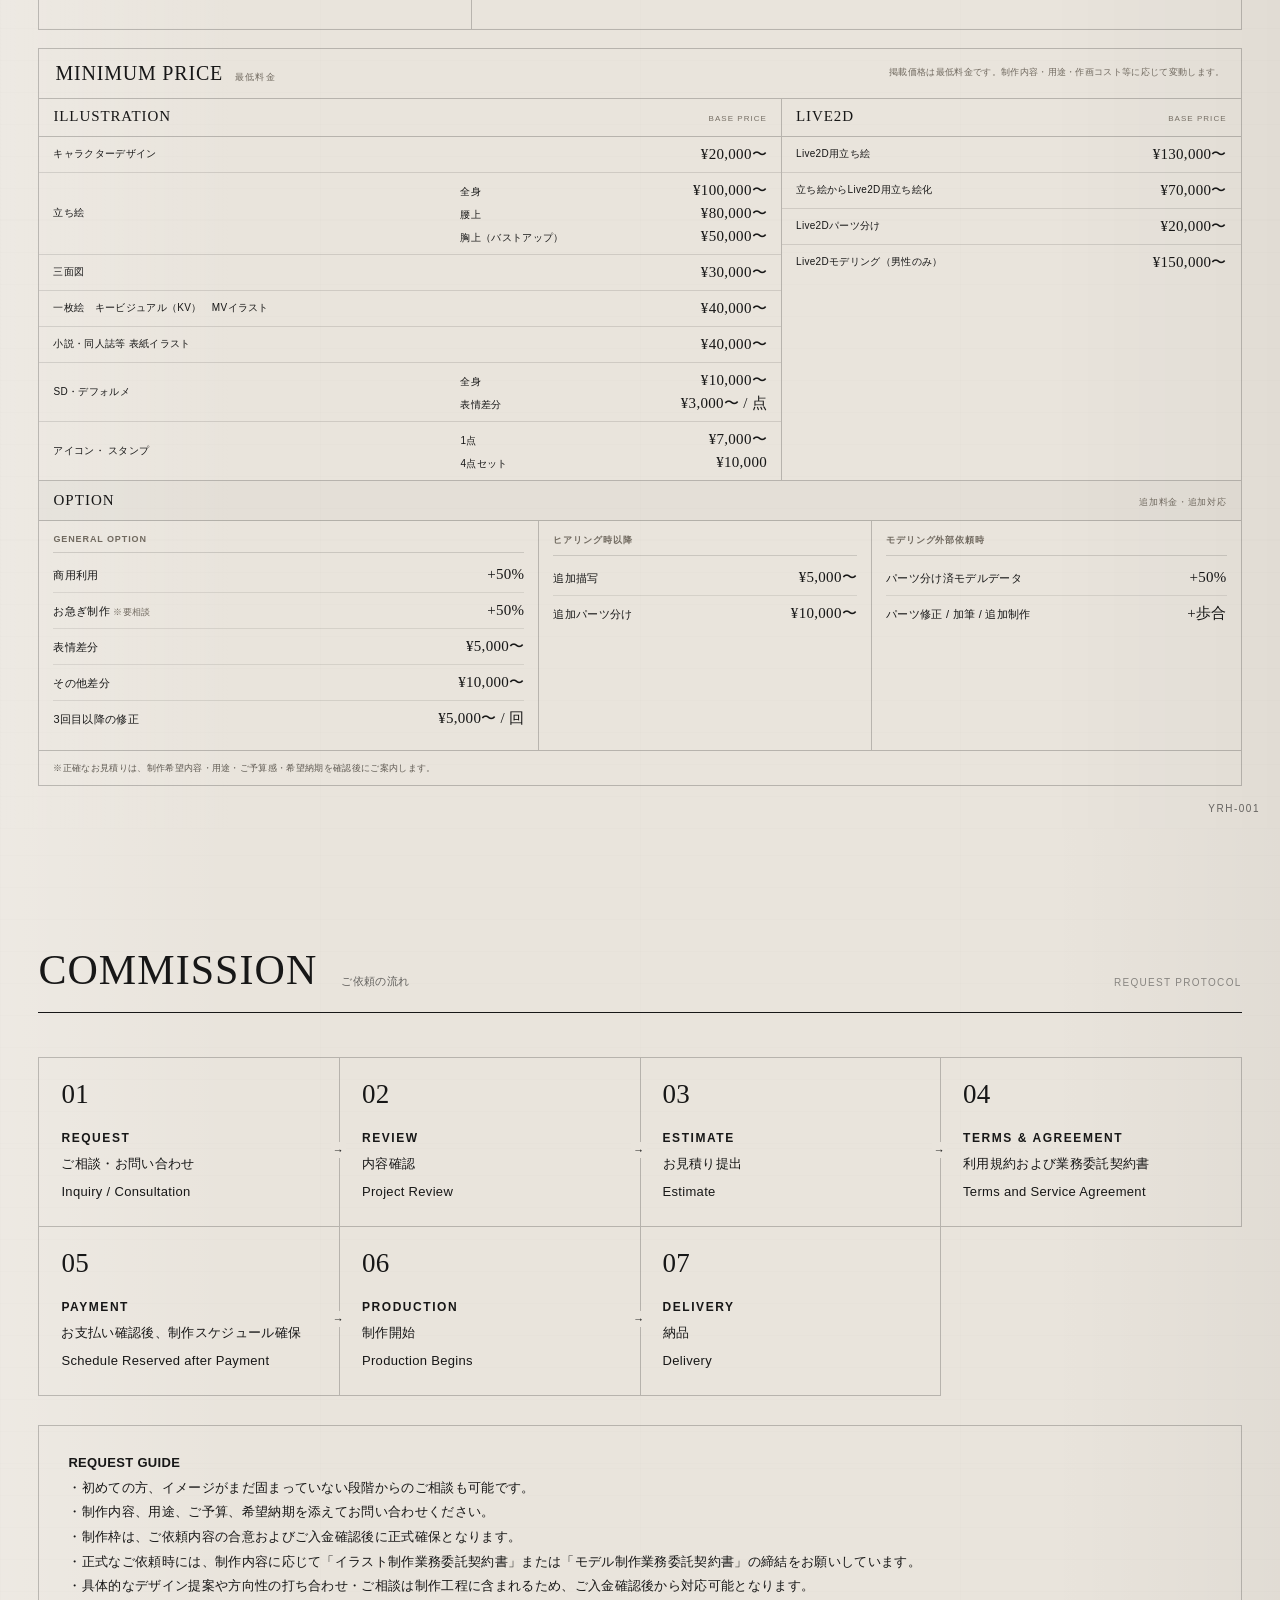
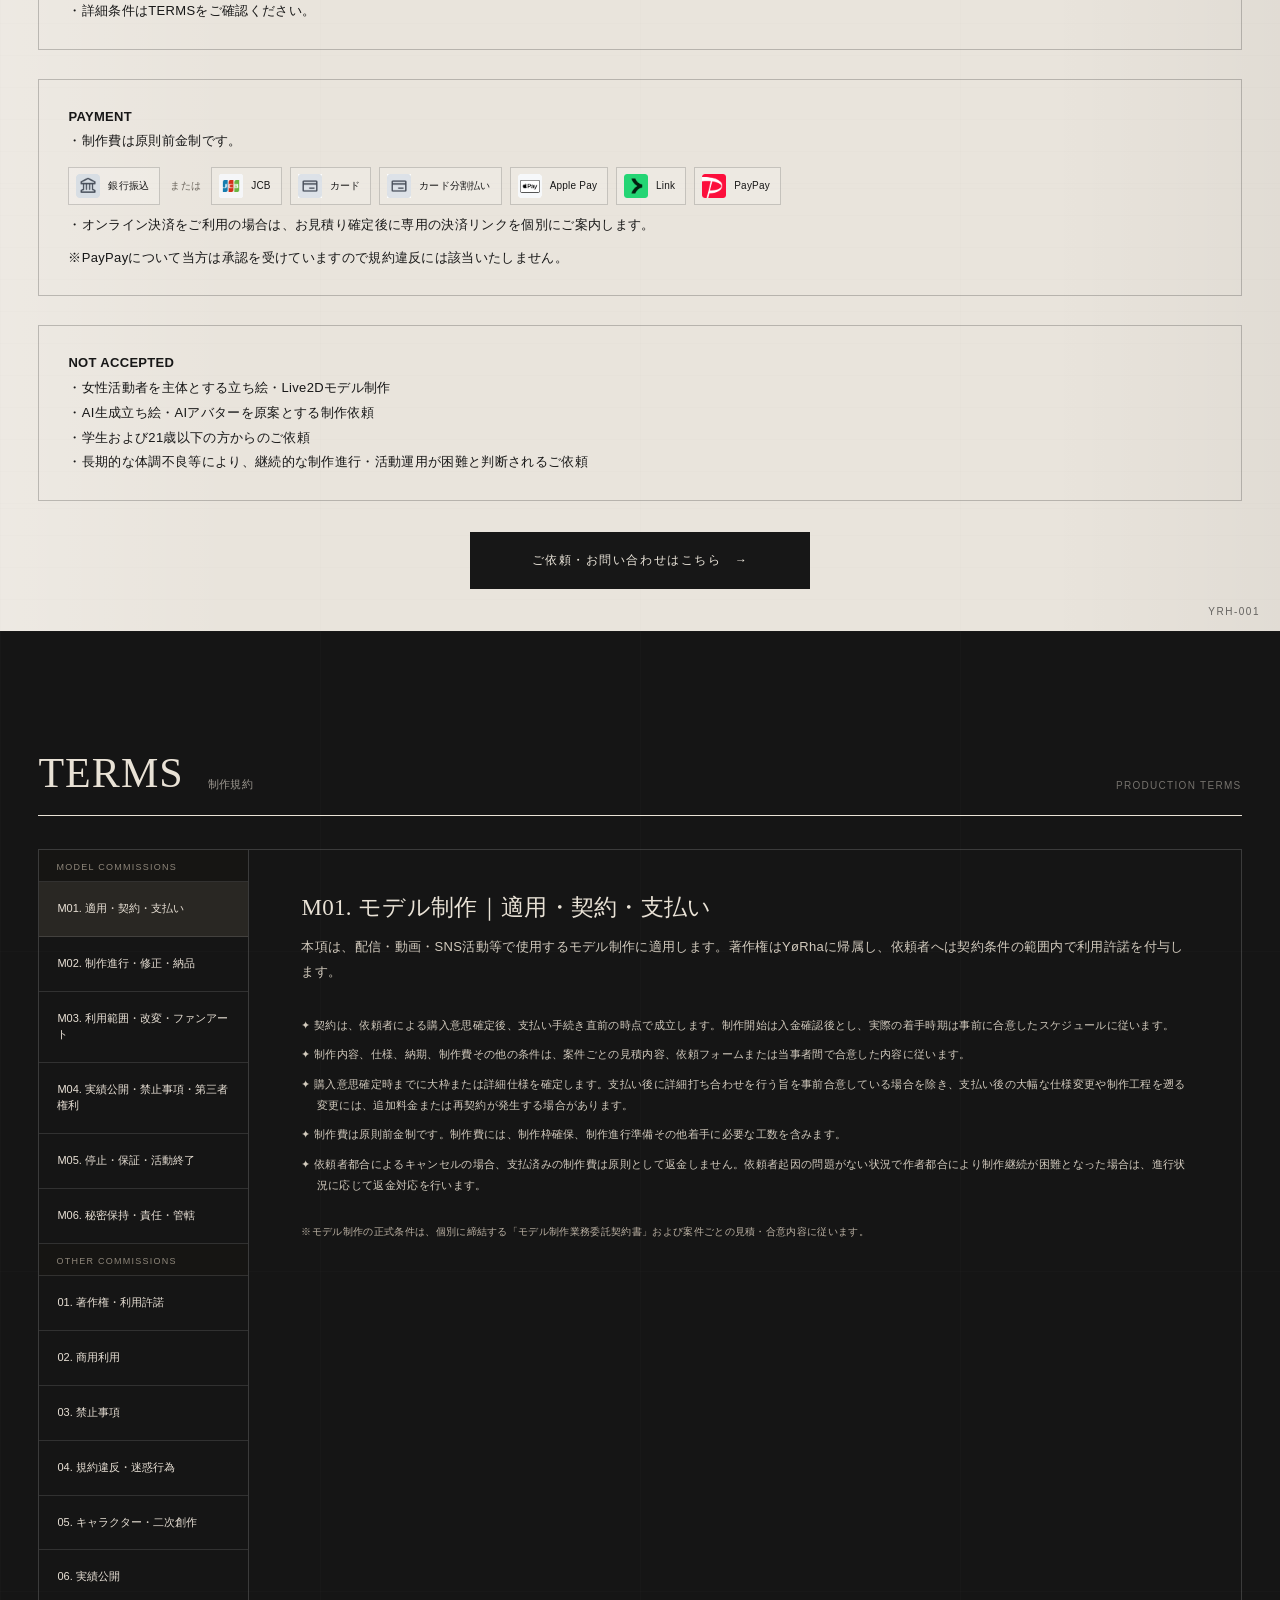
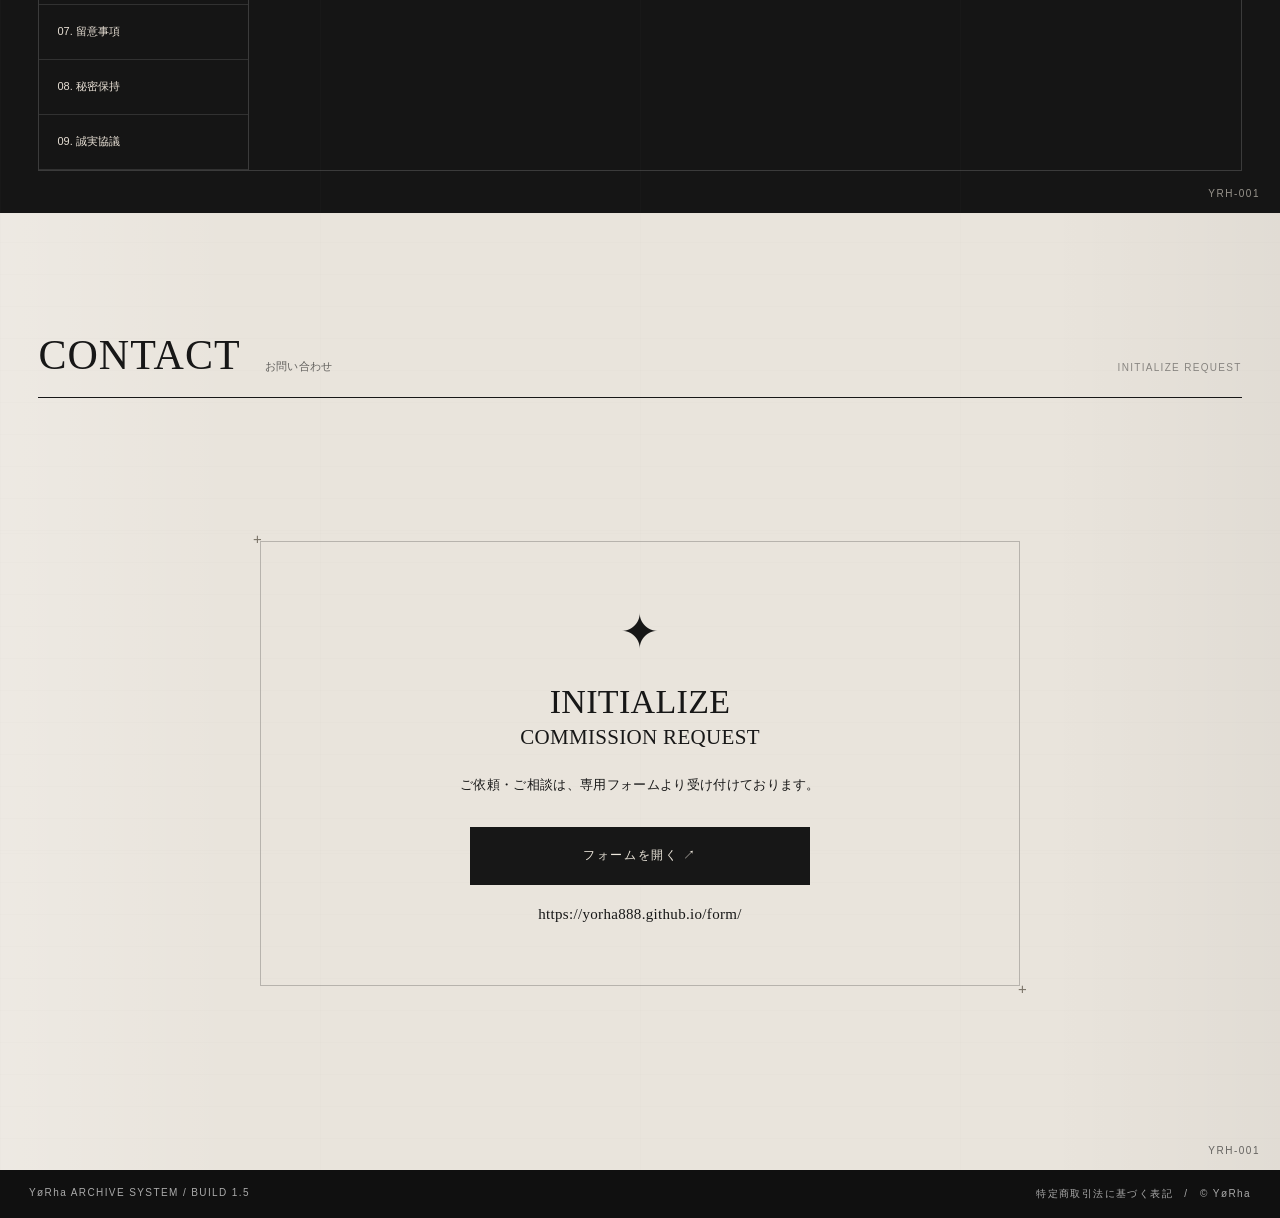
==== commit b96cd503: "Add files via upload" ====
--- a/index.html
+++ b/index.html
@@ -1132,6 +1132,7 @@
 <span class="payment-method"><span class="payment-icon" aria-hidden="true"><img src="[data-uri]" alt=""/></span>PayPay</span>
 </div>
 <div class="payment-online-note">・オンライン決済をご利用の場合は、お見積り確定後に専用の決済リンクを個別にご案内します。</div>
+<div class="payment-online-note">※PayPayについて当方は承認を受けていますので規約違反には該当いたしません。</div>
 </div>
 <div data-lang-block="en"><b>PAYMENT</b><br/>
 • Production fees are generally paid upfront.
@@ -1146,6 +1147,7 @@
 <span class="payment-method"><span class="payment-icon" aria-hidden="true"><img src="[data-uri]" alt=""/></span>PayPay</span>
 </div>
 <div class="payment-online-note">• For online payments, a dedicated payment link will be provided individually after the quotation is confirmed.</div>
+<div class="payment-online-note">※ YøRha has received approval to use PayPay for these payments; therefore, this does not constitute a violation of PayPay's terms.</div>
 </div>
 </div>
 <div class="important"><div data-lang-block="ja"><b>NOT ACCEPTED</b><br/>・女性活動者を主体とする立ち絵・Live2Dモデル制作<br/>・AI生成立ち絵・AIアバターを原案とする制作依頼<br/>・学生および21歳以下の方からのご依頼<br/>・長期的な体調不良等により、継続的な制作進行・活動運用が困難と判断されるご依頼</div><div data-lang-block="en"><b>NOT ACCEPTED</b><br/>• Standing illustration or Live2D model commissions primarily for female performers<br/>• Commissions based on AI-generated standing art or AI avatars<br/>• Commissions from students or persons aged 21 or younger<br/>• Projects judged difficult to sustain due to long-term health conditions or similar circumstances</div></div>
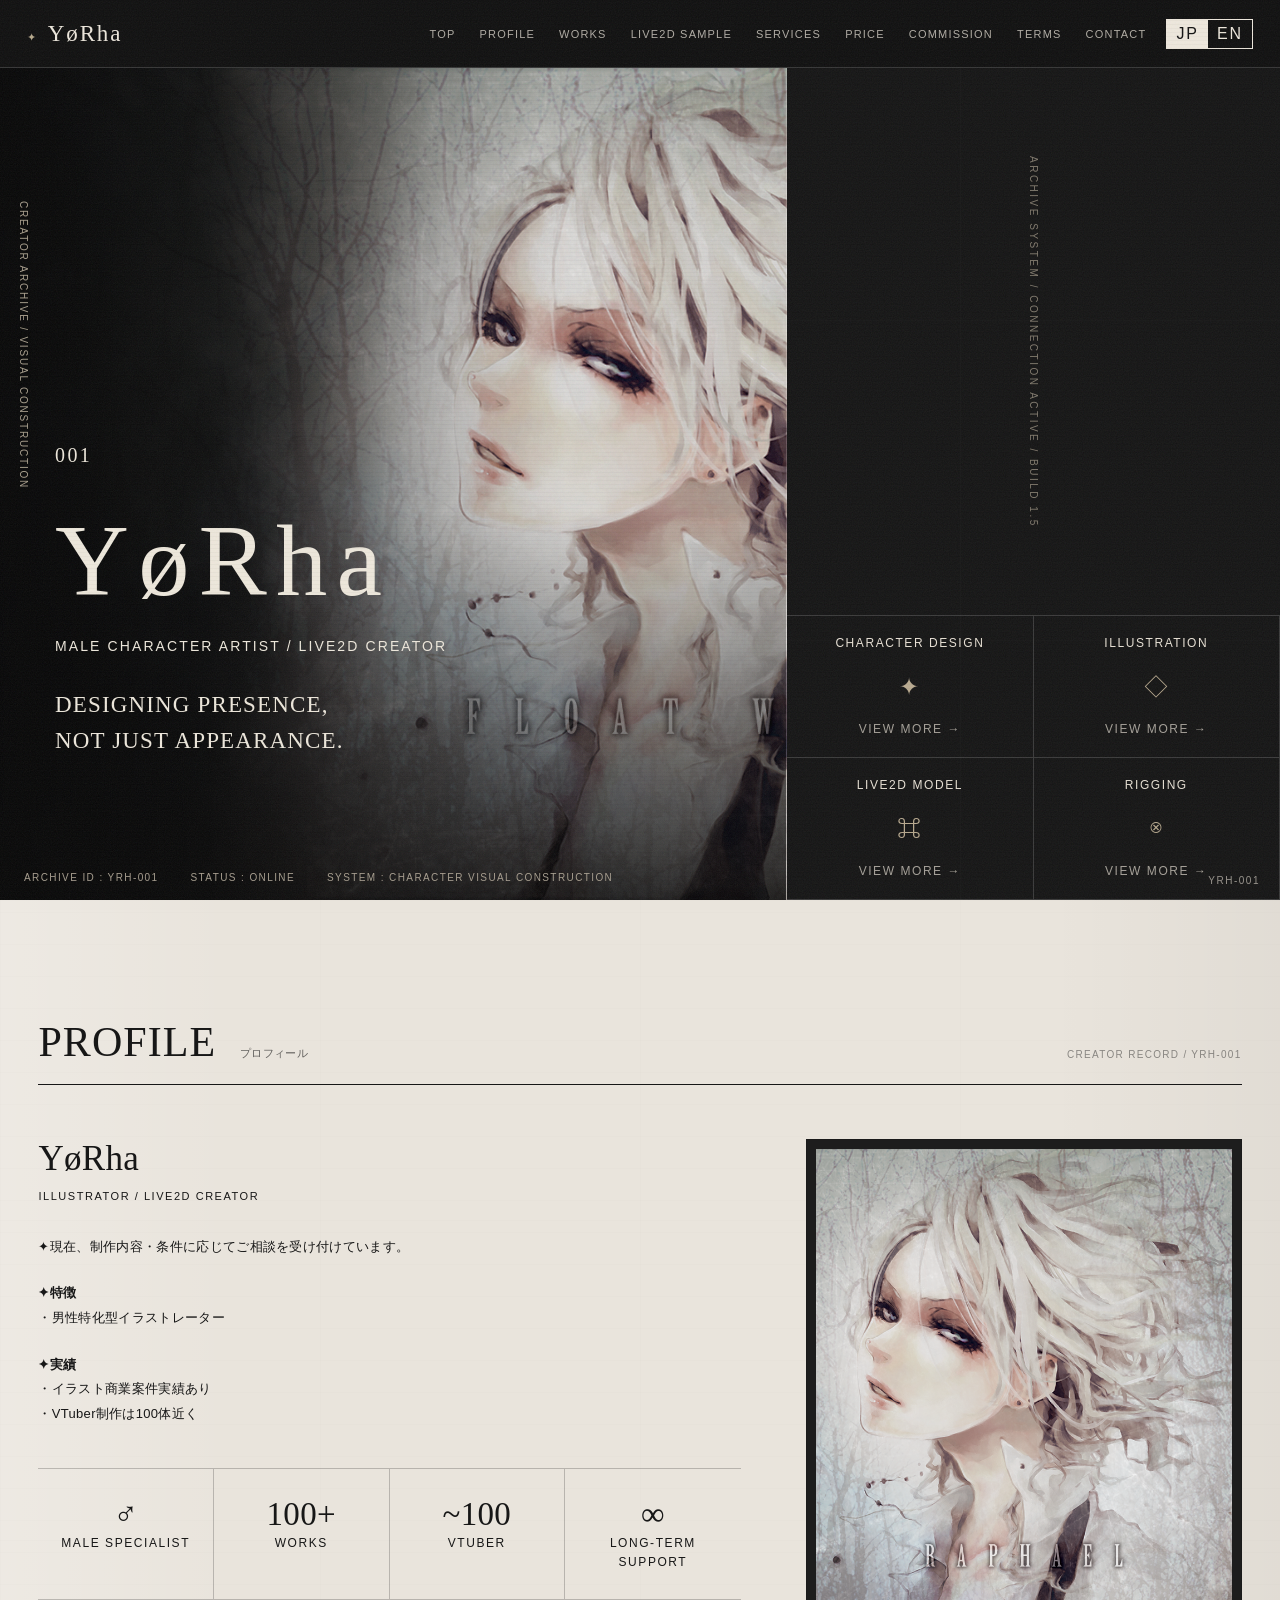
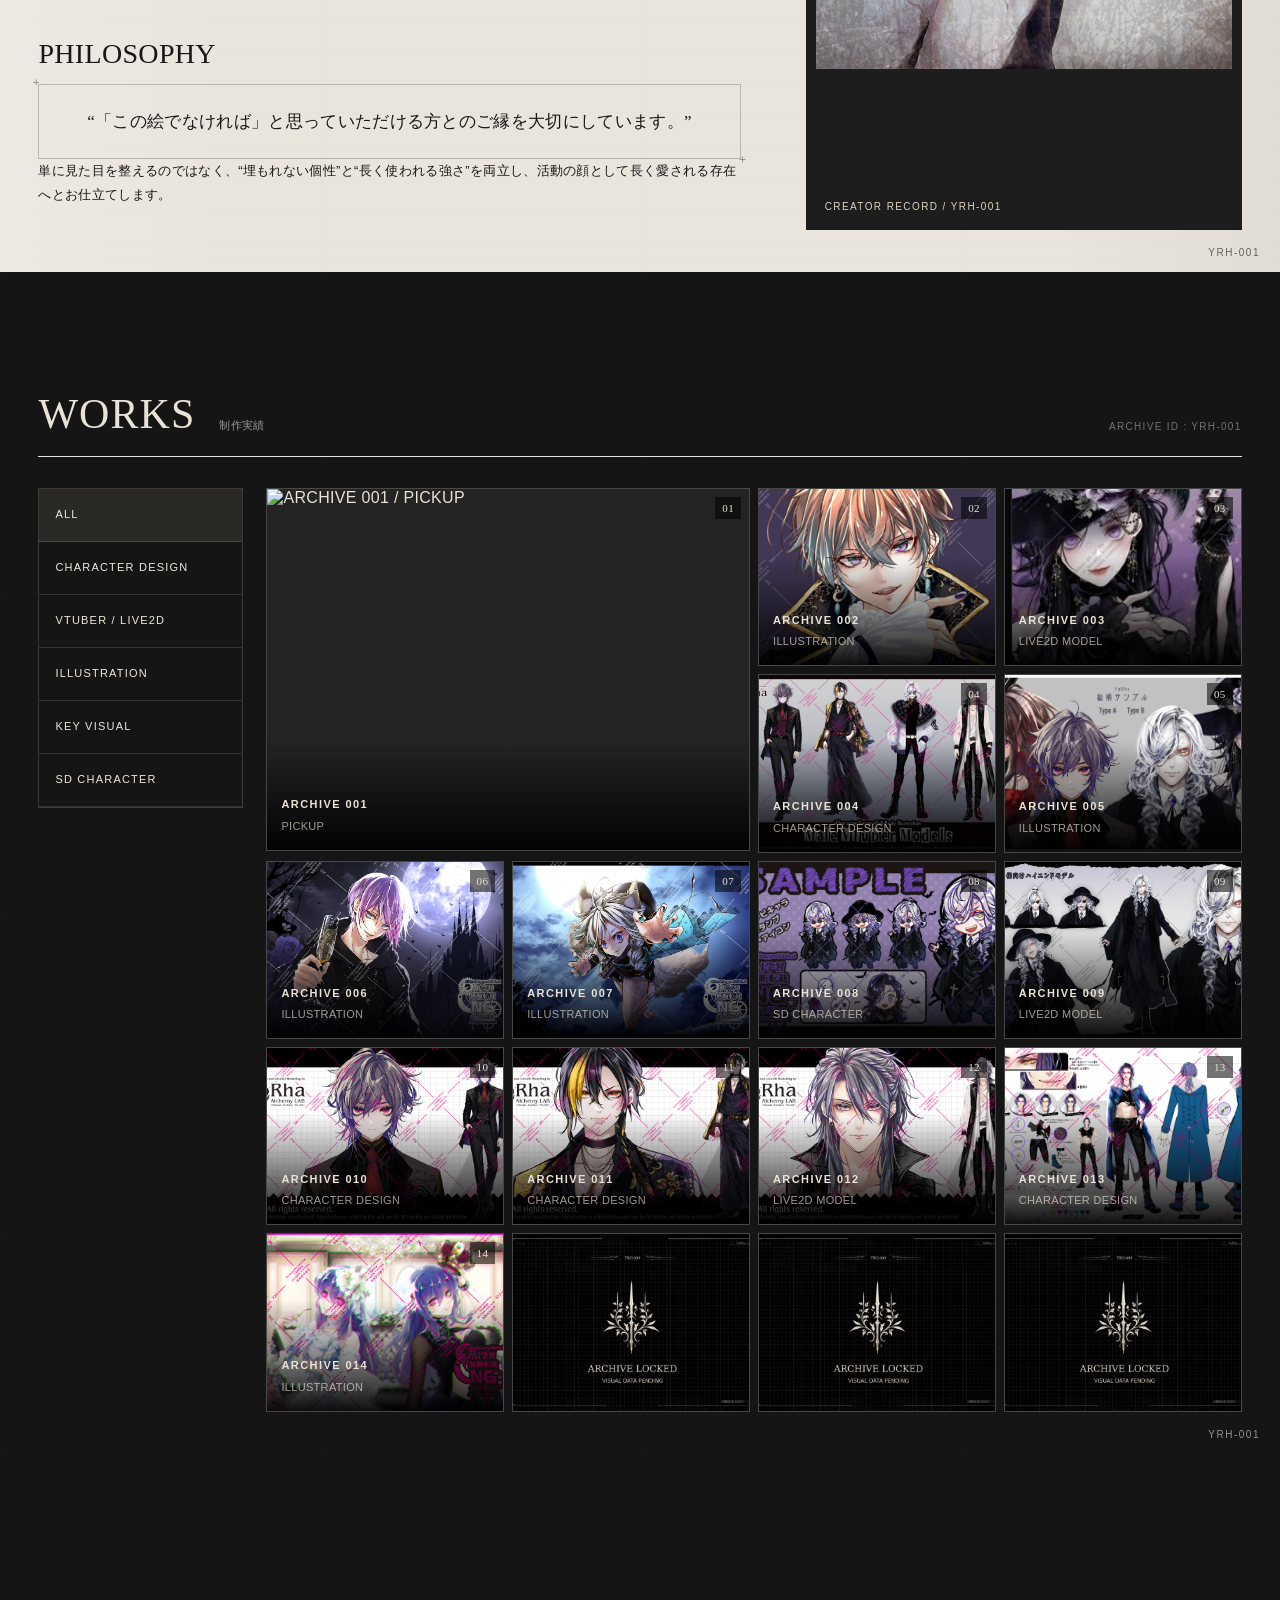
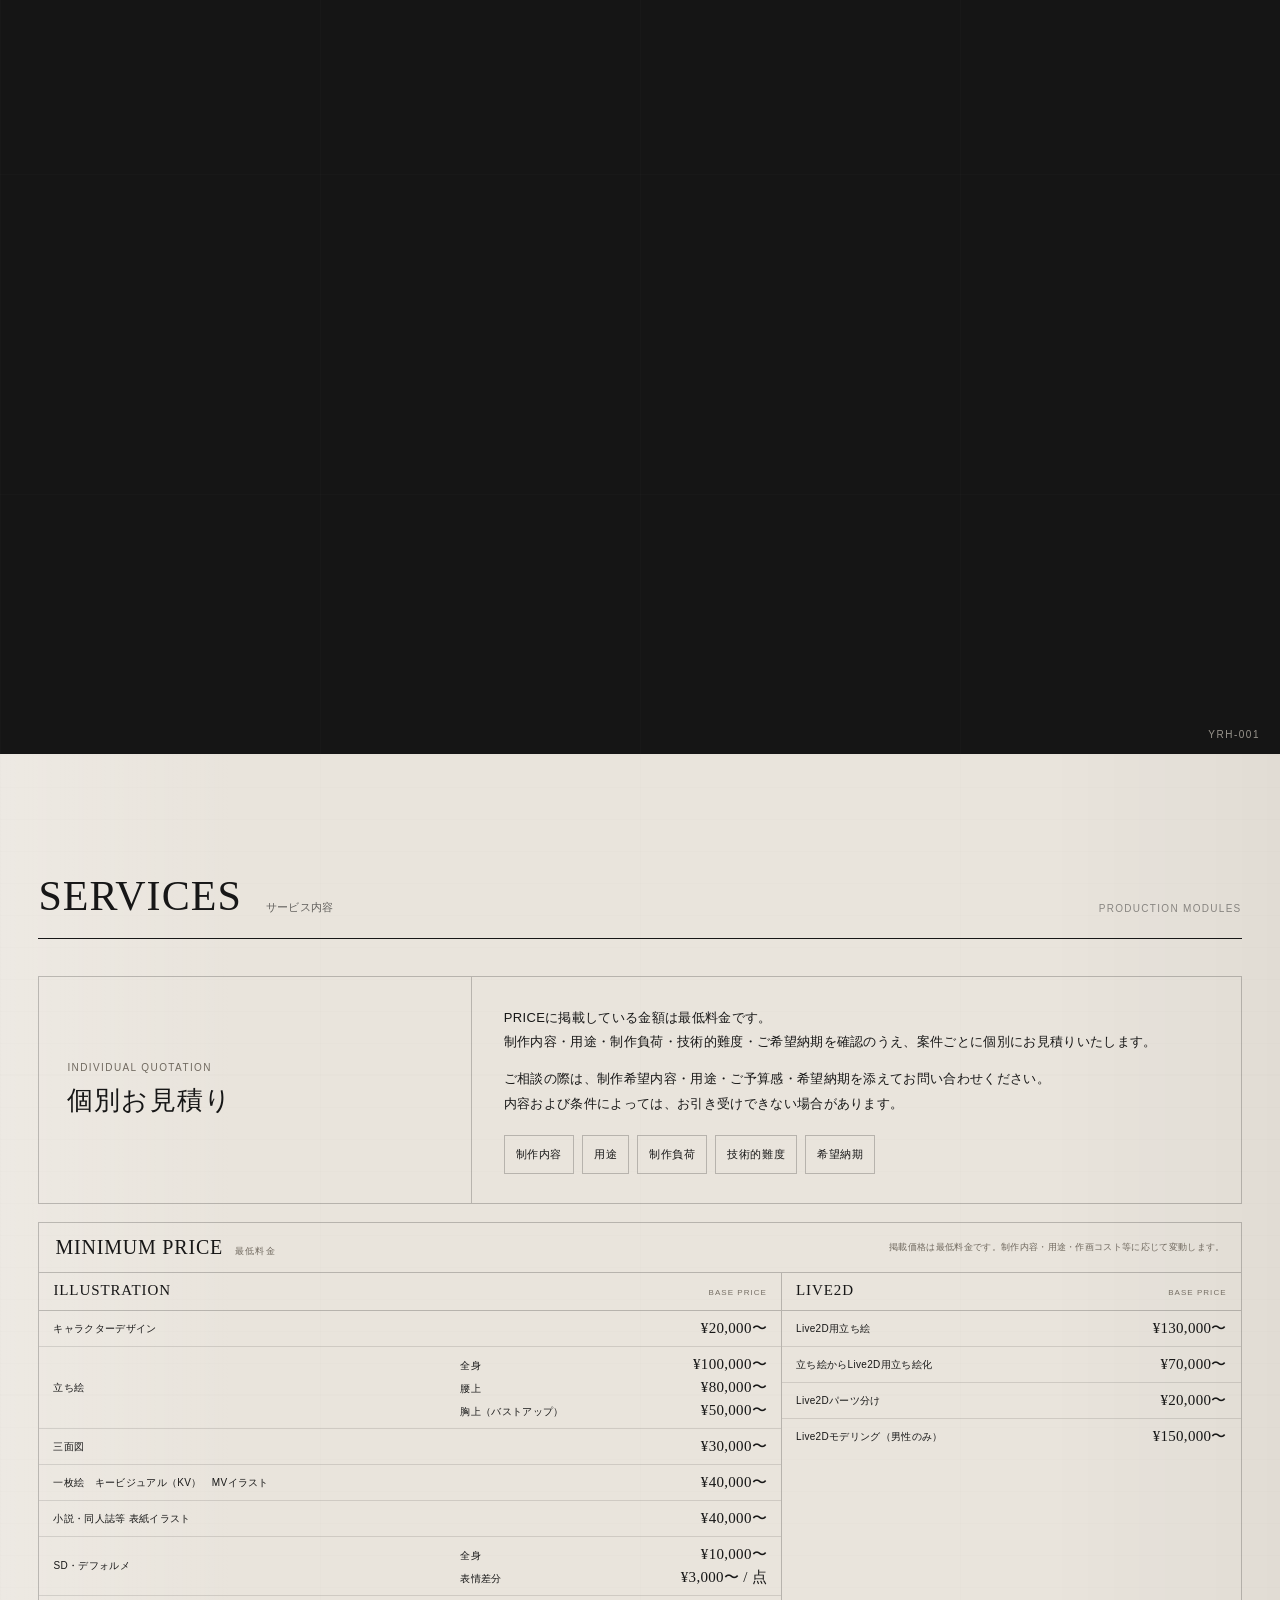
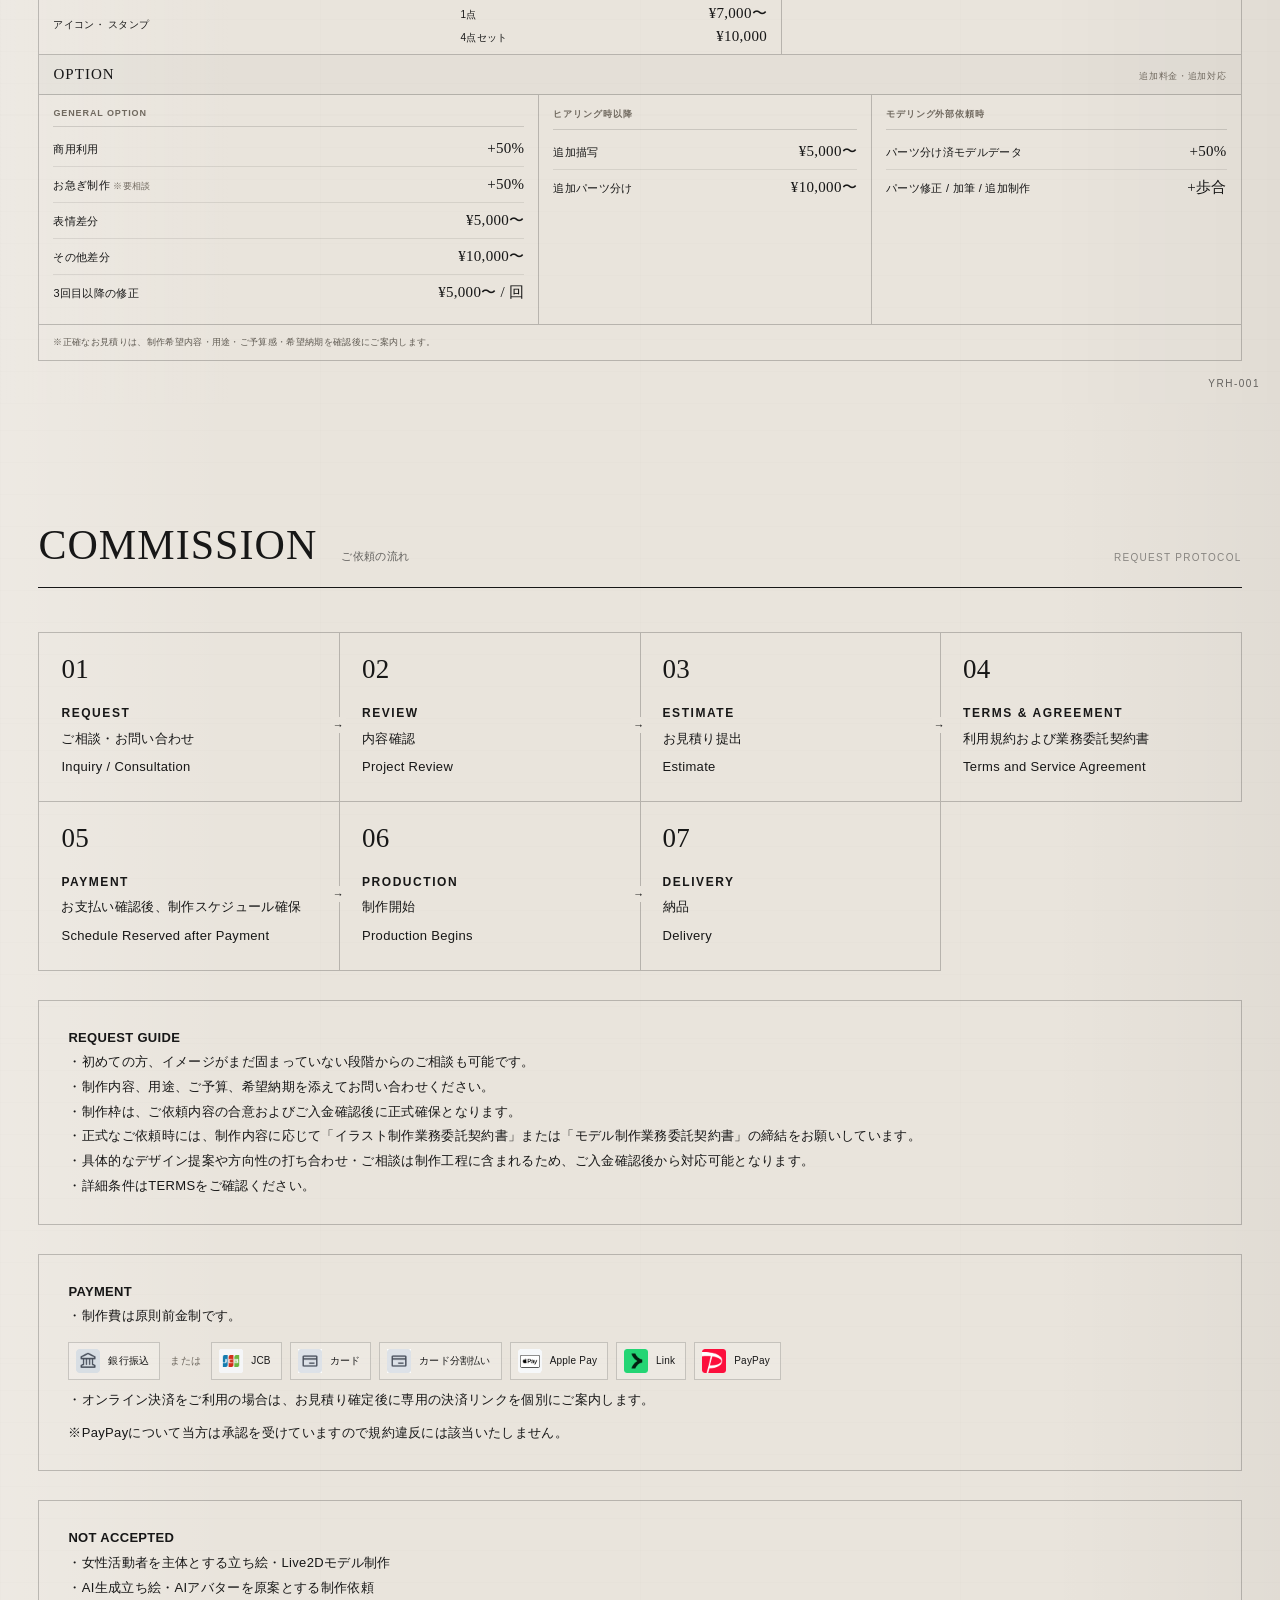
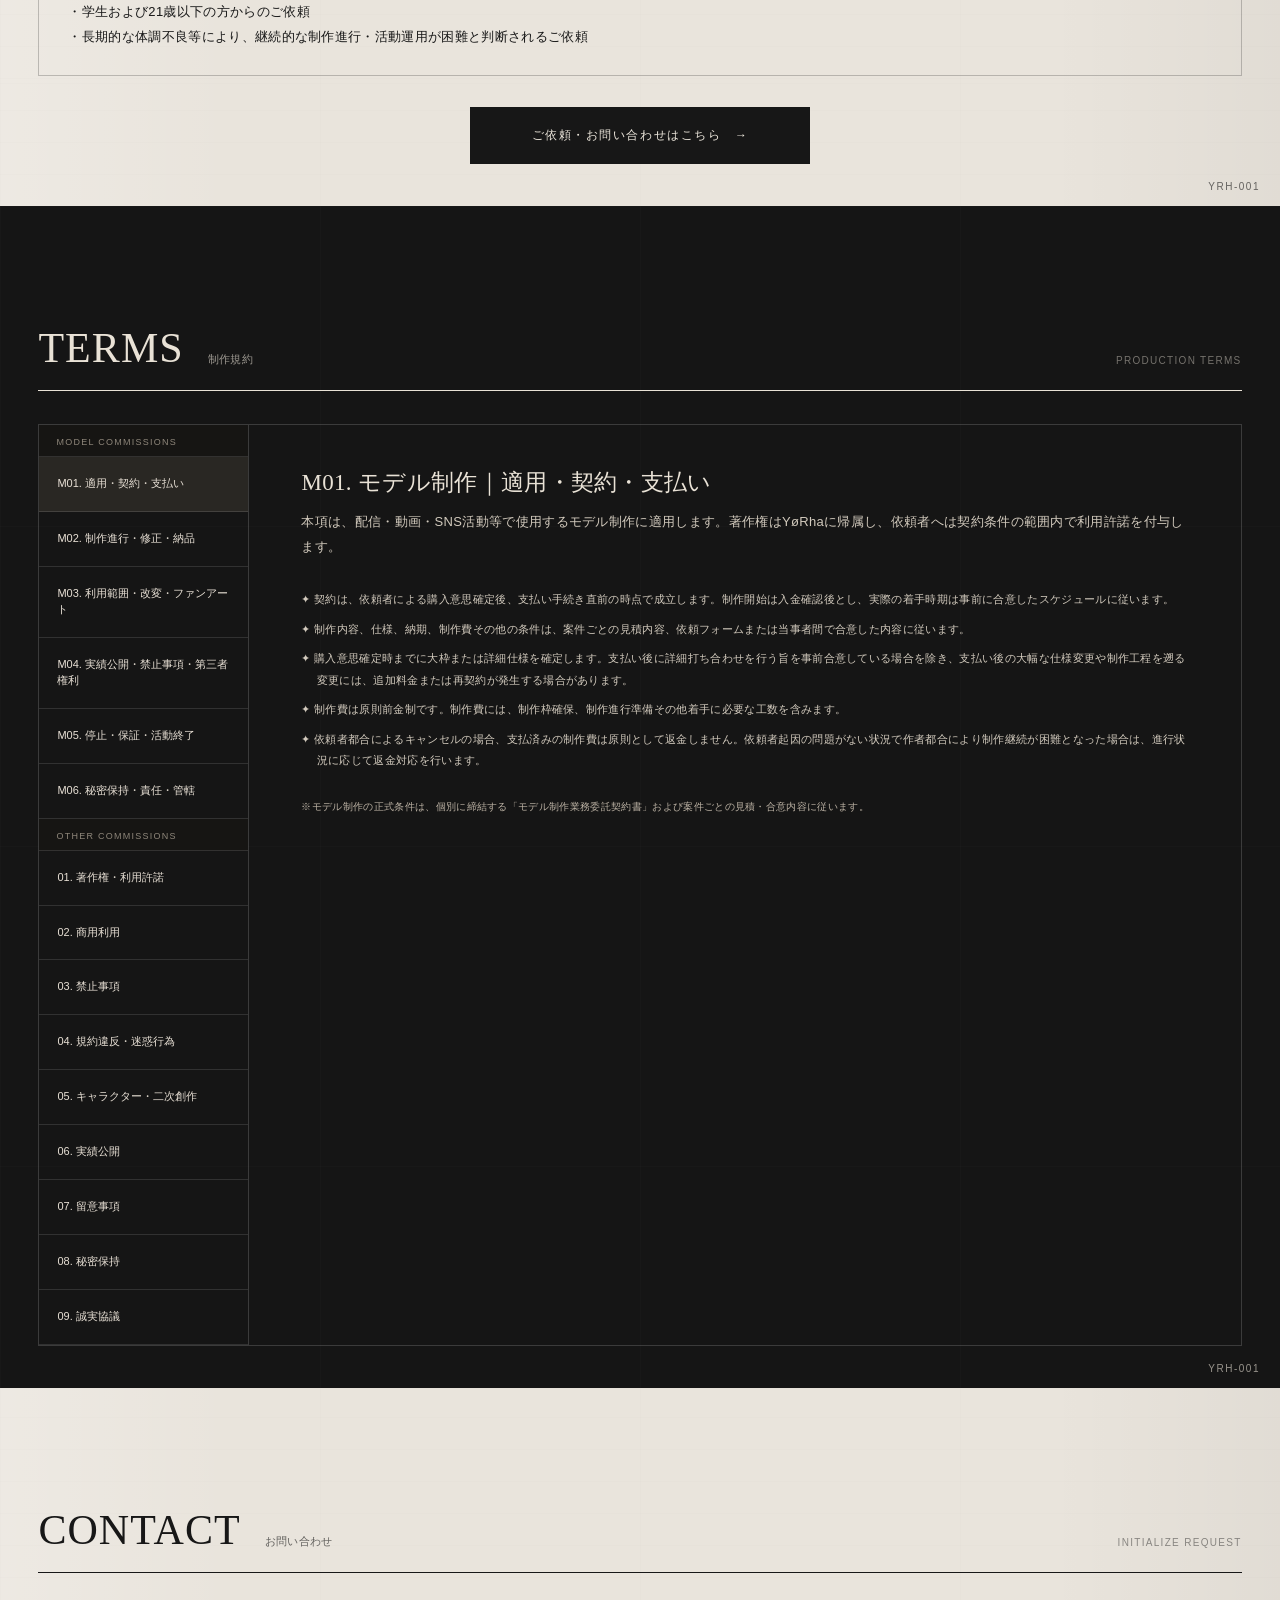
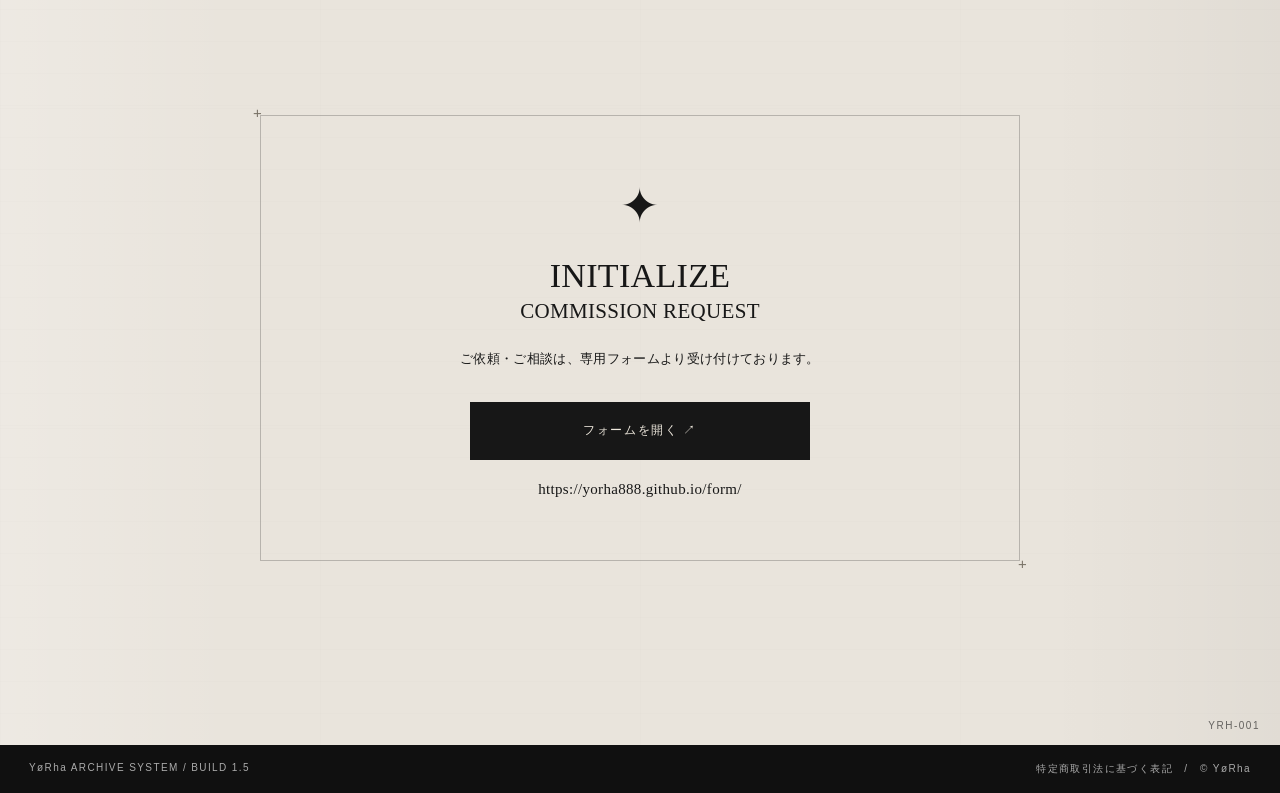
==== commit 2b92ea67: "Add files via upload" ====
--- a/index.html
+++ b/index.html
@@ -6,6 +6,7 @@
 <meta content="width=device-width,initial-scale=1" name="viewport"/>
 <meta content="YøRha — Male Character Artist / Live2D Creator" name="description"/>
 <meta content="#111111" name="theme-color"/>
+<link rel="icon" type="image/png" href="assets/favicon.png"/>
 <title>YøRha Archive</title>
 <style>
 :root{
@@ -162,14 +163,27 @@
   background:none;color:#eee8dc;font-size:9px;letter-spacing:.11em;cursor:pointer;transition:.2s
 }
 .filters button.active,.filters button:hover{background:#2b2925}
-.work-grid{display:grid;grid-template-columns:repeat(4,1fr);gap:8px}
+.work-grid{display:grid;grid-template-columns:repeat(4,1fr);grid-auto-flow:dense;gap:8px}
 .work-card{
   position:relative;overflow:hidden;border:1px solid rgba(255,255,255,.16);
-  aspect-ratio:3/4;background:#242424;cursor:pointer
+  aspect-ratio:4/3;background:#242424;cursor:pointer
 }
 .work-card.featured{grid-column:span 2;grid-row:span 2}
 .work-card img,.work-card video{width:100%;height:100%;object-fit:cover;display:block;transition:transform .45s,filter .45s}
 .work-card:hover img{transform:scale(1.035);filter:contrast(1.05)}
+.work-card.placeholder{
+  cursor:default;
+  pointer-events:none;
+}
+.work-card.placeholder img{
+  transform:none!important;
+  filter:none!important;
+}
+.work-card.placeholder .work-meta,
+.work-card.placeholder .work-number{
+  display:none;
+}
+
 .work-meta{position:absolute;inset:auto 0 0;padding:48px 13px 13px;background:linear-gradient(transparent,rgba(0,0,0,.94))}
 .work-meta b{font-size:9px;letter-spacing:.13em}
 .work-meta small{display:block;font-size:9px;opacity:.68;margin-top:5px}
@@ -927,7 +941,6 @@
 </div>
 <div>
 <div class="work-grid" id="workGrid"></div>
-<button class="load-more" id="loadMoreWorks" type="button">＋　LOAD MORE ARCHIVE　＋</button>
 </div>
 </div>
 </div>
@@ -1622,7 +1635,7 @@
 
 // WORKS data: add one object here for each new image.
 const works = [
-  { image: "assets/works001.mp4", title: "ARCHIVE 001 / LIVE2D MOVIE", category: "live2d", label: "LIVE2D MOVIE", position: "center", type: "video", featured: true },
+  { image: "assets/pickup.png", title: "ARCHIVE 001 / PICKUP", category: "live2d", label: "PICKUP", position: "center", featured: true },
   { image: "assets/works014.jpg", title: "ARCHIVE 012 / ILLUSTRATION", category: "illust", label: "ILLUSTRATION", position: "center" },
   { image: "assets/works006.jpg", title: "ARCHIVE 006 / LIVE2D MODEL", category: "live2d", label: "LIVE2D MODEL", position: "center" },
   { image: "assets/works002.jpg", title: "ARCHIVE 002 / CHARACTER DESIGN", category: "live2d", label: "CHARACTER DESIGN", position: "center" },
@@ -1638,12 +1651,9 @@
   { image: "assets/works013.jpg", title: "ARCHIVE 013 / ILLUSTRATION", category: "illust", label: "ILLUSTRATION", position: "center" }
 ];
 
-const WORKS_PER_PAGE = 12;
 const workGrid = document.getElementById('workGrid');
-const loadMoreWorks = document.getElementById('loadMoreWorks');
 const filterButtons = [...document.querySelectorAll('.filters button')];
 let activeWorkFilter = 'all';
-let visibleWorkCount = WORKS_PER_PAGE;
 
 const positionClass = position => {
   const map = {'center top':'pos-top','center bottom':'pos-bottom','left center':'pos-left','right center':'pos-right'};
@@ -1676,9 +1686,8 @@
 
 function renderWorks(){
   const list = filteredWorks();
-  const visible = list.slice(0, visibleWorkCount);
   workGrid.innerHTML = '';
-  visible.forEach((work, index) => {
+  list.forEach((work, index) => {
     const archiveNumber = String(works.indexOf(work) + 1).padStart(2,'0');
     const card = document.createElement('article');
     card.className = `work-card${work.featured ? ' featured' : ''}${positionClass(work.position) ? ' ' + positionClass(work.position) : ''}`;
@@ -1697,21 +1706,26 @@
     card.addEventListener('click', () => openWorkModal(work));
     workGrid.appendChild(card);
   });
-  loadMoreWorks.hidden = visibleWorkCount >= list.length;
+
+  // Keep the 4-column desktop archive visually complete.
+  // A featured pickup occupies 2×2 cells (= 4 grid cells).
+  const usedGridCells = list.reduce((sum, work) => sum + (work.featured ? 4 : 1), 0);
+  const placeholderCount = (4 - (usedGridCells % 4)) % 4;
+  for(let i = 0; i < placeholderCount; i++){
+    const placeholder = document.createElement('article');
+    placeholder.className = 'work-card placeholder';
+    placeholder.setAttribute('aria-hidden','true');
+    placeholder.innerHTML = '<img src="assets/works_no.png" alt="">';
+    workGrid.appendChild(placeholder);
+  }
 }
 
 filterButtons.forEach(btn => btn.addEventListener('click', () => {
   filterButtons.forEach(b => b.classList.remove('active'));
   btn.classList.add('active');
   activeWorkFilter = btn.dataset.filter;
-  visibleWorkCount = WORKS_PER_PAGE;
   renderWorks();
 }));
-
-loadMoreWorks.addEventListener('click', () => {
-  visibleWorkCount += WORKS_PER_PAGE;
-  renderWorks();
-});
 
 const modal=document.getElementById('modal');
 const modalImage=document.getElementById('modalImage');
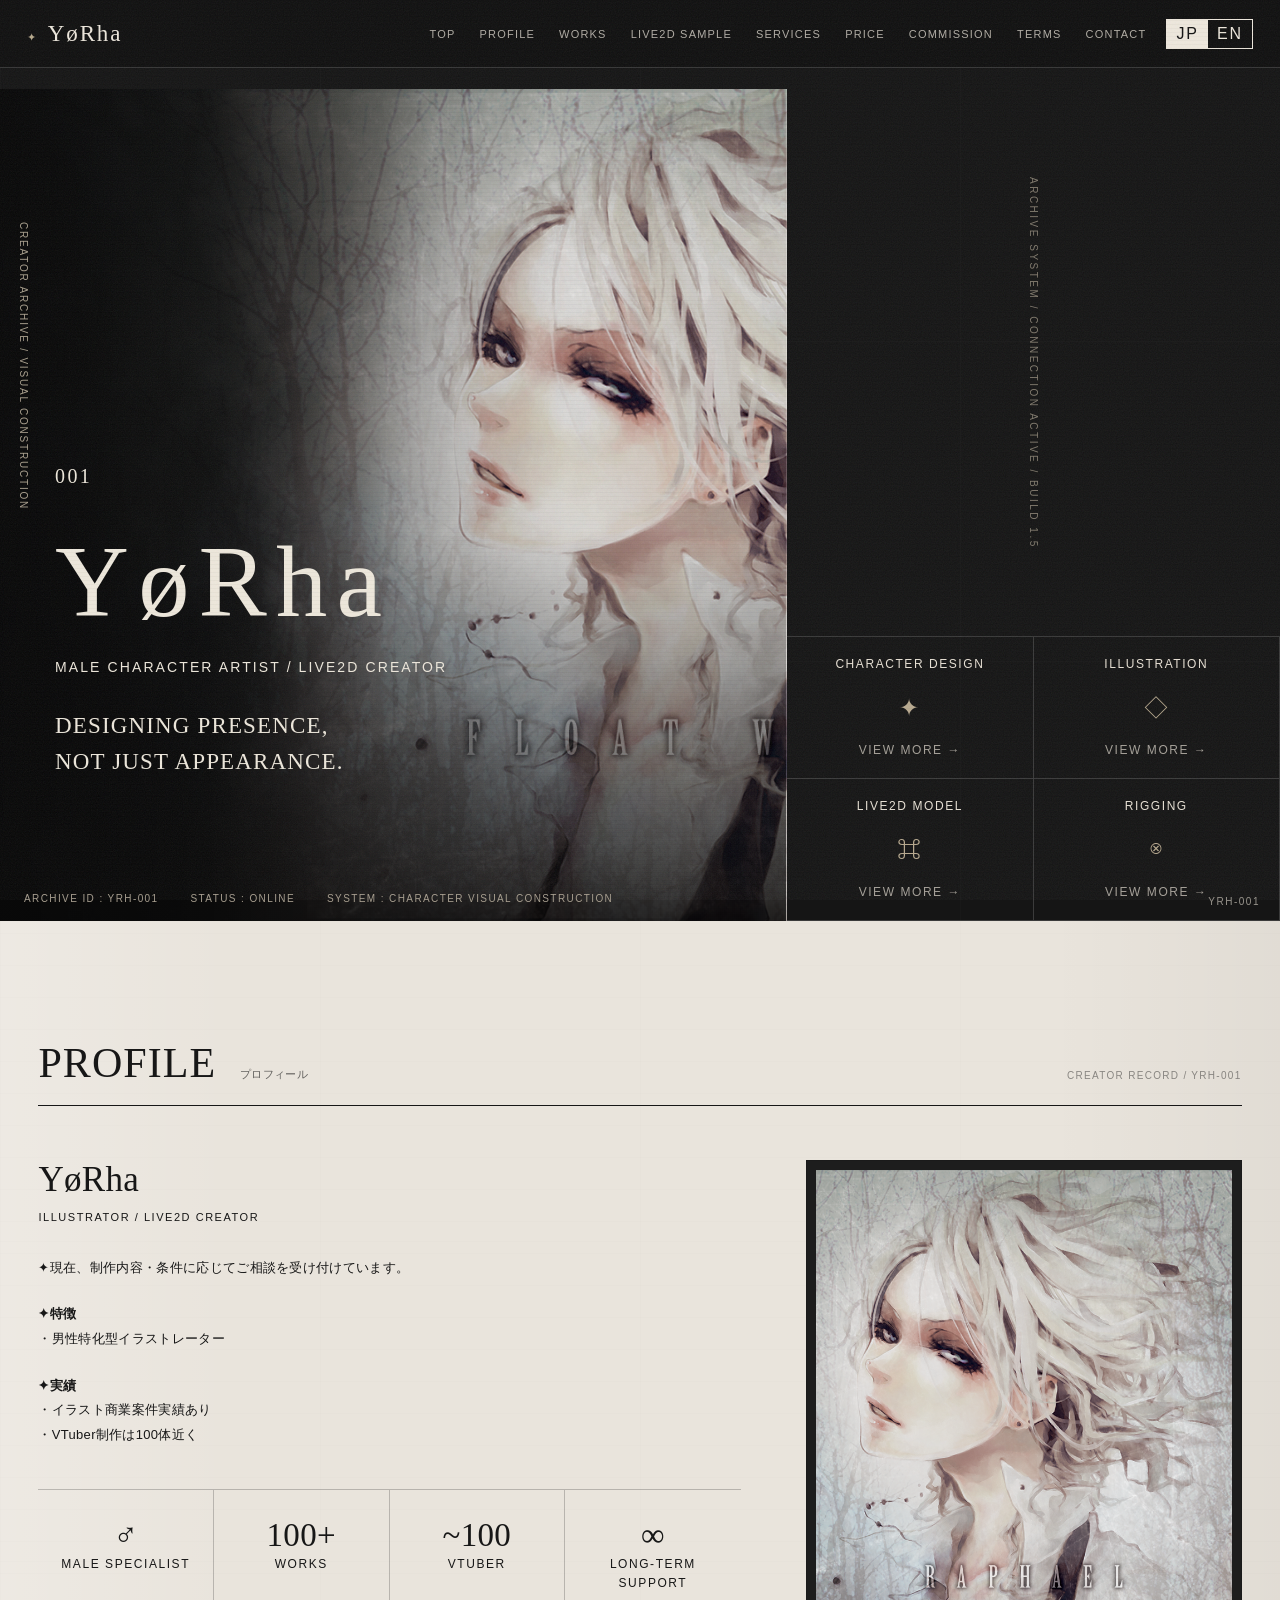
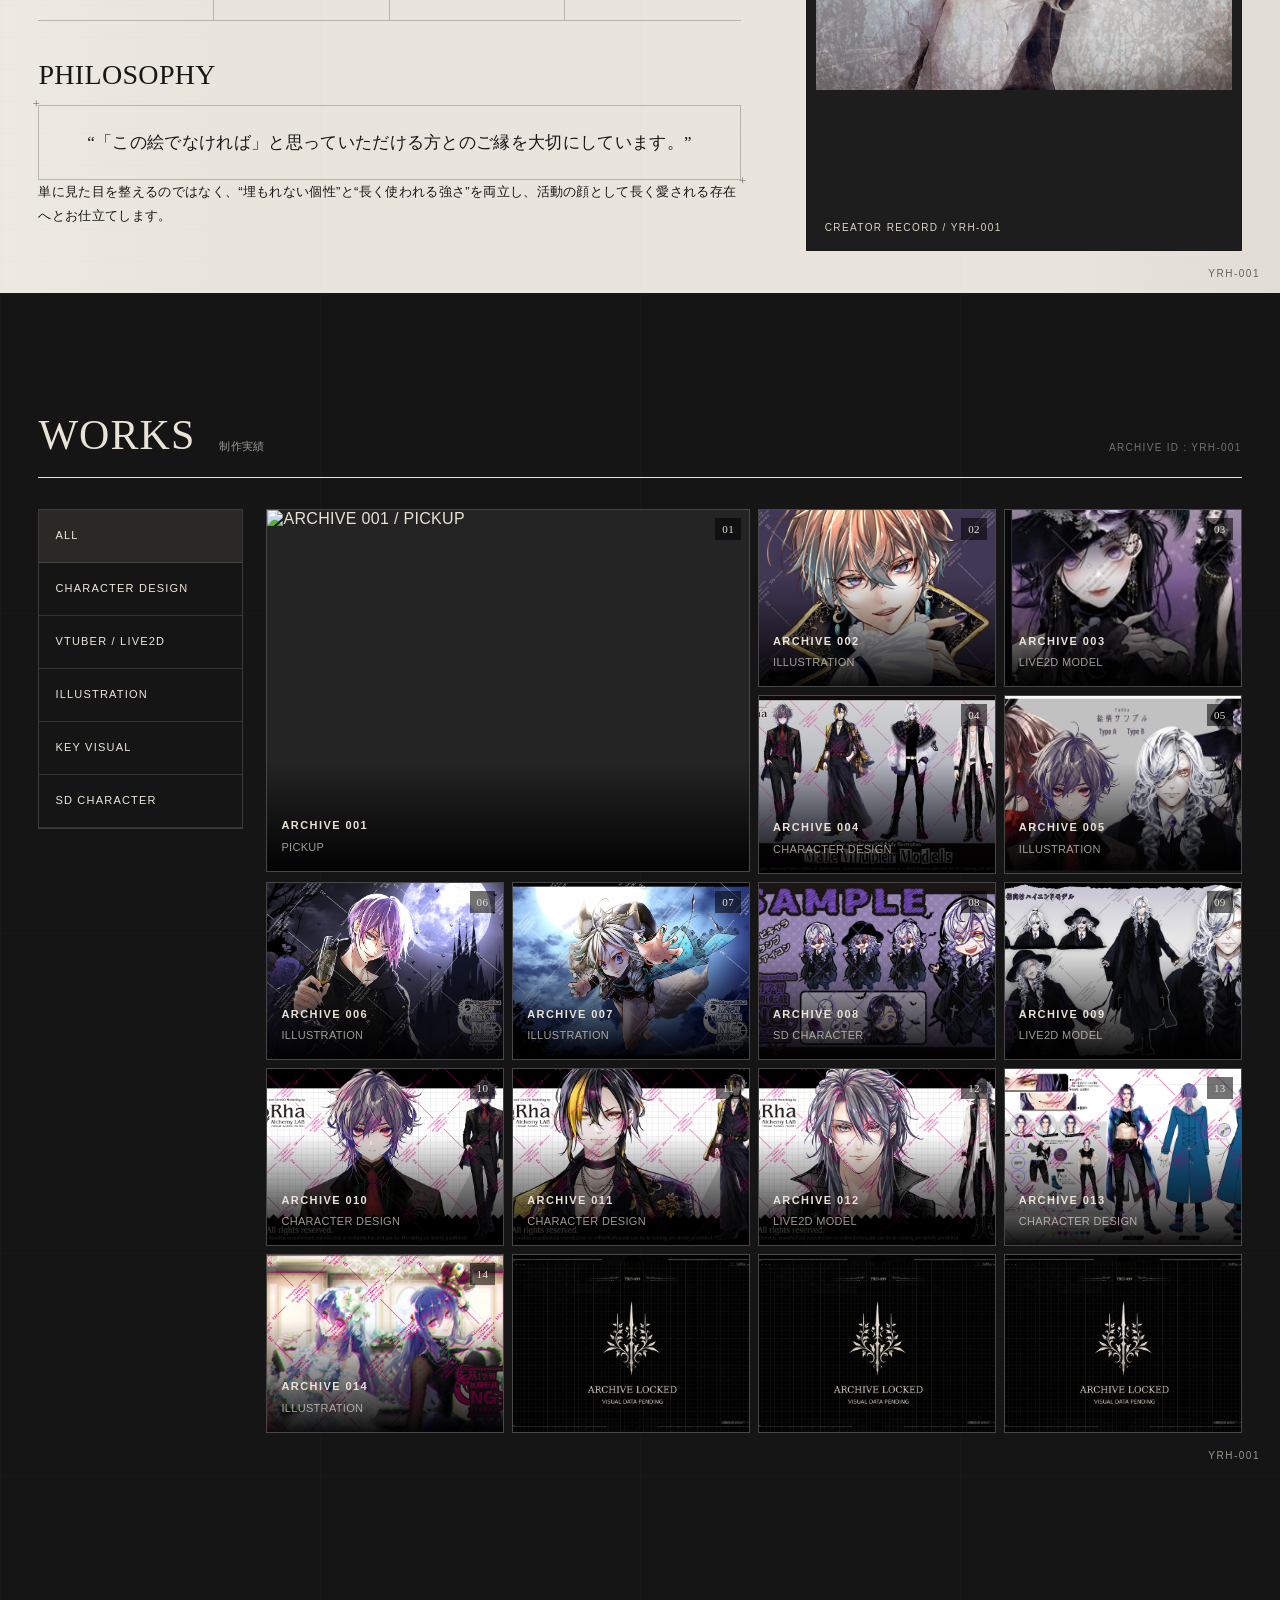
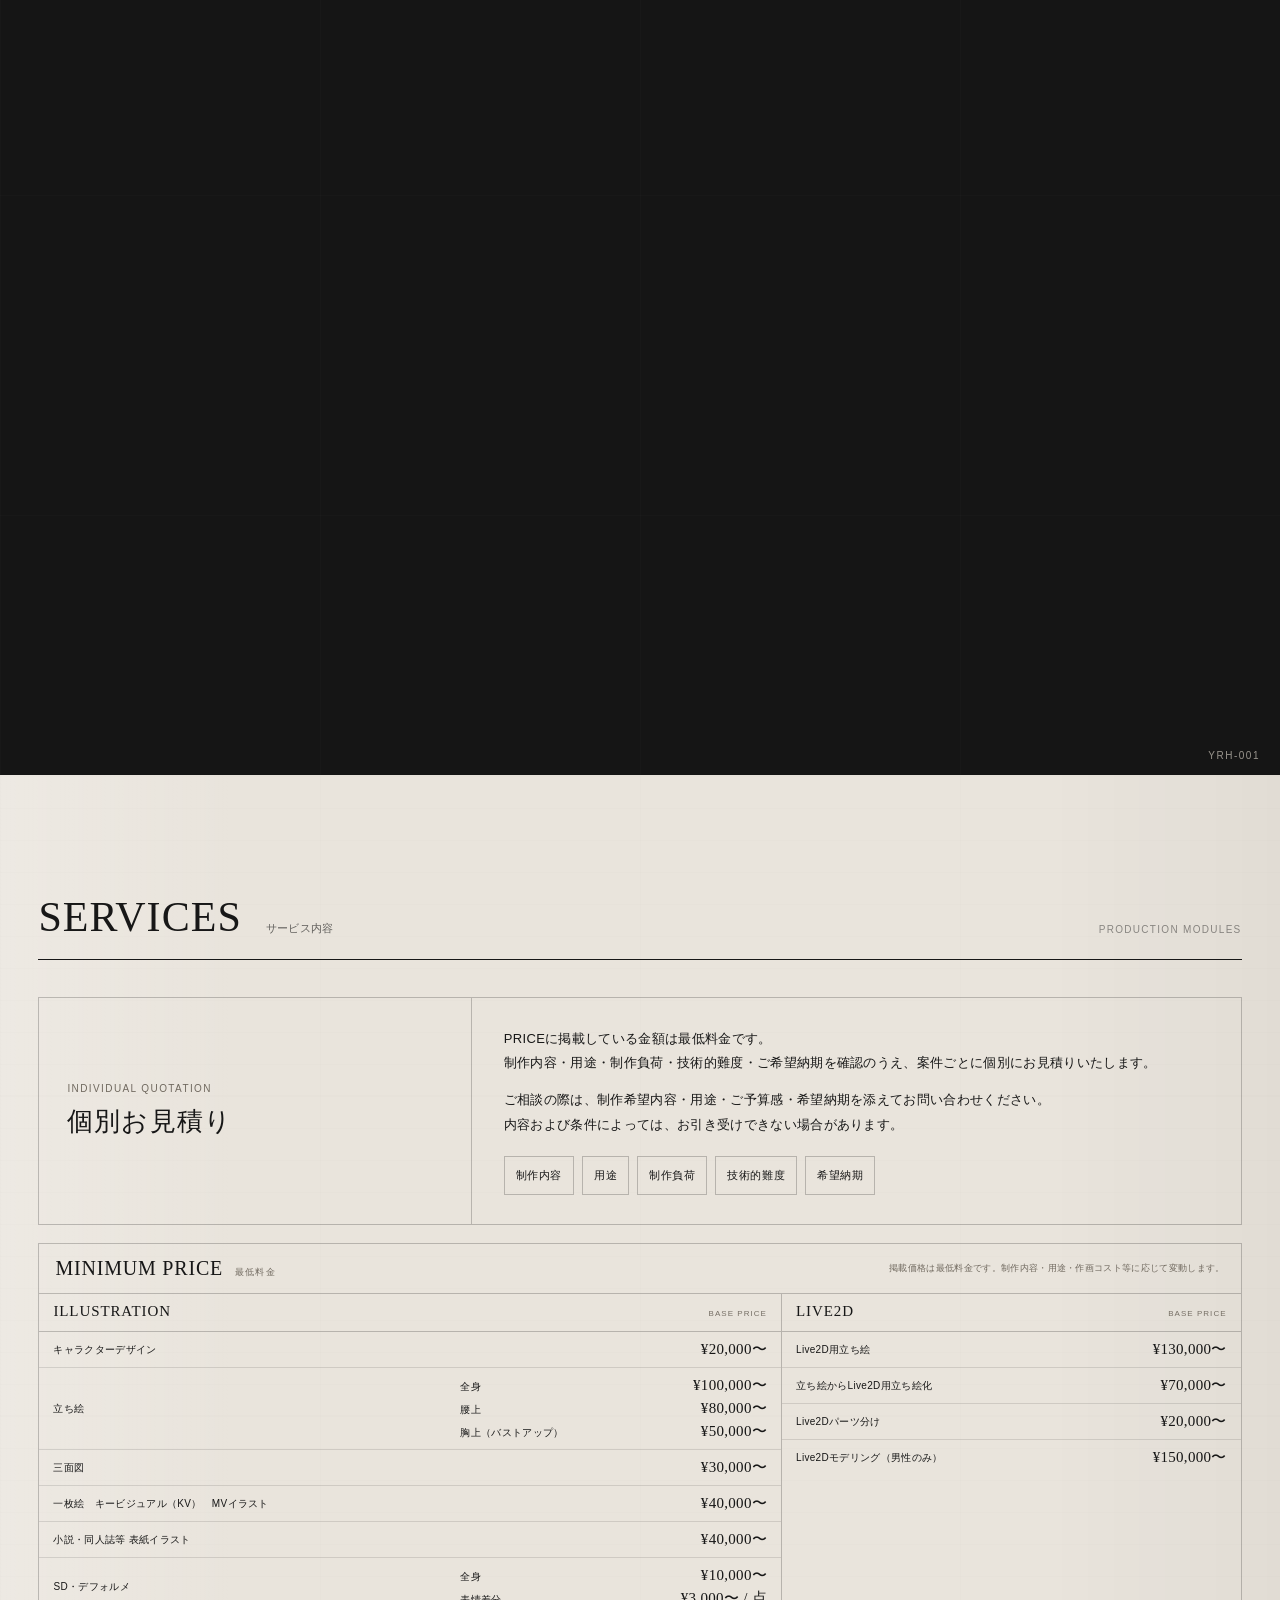
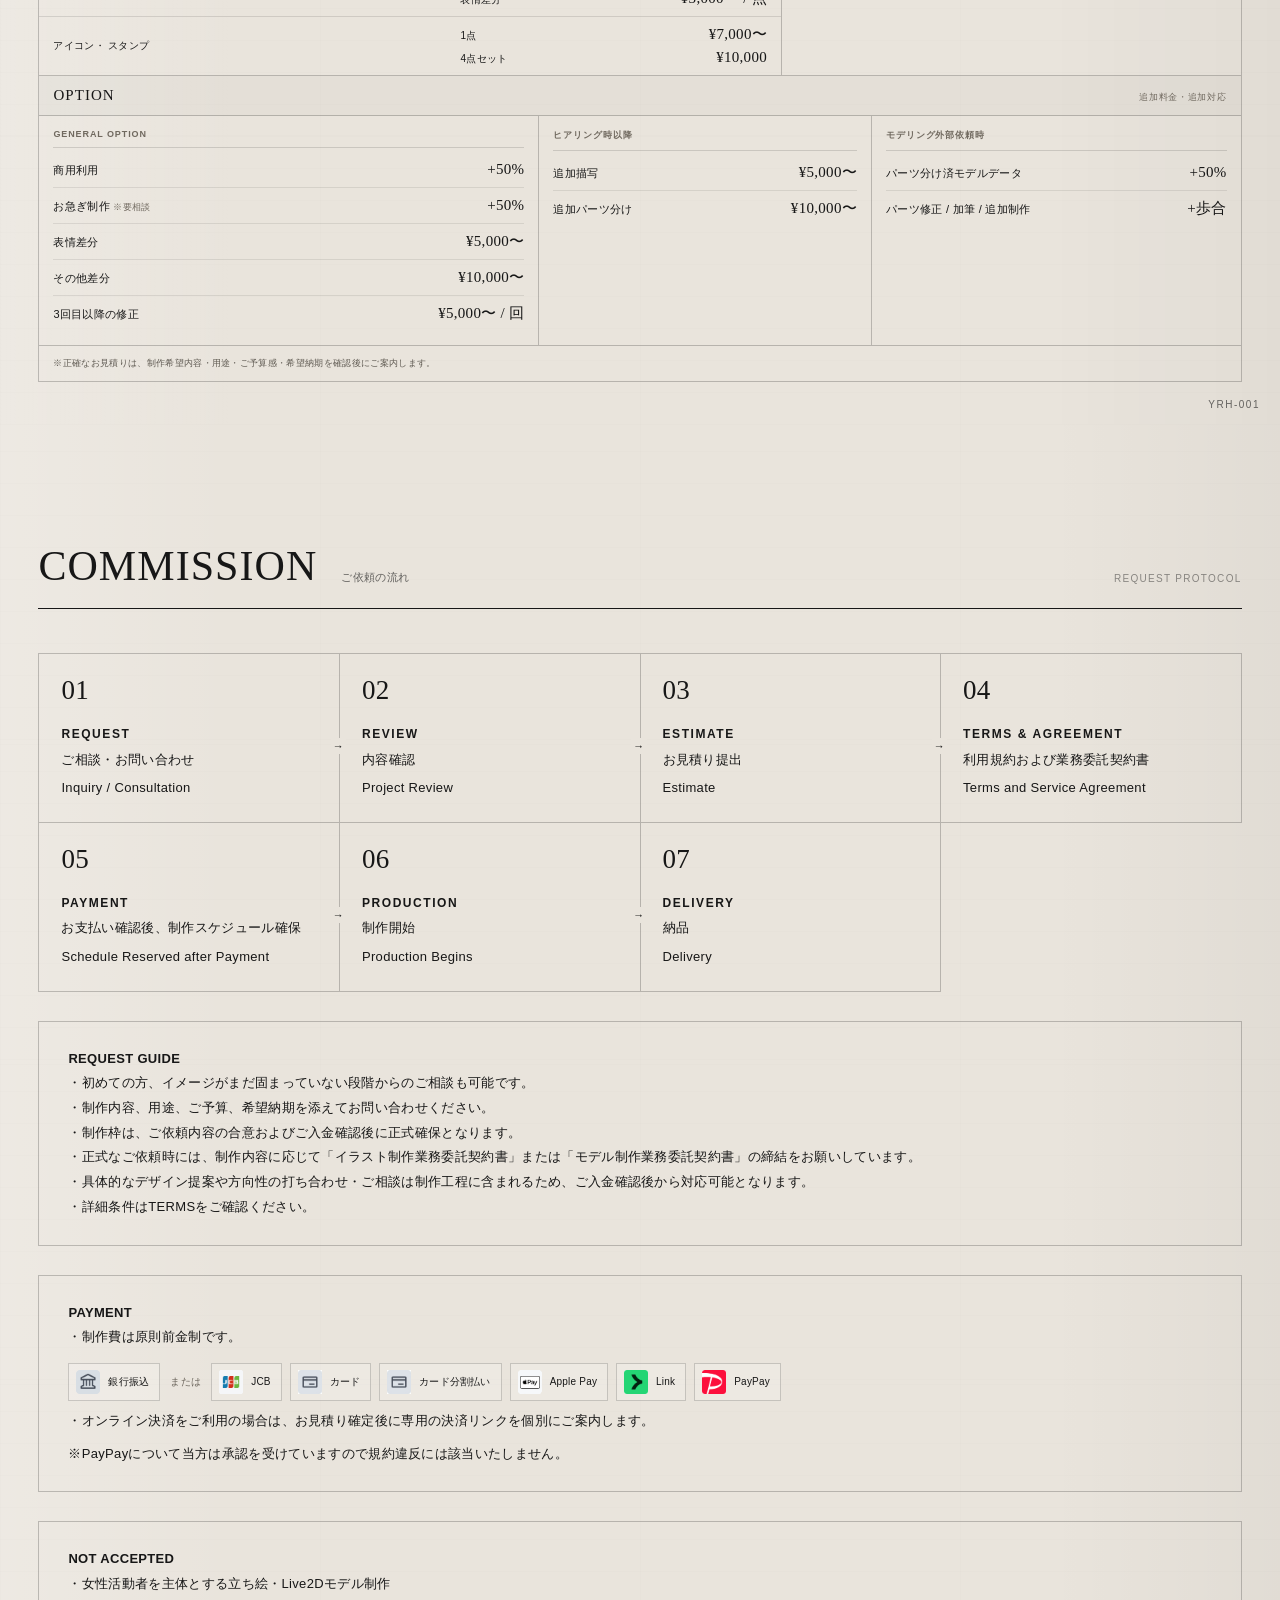
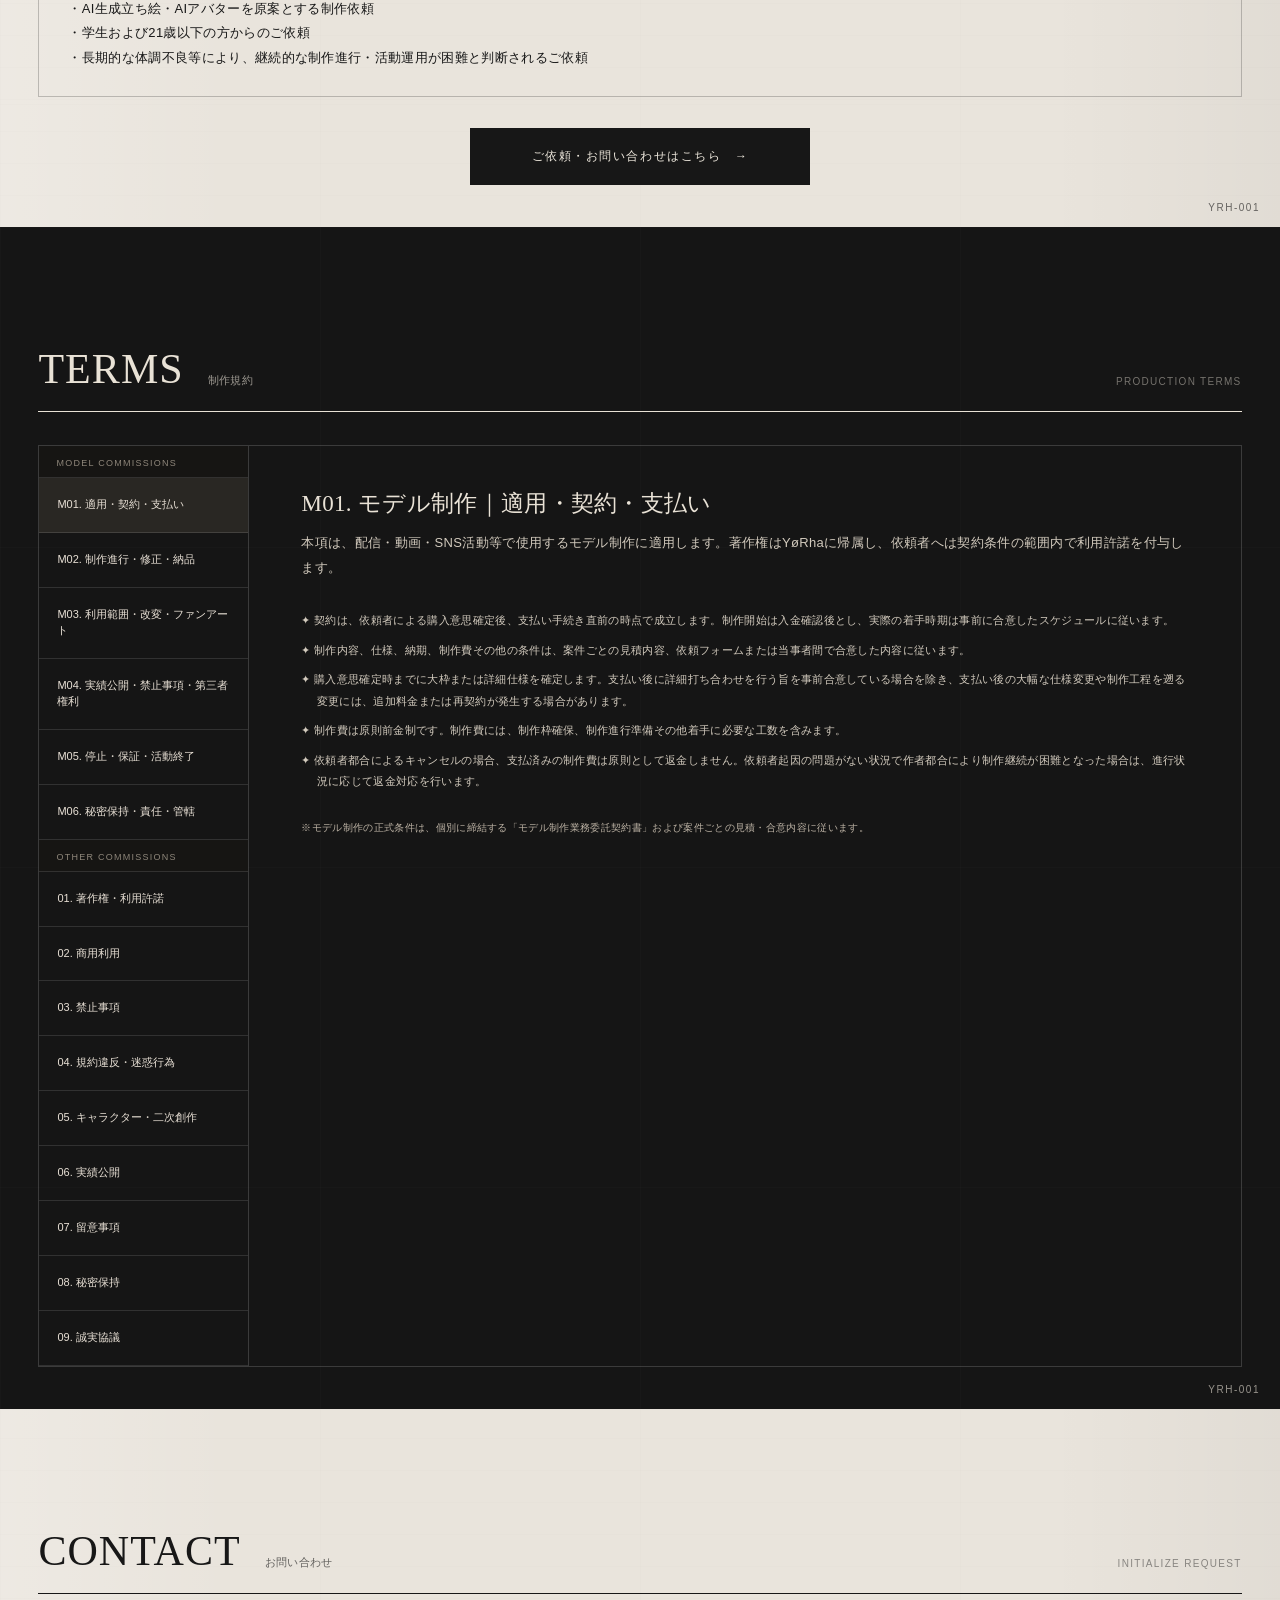
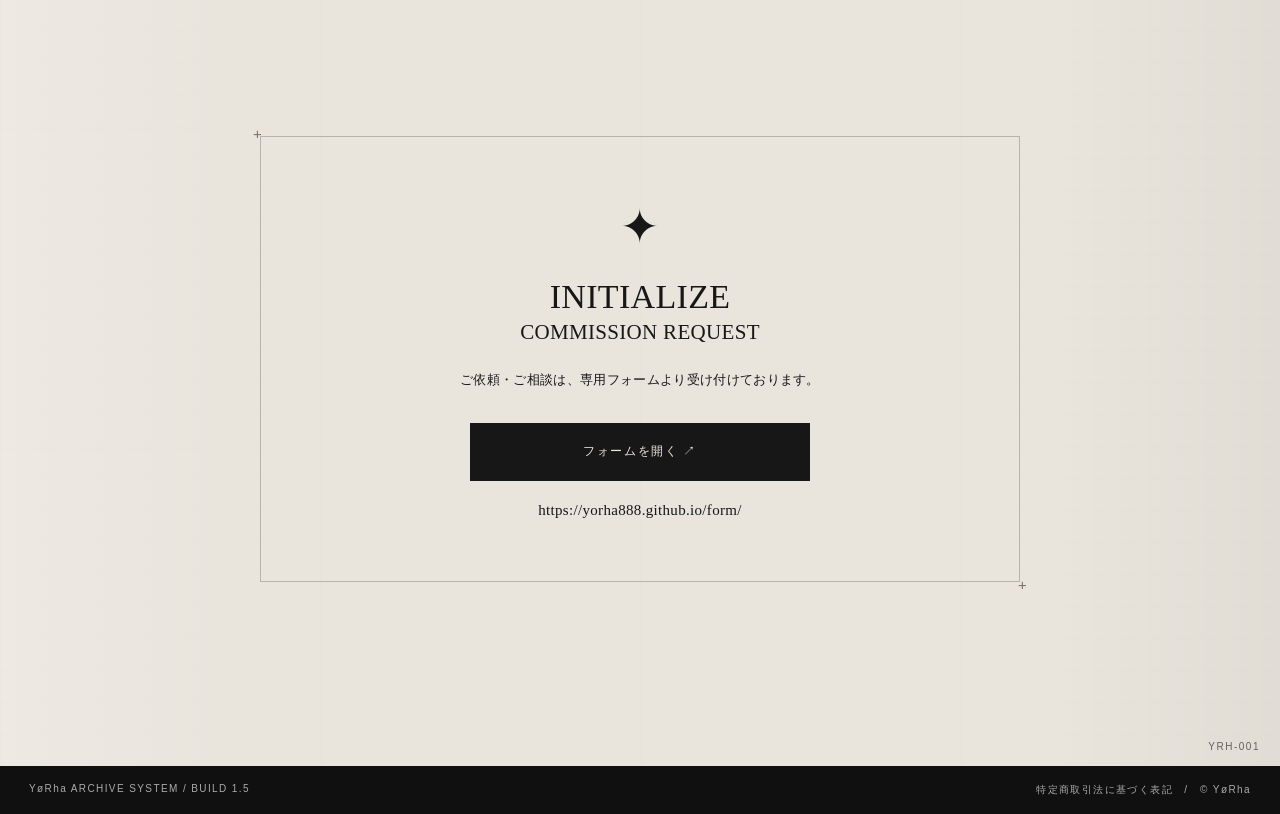
==== commit 24ed094b: "Update index.html" ====
--- a/index.html
+++ b/index.html
@@ -1,4 +1,4 @@
-<!DOCTYPE html>
+<!DOCTYPE html>　
 
 <html lang="ja">
 <head>
@@ -1758,4 +1758,4 @@
 setLanguage(localStorage.getItem('yorha-language')||'ja');
 </script>
 </body>
-</html>+</html>
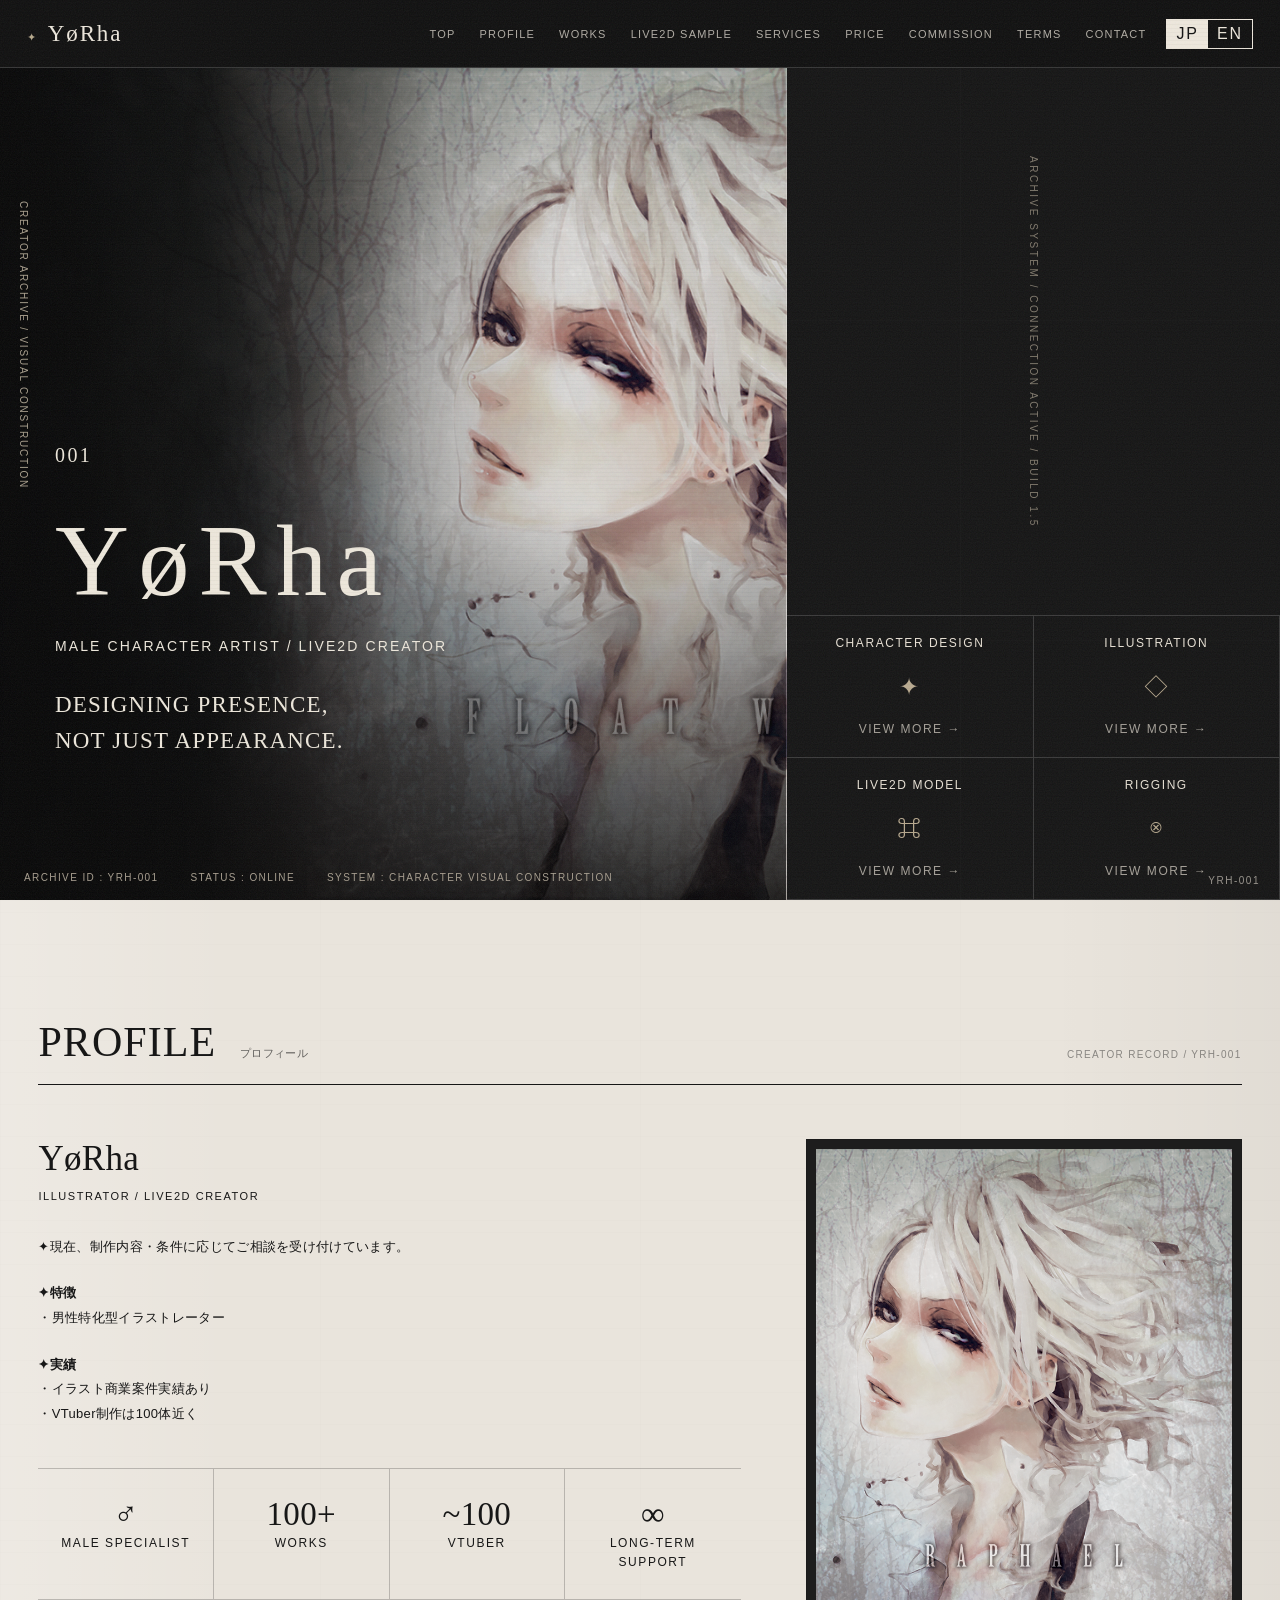
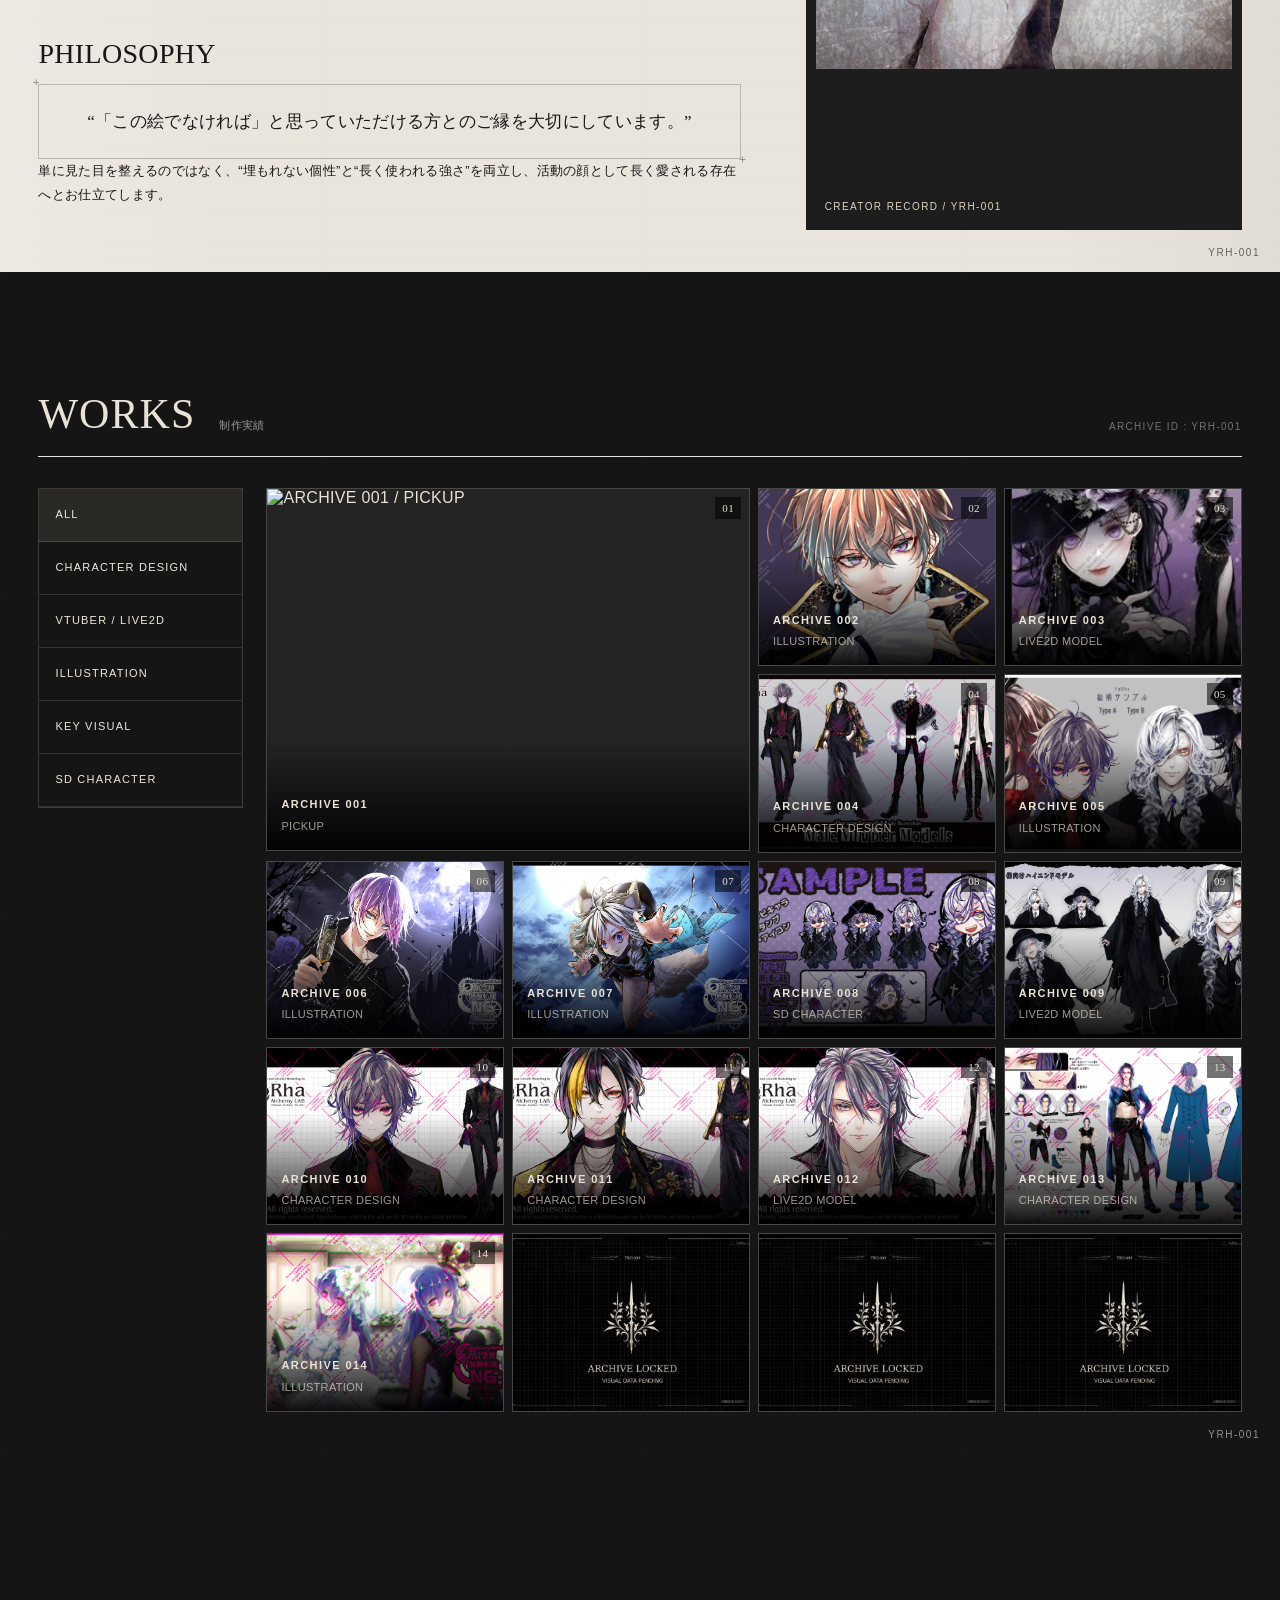
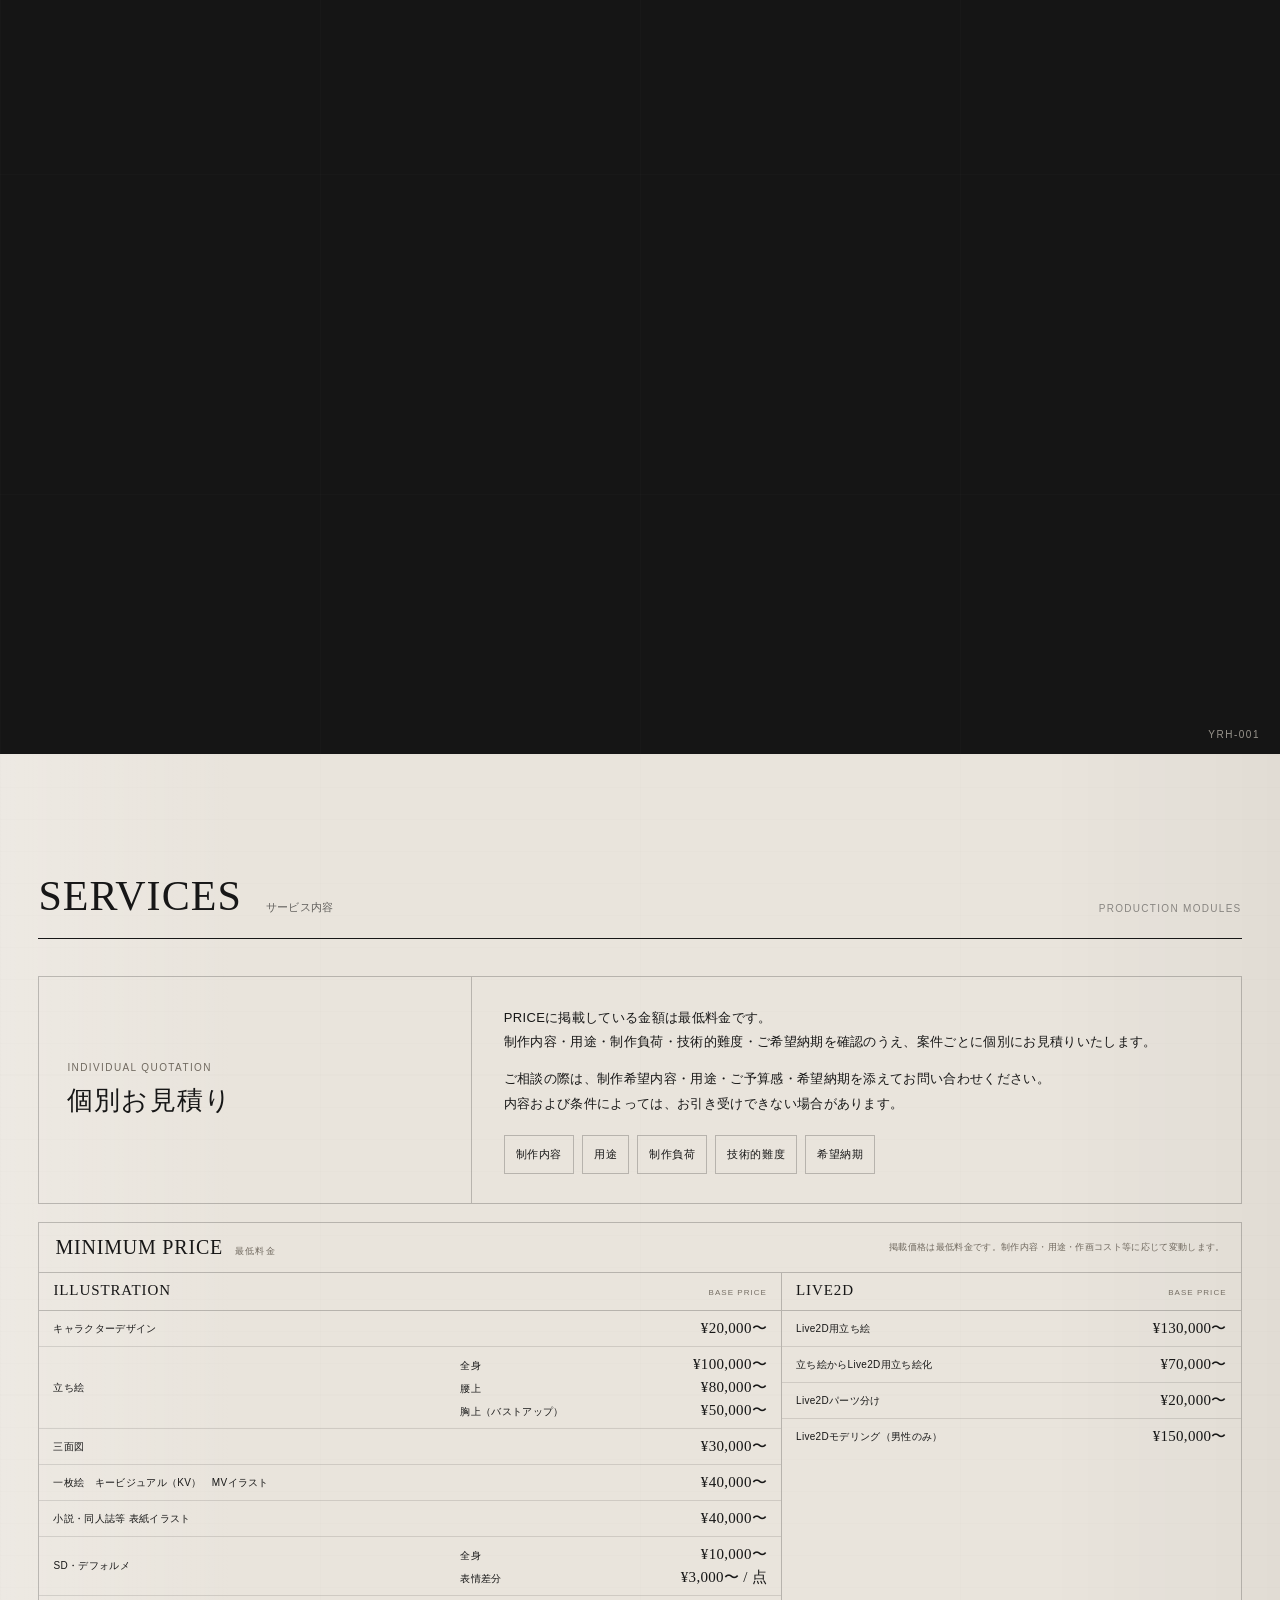
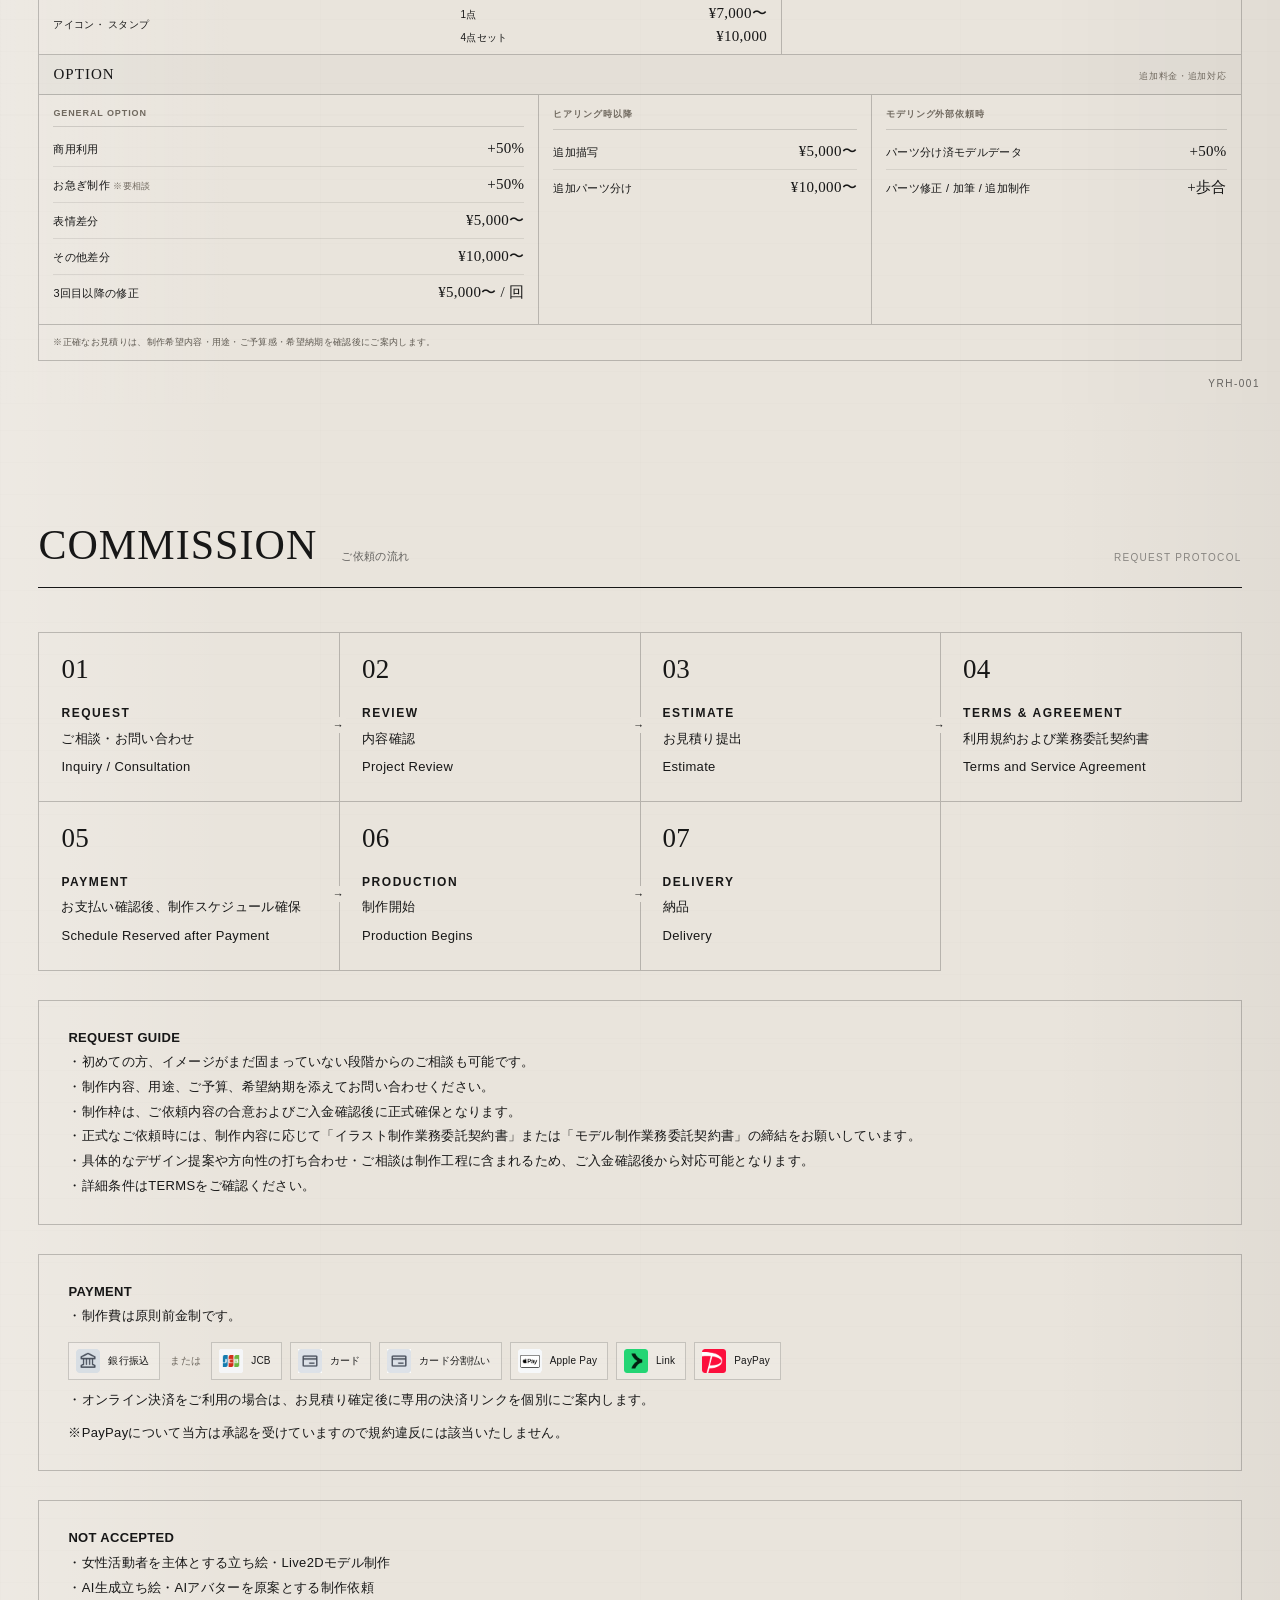
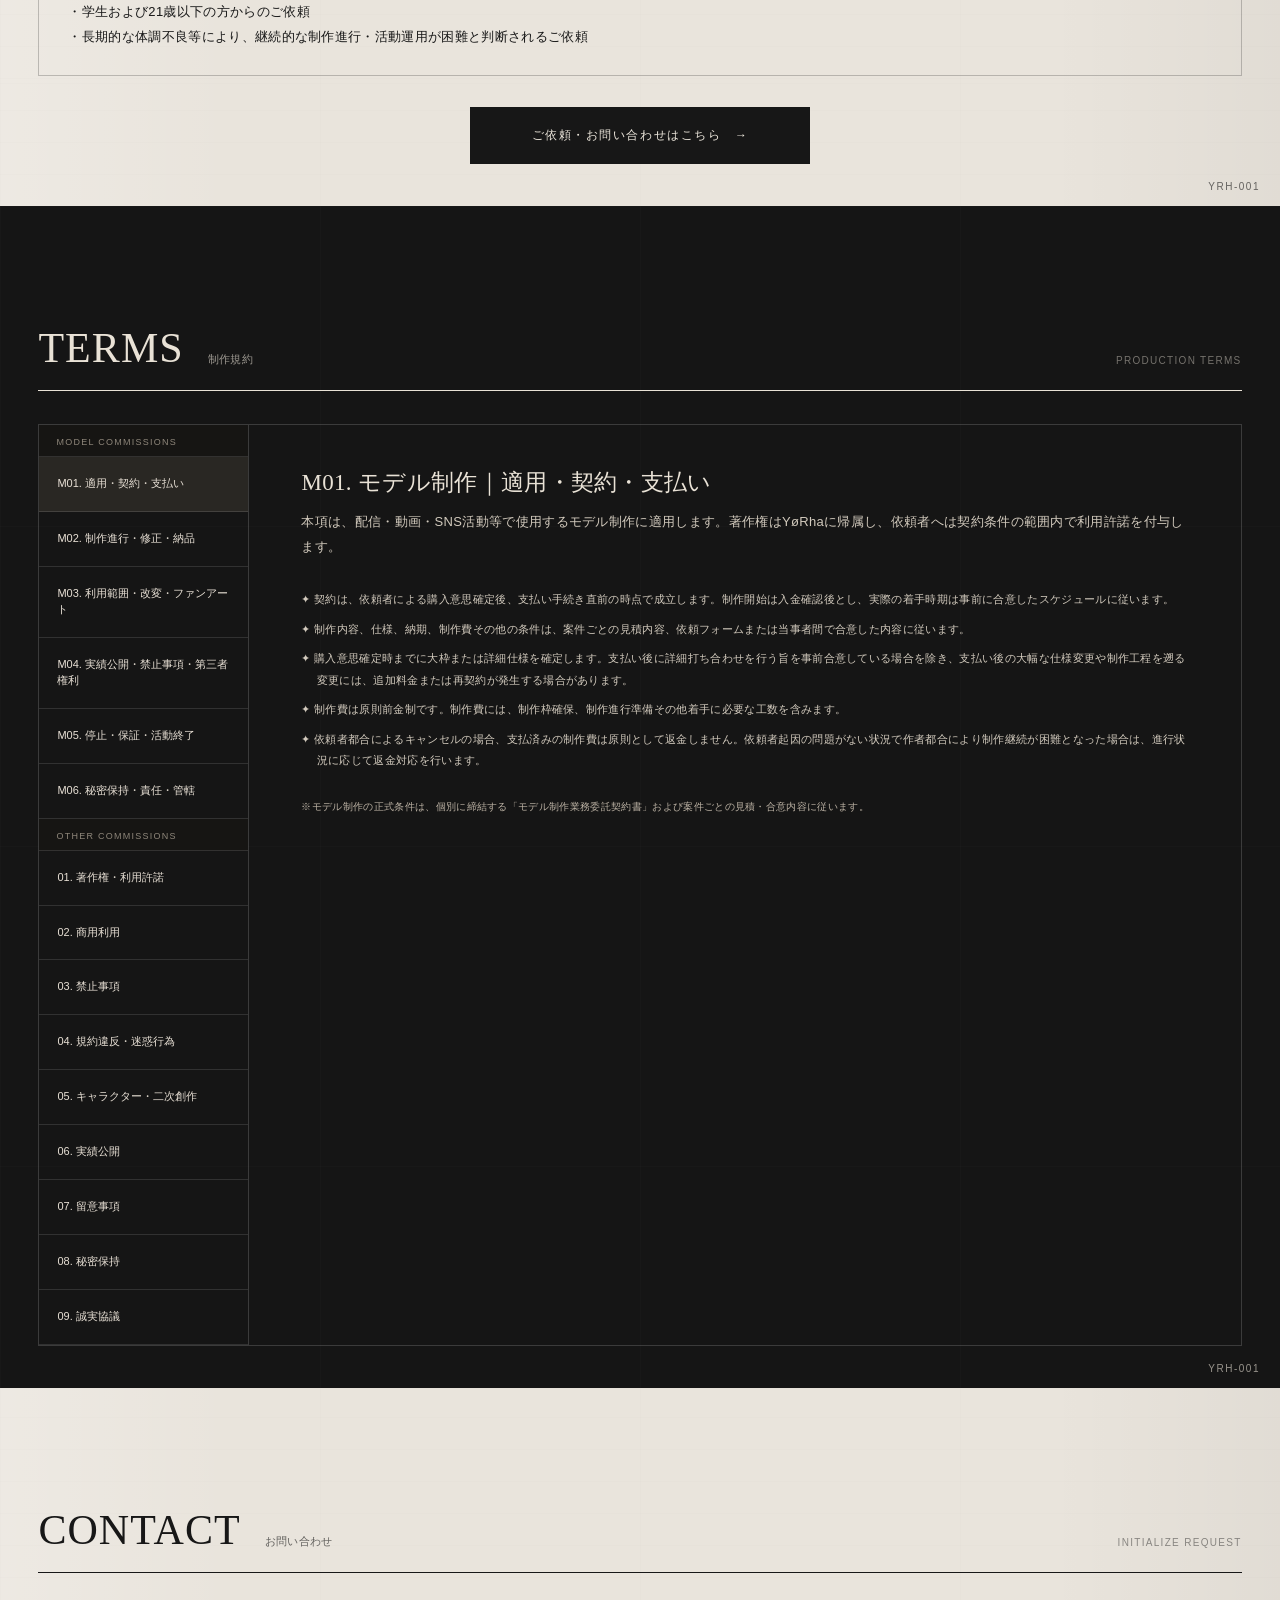
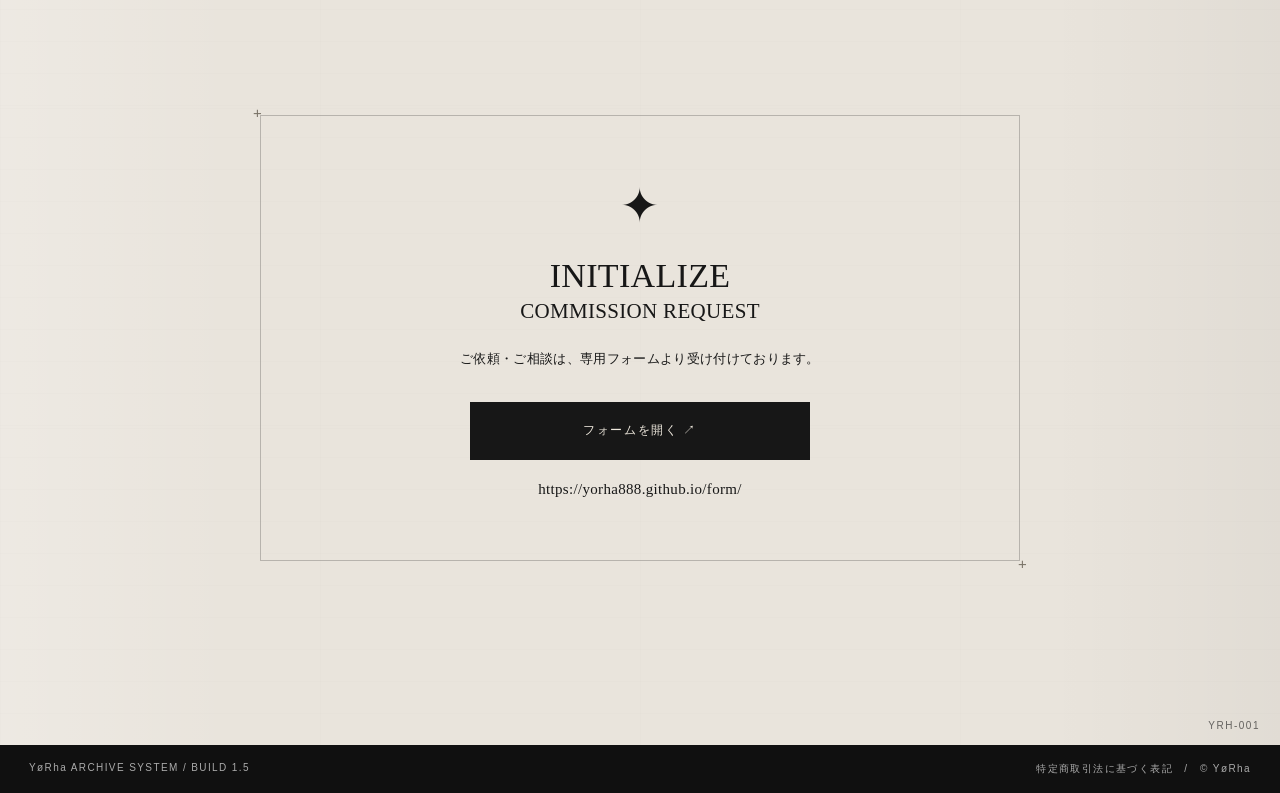
==== commit 66bf4f21: "Update index.html" ====
--- a/index.html
+++ b/index.html
@@ -1,4 +1,4 @@
-<!DOCTYPE html>　
+<!DOCTYPE html>
 
 <html lang="ja">
 <head>
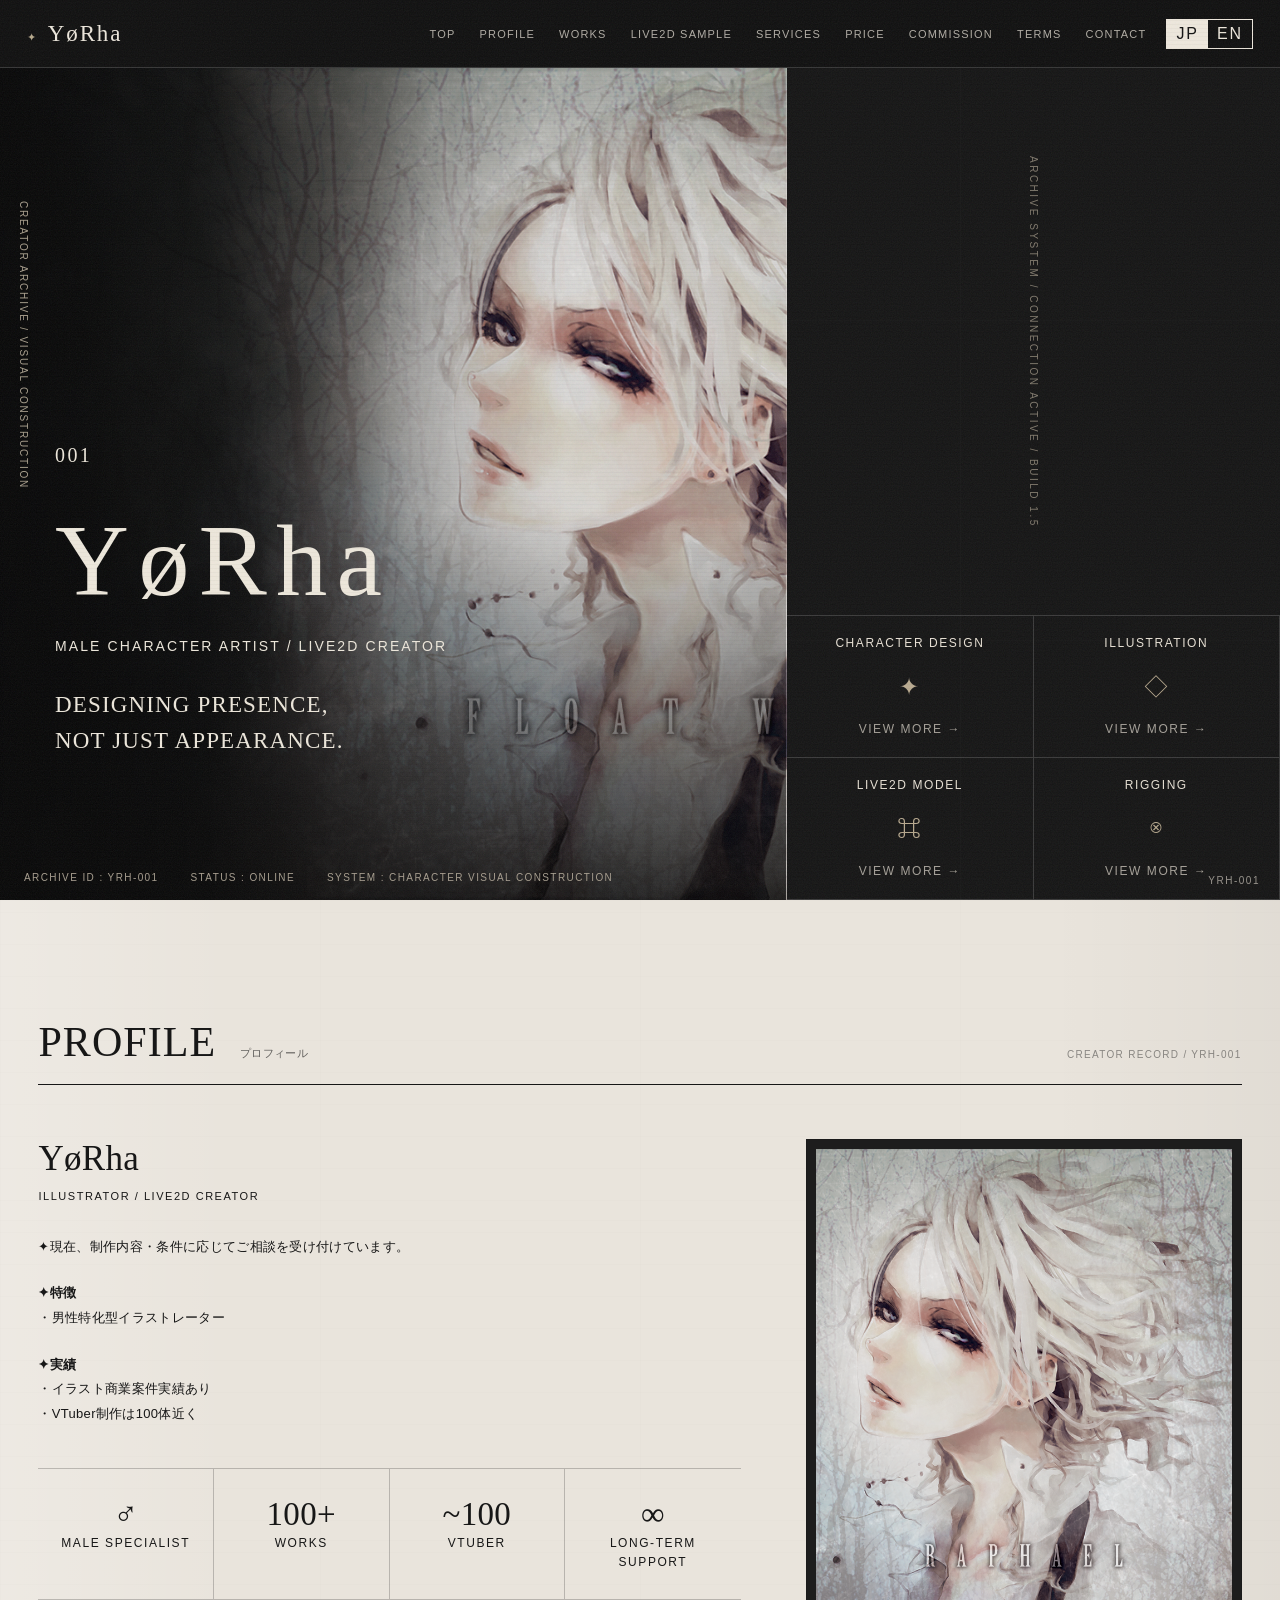
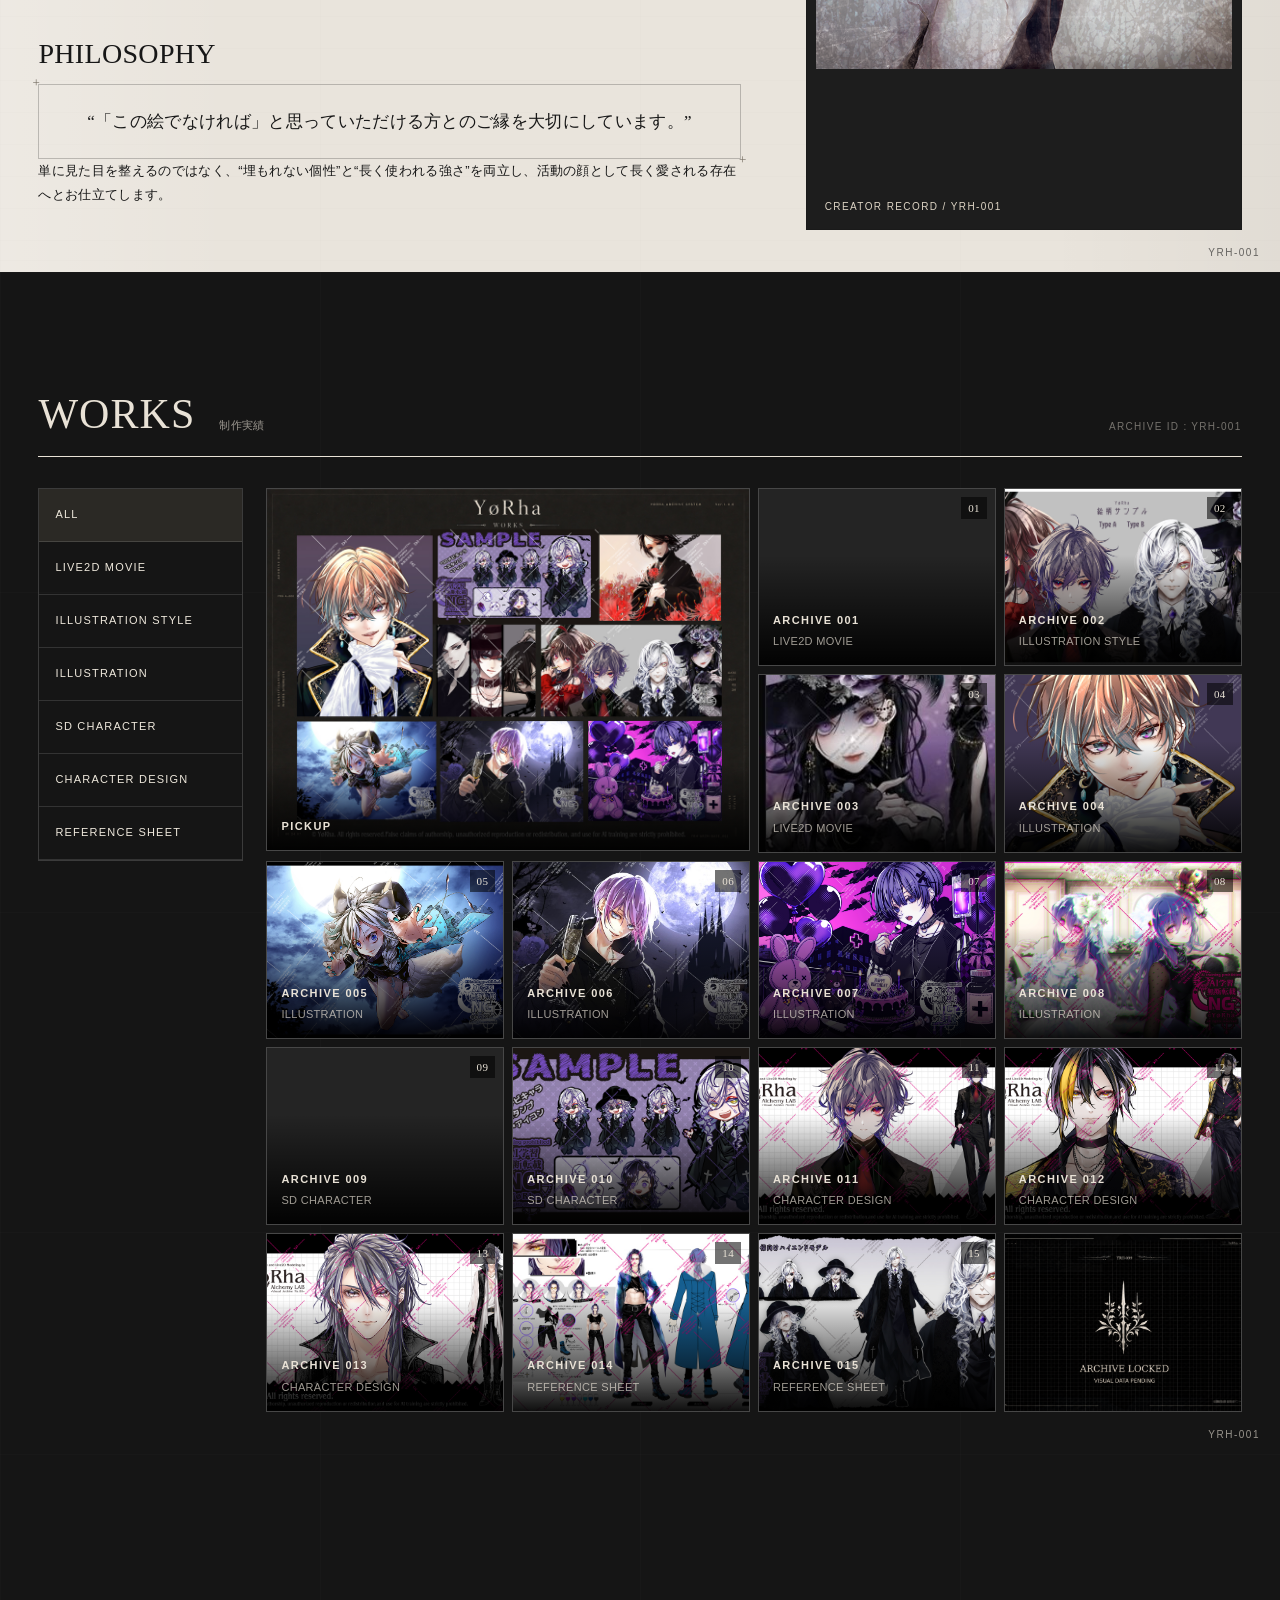
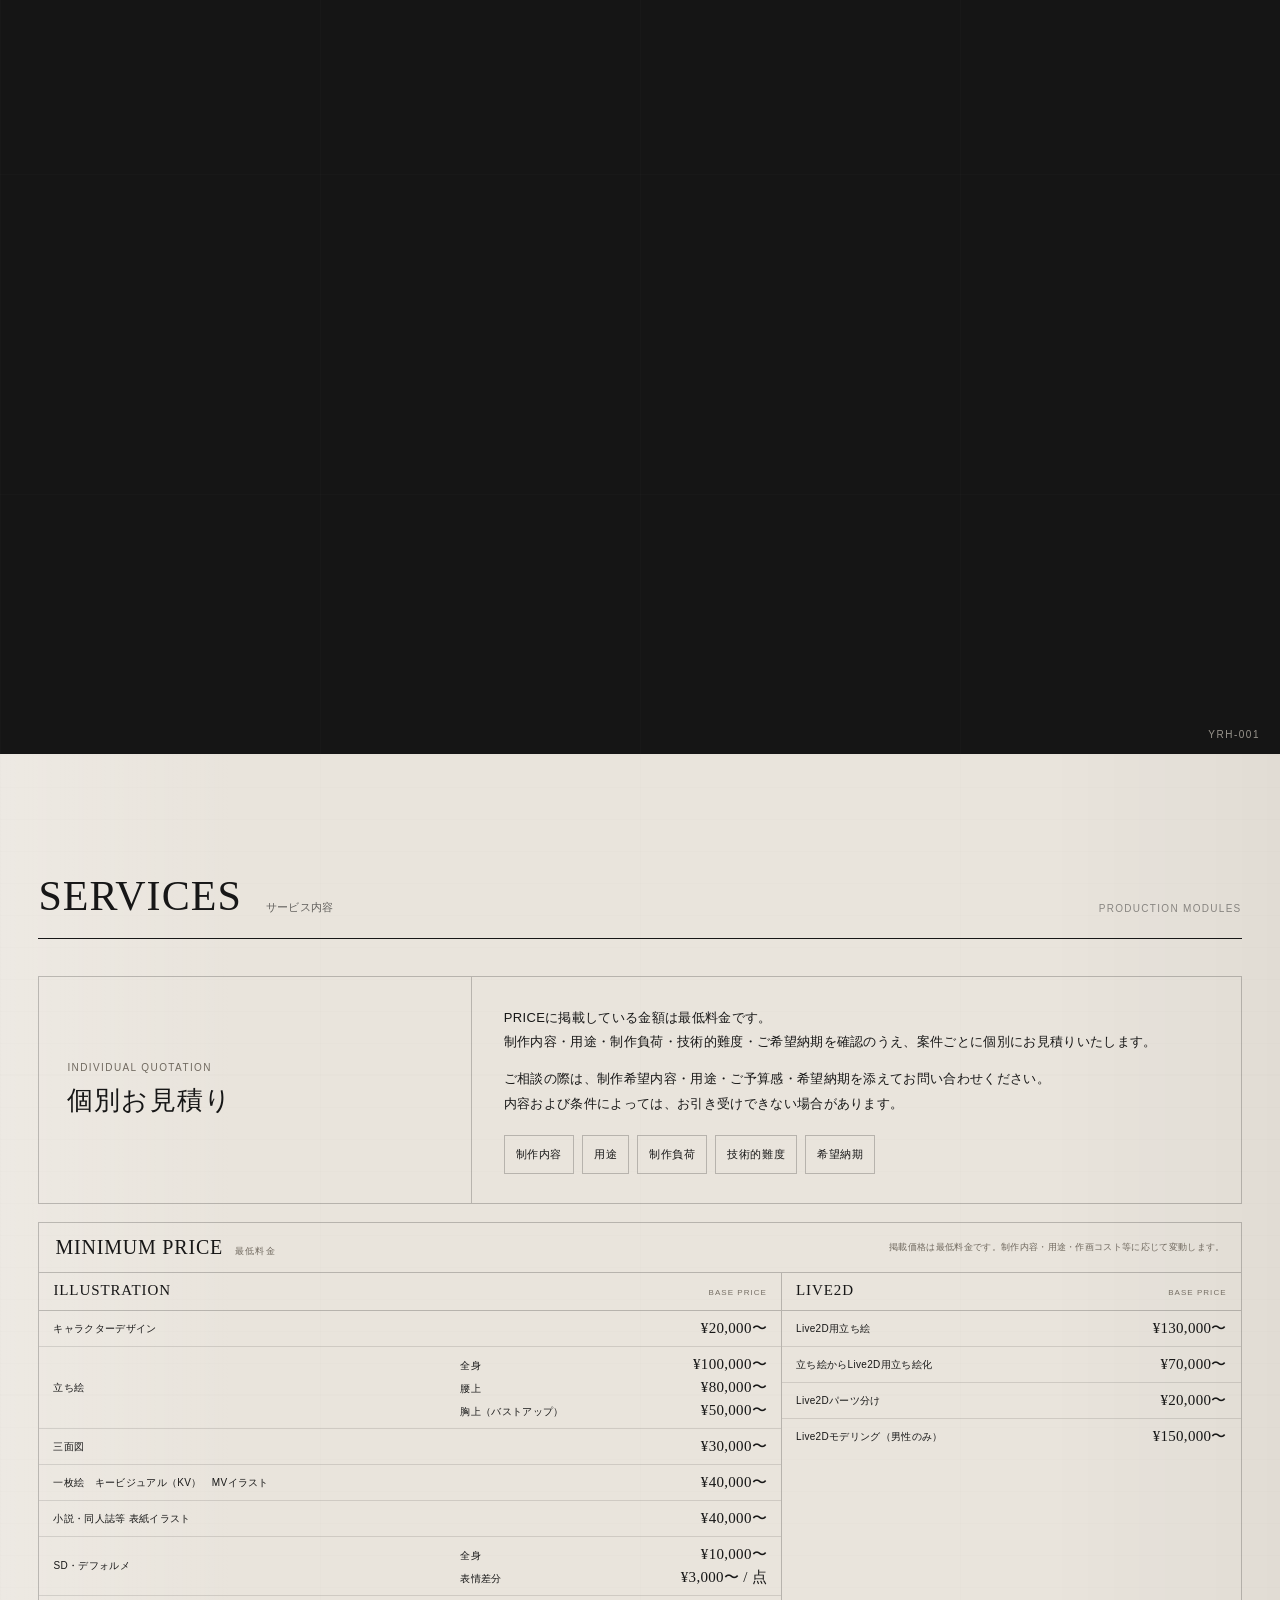
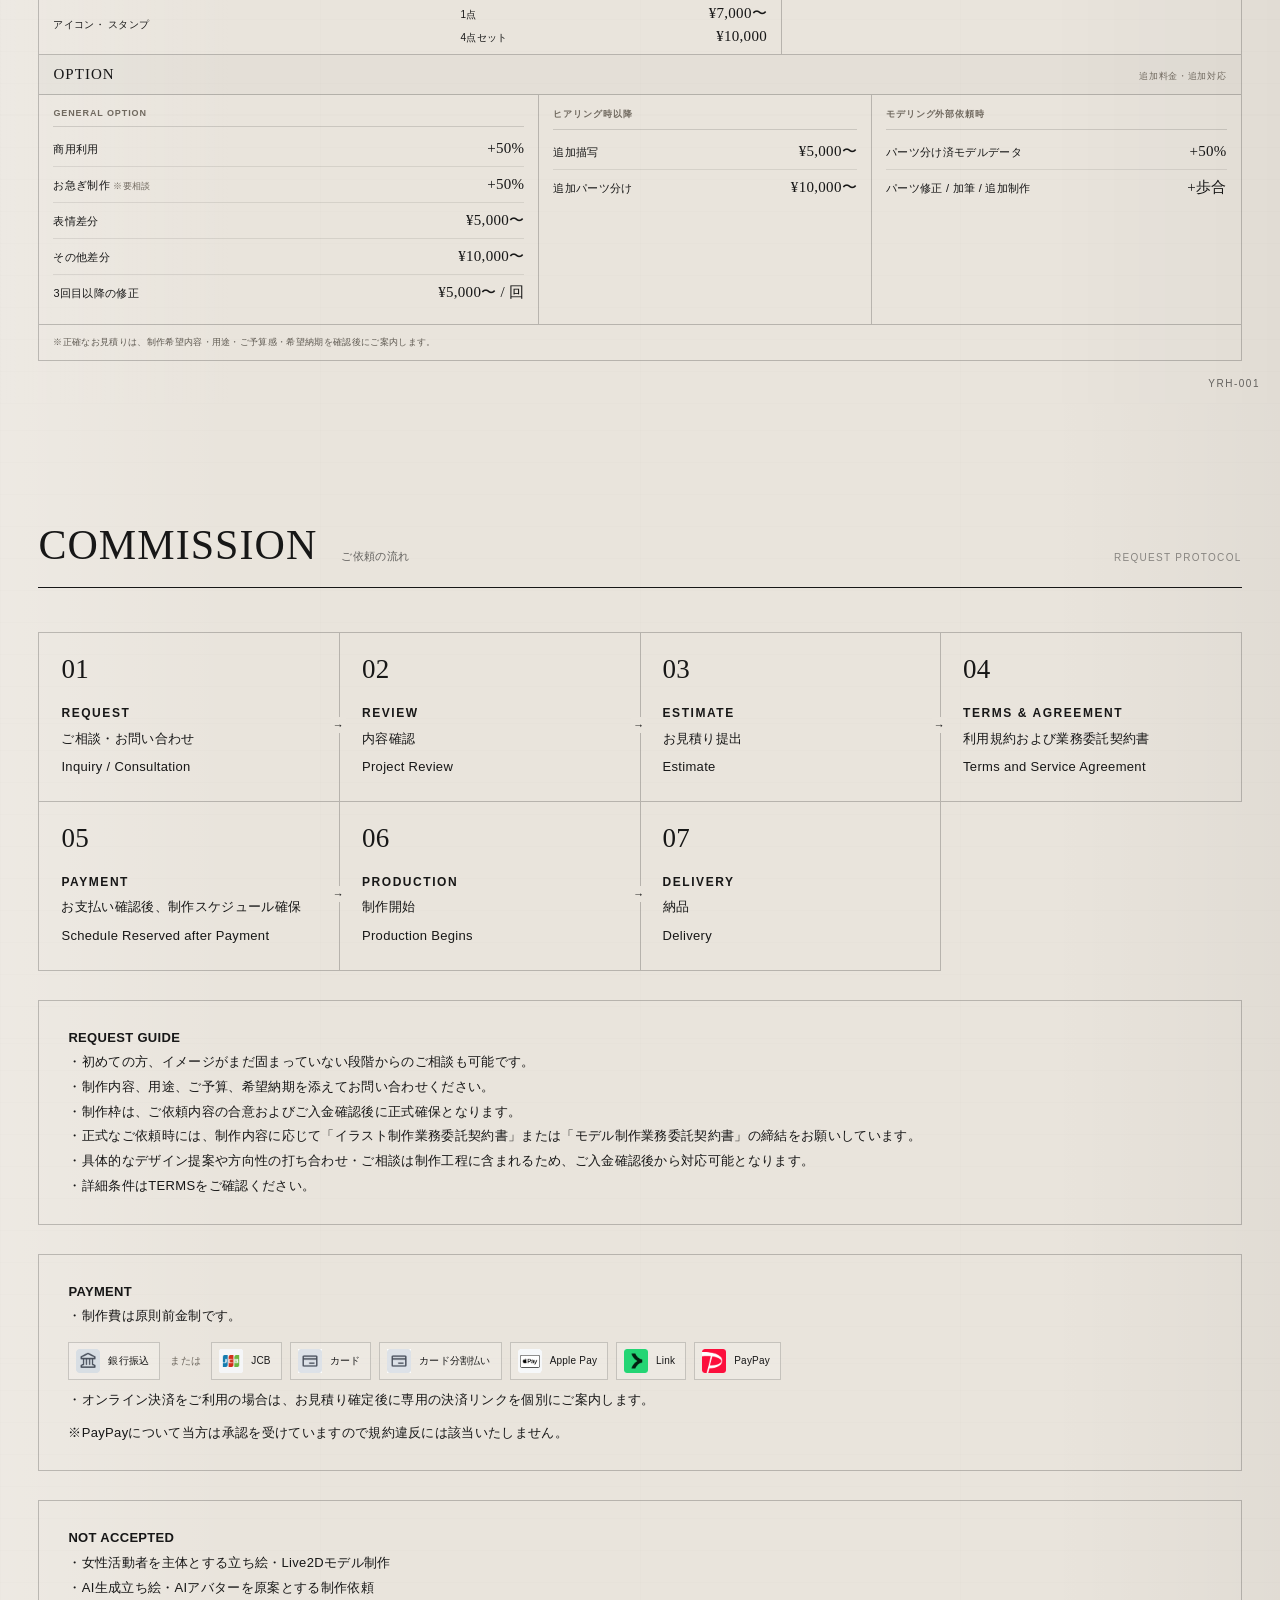
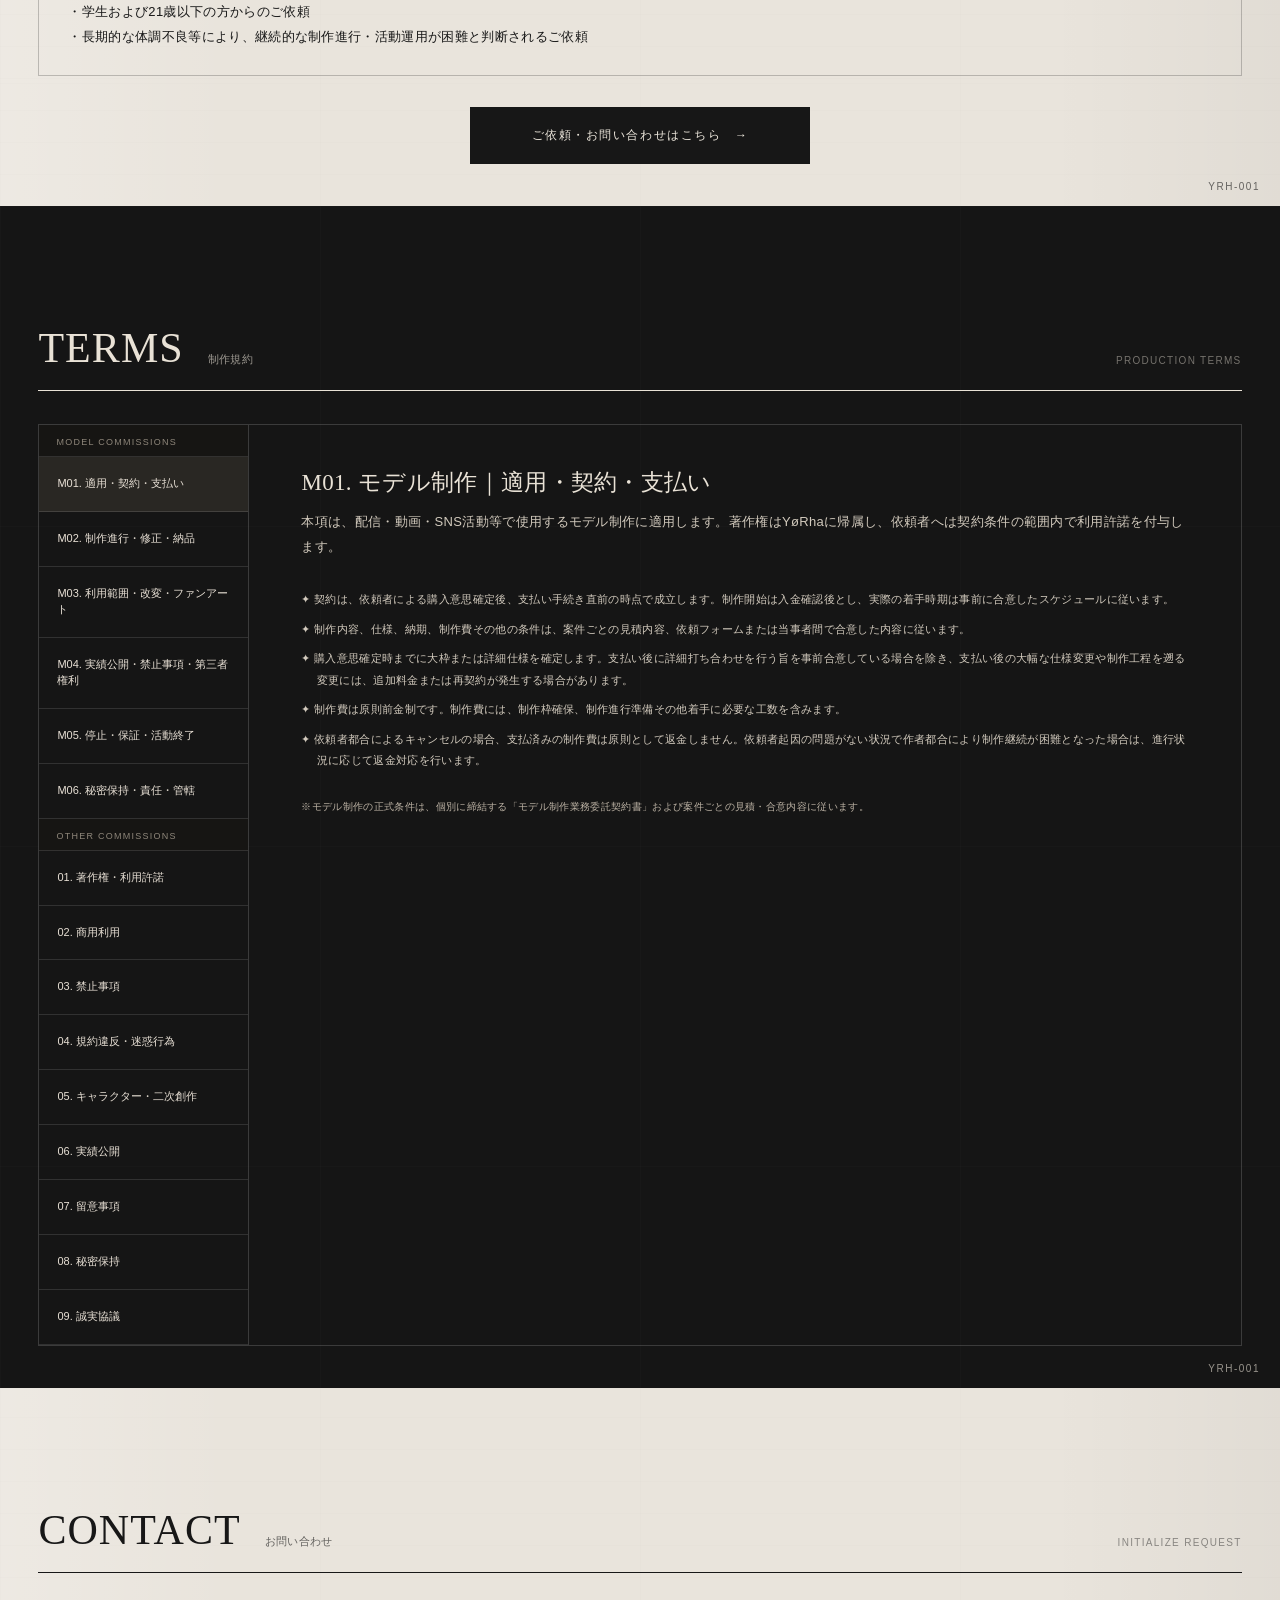
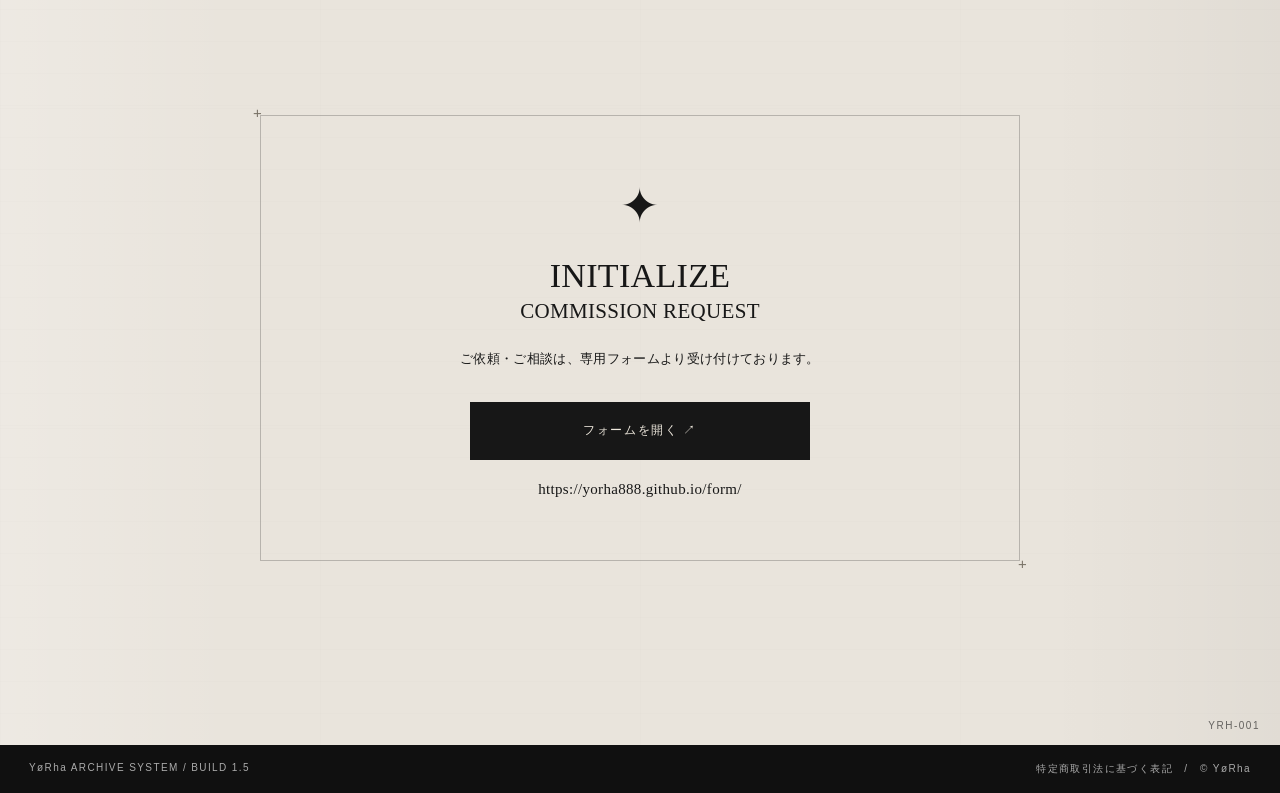
==== commit a5d5e49b: "Add files via upload" ====
--- a/index.html
+++ b/index.html
@@ -183,6 +183,10 @@
 .work-card.placeholder .work-number{
   display:none;
 }
+.work-card.featured .work-number{
+  display:none;
+}
+
 
 .work-meta{position:absolute;inset:auto 0 0;padding:48px 13px 13px;background:linear-gradient(transparent,rgba(0,0,0,.94))}
 .work-meta b{font-size:9px;letter-spacing:.13em}
@@ -933,11 +937,12 @@
 <div class="works-layout">
 <div class="filters">
 <button class="active" data-filter="all">ALL</button>
+<button data-filter="live2d">LIVE2D MOVIE</button>
+<button data-filter="style">ILLUSTRATION STYLE</button>
+<button data-filter="illust">ILLUSTRATION</button>
+<button data-filter="sd">SD CHARACTER</button>
 <button data-filter="design">CHARACTER DESIGN</button>
-<button data-filter="live2d">VTUBER / LIVE2D</button>
-<button data-filter="illust">ILLUSTRATION</button>
-<button data-filter="visual">KEY VISUAL</button>
-<button data-filter="sd">SD CHARACTER</button>
+<button data-filter="reference">REFERENCE SHEET</button>
 </div>
 <div>
 <div class="work-grid" id="workGrid"></div>
@@ -1635,20 +1640,22 @@
 
 // WORKS data: add one object here for each new image.
 const works = [
-  { image: "assets/pickup.png", title: "ARCHIVE 001 / PICKUP", category: "live2d", label: "PICKUP", position: "center", featured: true },
-  { image: "assets/works014.jpg", title: "ARCHIVE 012 / ILLUSTRATION", category: "illust", label: "ILLUSTRATION", position: "center" },
-  { image: "assets/works006.jpg", title: "ARCHIVE 006 / LIVE2D MODEL", category: "live2d", label: "LIVE2D MODEL", position: "center" },
-  { image: "assets/works002.jpg", title: "ARCHIVE 002 / CHARACTER DESIGN", category: "live2d", label: "CHARACTER DESIGN", position: "center" },
-  { image: "assets/works003.jpg", title: "ARCHIVE 003 / ILLUSTRATION", category: "illust", label: "ILLUSTRATION", position: "center" },
-  { image: "assets/works004.jpg", title: "ARCHIVE 004 / ILLUSTRATION", category: "visual", label: "ILLUSTRATION", position: "center" },
-  { image: "assets/works005.jpg", title: "ARCHIVE 005 / ILLUSTRATION", category: "design", label: "ILLUSTRATION", position: "center" },
- { image: "assets/works007.jpg", title: "ARCHIVE 007 / SD CHARACTER", category: "sd", label: "SD CHARACTER", position: "center" },
-  { image: "assets/works008.jpg", title: "ARCHIVE 008 / LIVE2D MODEL", category: "illust", label: "LIVE2D MODEL", position: "center" },
-  { image: "assets/works009.jpg", title: "ARCHIVE 009 / CHARACTER DESIGN", category: "visual", label: "CHARACTER DESIGN", position: "center" },
-  { image: "assets/works010.jpg", title: "ARCHIVE 010 / CHARACTER DESIGN", category: "design", label: "CHARACTER DESIGN", position: "center" },
-  { image: "assets/works011.jpg", title: "ARCHIVE 011 / LIVE2D MODEL", category: "live2d", label: "LIVE2D MODEL", position: "center" },
+  { image: "assets/pickup.jpg", title: "PICKUP", category: "pickup", label: "PICKUP", position: "center", featured: true },
+  { image: "assets/works001.jpg", title: "ARCHIVE 001 / CHARACTER DESIGN", category: "live2d", label: "LIVE2D MOVIE", position: "center", type: "video" },
+  { image: "assets/works002.jpg", title: "ARCHIVE 002 / ILLUSTRATION STYLE", category: "style", label: "ILLUSTRATION STYLE", position: "center" },
+  { image: "assets/works003.jpg", title: "ARCHIVE 003 / LIVE2D MOVIE", category: "live2d", label: "LIVE2D MOVIE", position: "center" },
+  { image: "assets/works004.jpg", title: "ARCHIVE 004 / ILLUSTRATION", category: "illust", label: "ILLUSTRATION", position: "center" },
+  { image: "assets/works005.jpg", title: "ARCHIVE 005 / ILLUSTRATION", category: "illust", label: "ILLUSTRATION", position: "center" },
+  { image: "assets/works006.jpg", title: "ARCHIVE 006 / ILLUSTRATION", category: "illust", label: "ILLUSTRATION", position: "center" },
+  { image: "assets/works007.jpg", title: "ARCHIVE 007 / ILLUSTRATION", category: "illust", label: "ILLUSTRATION", position: "center" },
+  { image: "assets/works008.jpg", title: "ARCHIVE 008 / ILLUSTRATION", category: "illust", label: "ILLUSTRATION", position: "center" },
+  { image: "assets/works009.mp4", title: "ARCHIVE 009 / SD CHARACTER", category: "sd", label: "SD CHARACTER", position: "center" },
+  { image: "assets/works010.jpg", title: "ARCHIVE 010 / SD CHARACTER", category: "sd", label: "SD CHARACTER", position: "center" },
+  { image: "assets/works011.jpg", title: "ARCHIVE 011 / CHARACTER DESIGN", category: "design", label: "CHARACTER DESIGN", position: "center" },
   { image: "assets/works012.jpg", title: "ARCHIVE 012 / CHARACTER DESIGN", category: "design", label: "CHARACTER DESIGN", position: "center" },
-  { image: "assets/works013.jpg", title: "ARCHIVE 013 / ILLUSTRATION", category: "illust", label: "ILLUSTRATION", position: "center" }
+  { image: "assets/works013.jpg", title: "ARCHIVE 013 / CHARACTER DESIGN", category: "design", label: "CHARACTER DESIGN", position: "center" },
+  { image: "assets/works014.jpg", title: "ARCHIVE 014 / REFERENCE SHEET", category: "reference", label: "REFERENCE SHEET", position: "center" },
+  { image: "assets/works015.jpg", title: "ARCHIVE 015 / REFERENCE SHEET", category: "reference", label: "REFERENCE SHEET", position: "center" }
 ];
 
 const workGrid = document.getElementById('workGrid');
@@ -1688,7 +1695,9 @@
   const list = filteredWorks();
   workGrid.innerHTML = '';
   list.forEach((work, index) => {
-    const archiveNumber = String(works.indexOf(work) + 1).padStart(2,'0');
+    const assetMatch = (work.image || '').match(/works(\d{3})\.(?:jpg|png|webp|mp4)$/i);
+    const archiveNumber3 = assetMatch ? assetMatch[1] : '';
+    const archiveNumber = archiveNumber3 ? archiveNumber3.slice(-2) : '';
     const card = document.createElement('article');
     card.className = `work-card${work.featured ? ' featured' : ''}${positionClass(work.position) ? ' ' + positionClass(work.position) : ''}`;
     card.dataset.cat = work.category;
@@ -1697,7 +1706,11 @@
     const media = isVideo
       ? `<video src="${work.image}" muted loop playsinline preload="metadata" aria-label="${work.title}"></video>`
       : `<img src="${work.image}" alt="${work.title}">`;
-    card.innerHTML = `${media}<span class="work-number">${archiveNumber}</span><div class="work-meta"><b>ARCHIVE ${String(works.indexOf(work) + 1).padStart(3,'0')}</b><small>${work.label || work.category.toUpperCase()}</small></div>`;
+    const numberMarkup = archiveNumber3 ? `<span class="work-number">${archiveNumber}</span>` : '';
+    const metaMarkup = archiveNumber3
+      ? `<div class="work-meta"><b>ARCHIVE ${archiveNumber3}</b><small>${work.label || work.category.toUpperCase()}</small></div>`
+      : `<div class="work-meta"><b>PICKUP</b></div>`;
+    card.innerHTML = `${media}${numberMarkup}${metaMarkup}`;
     if(isVideo){
       const preview = card.querySelector('video');
       card.addEventListener('mouseenter',()=>preview.play().catch(()=>{}));
@@ -1758,4 +1771,4 @@
 setLanguage(localStorage.getItem('yorha-language')||'ja');
 </script>
 </body>
-</html>
+</html>
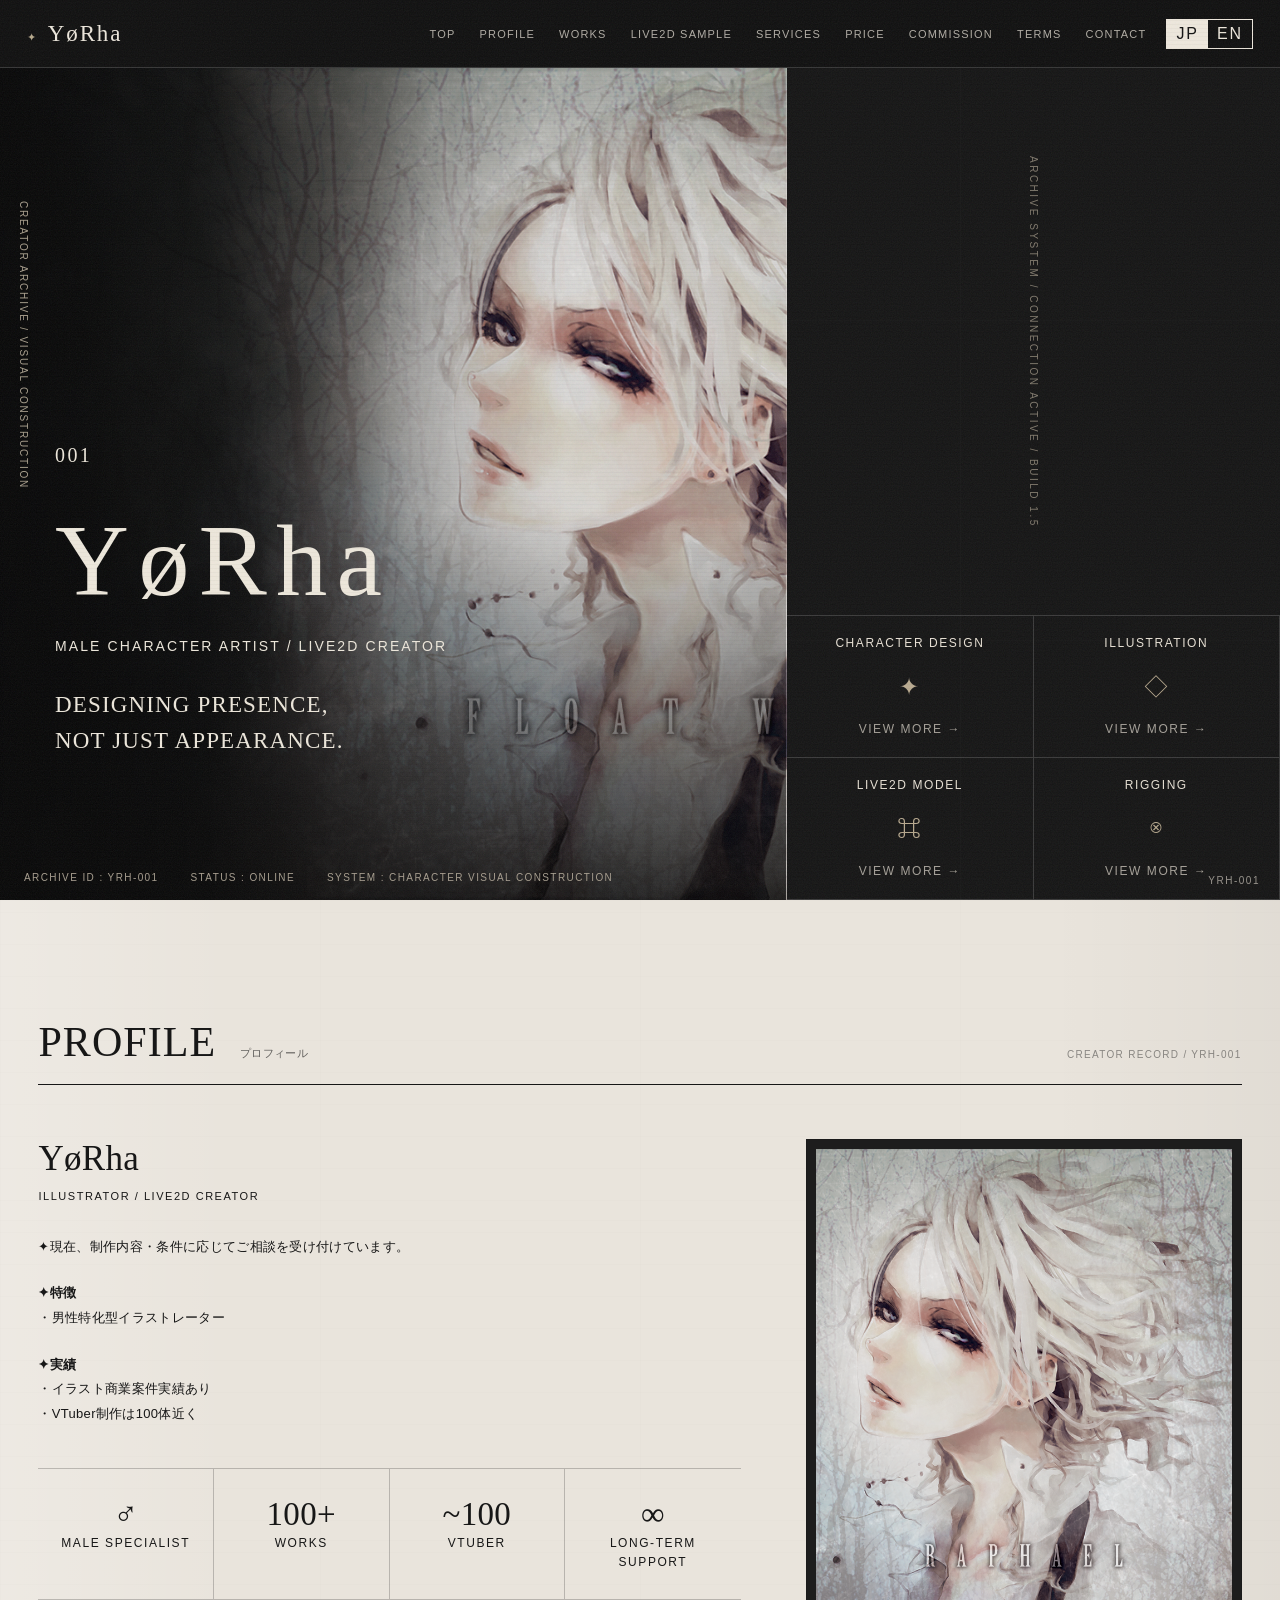
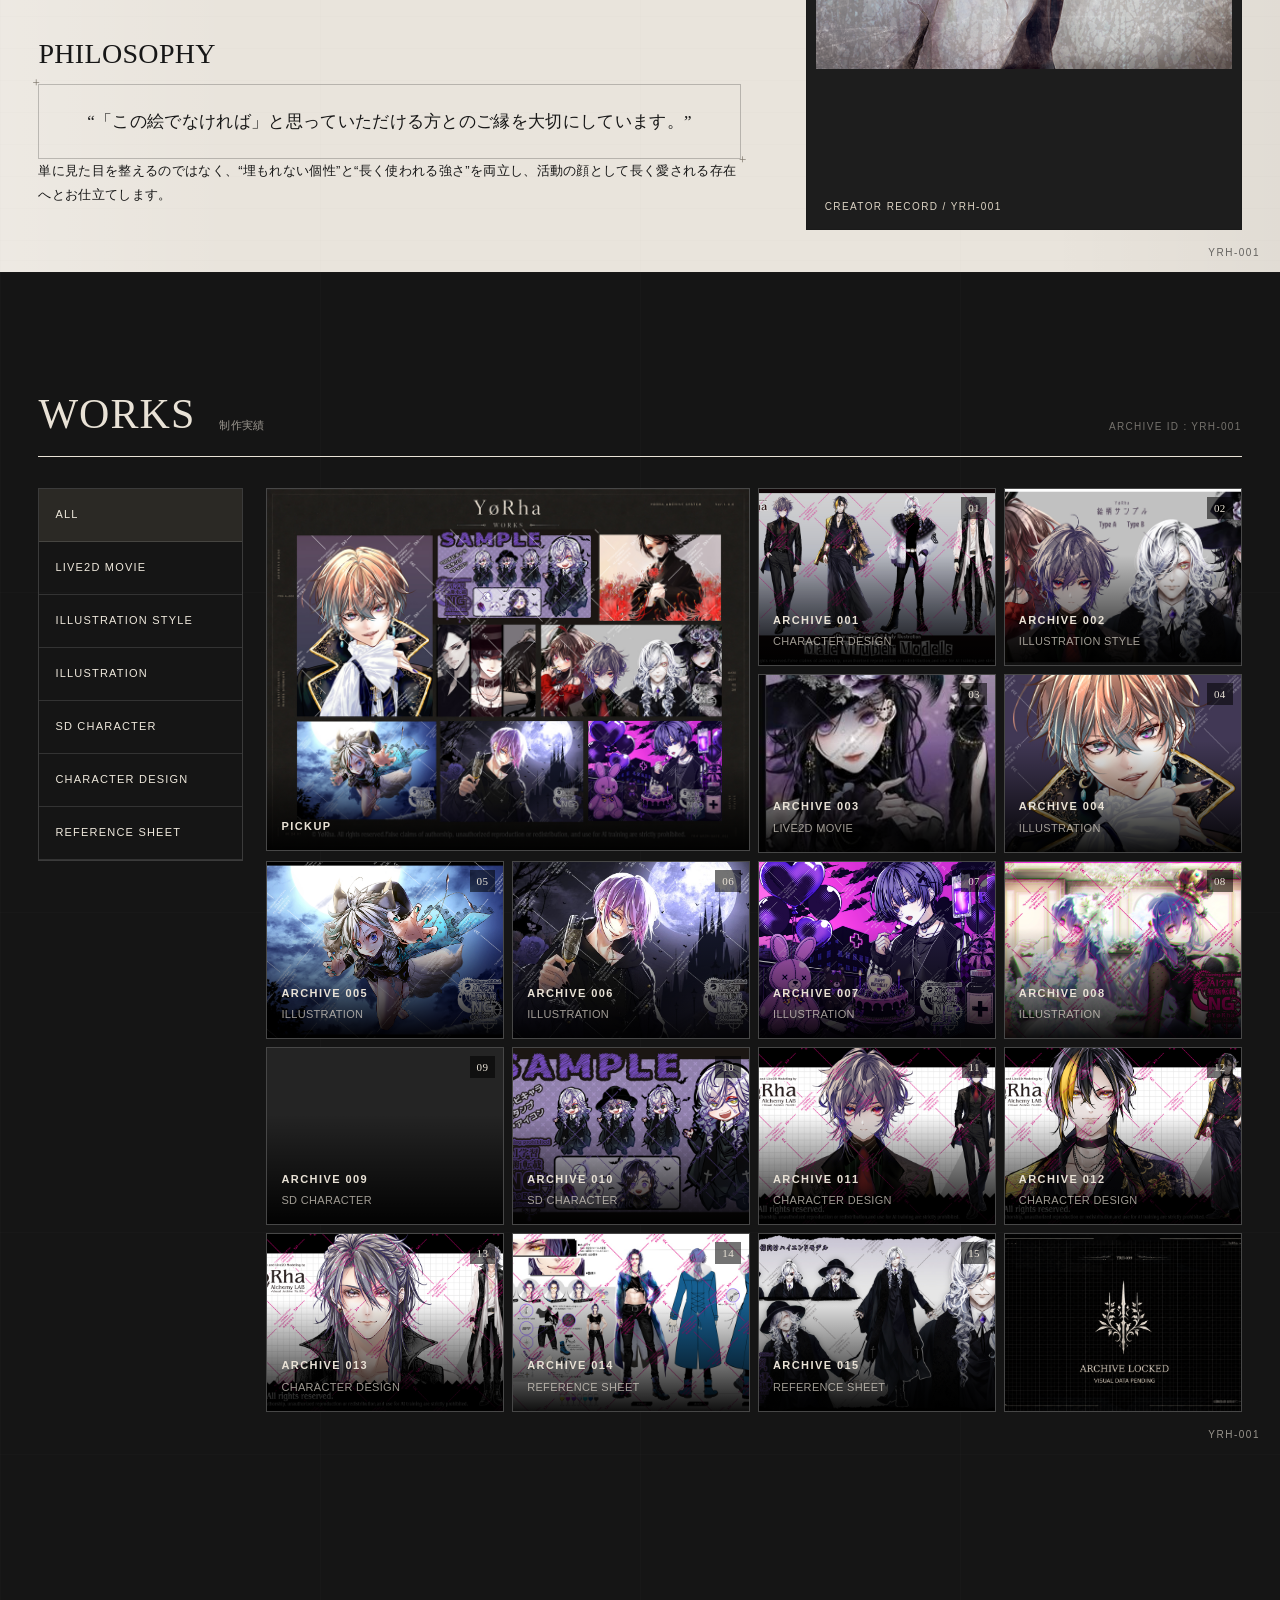
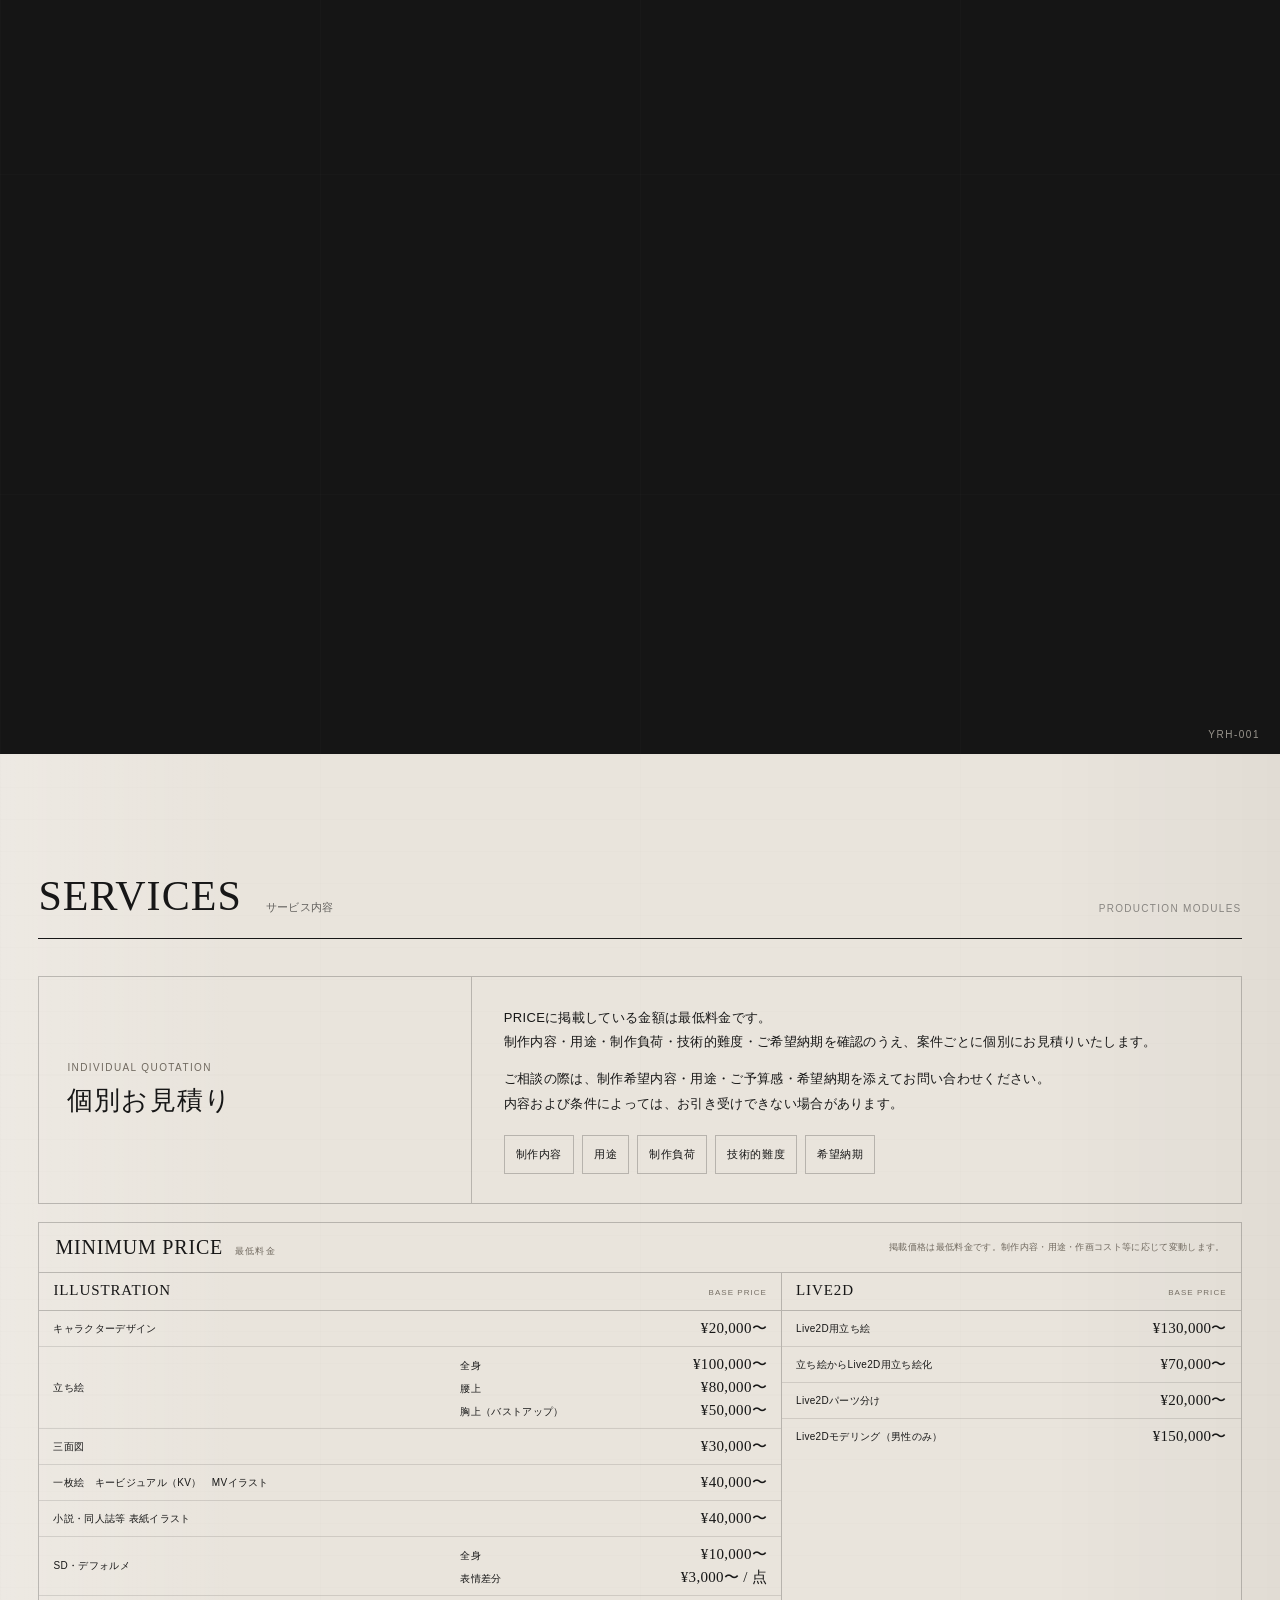
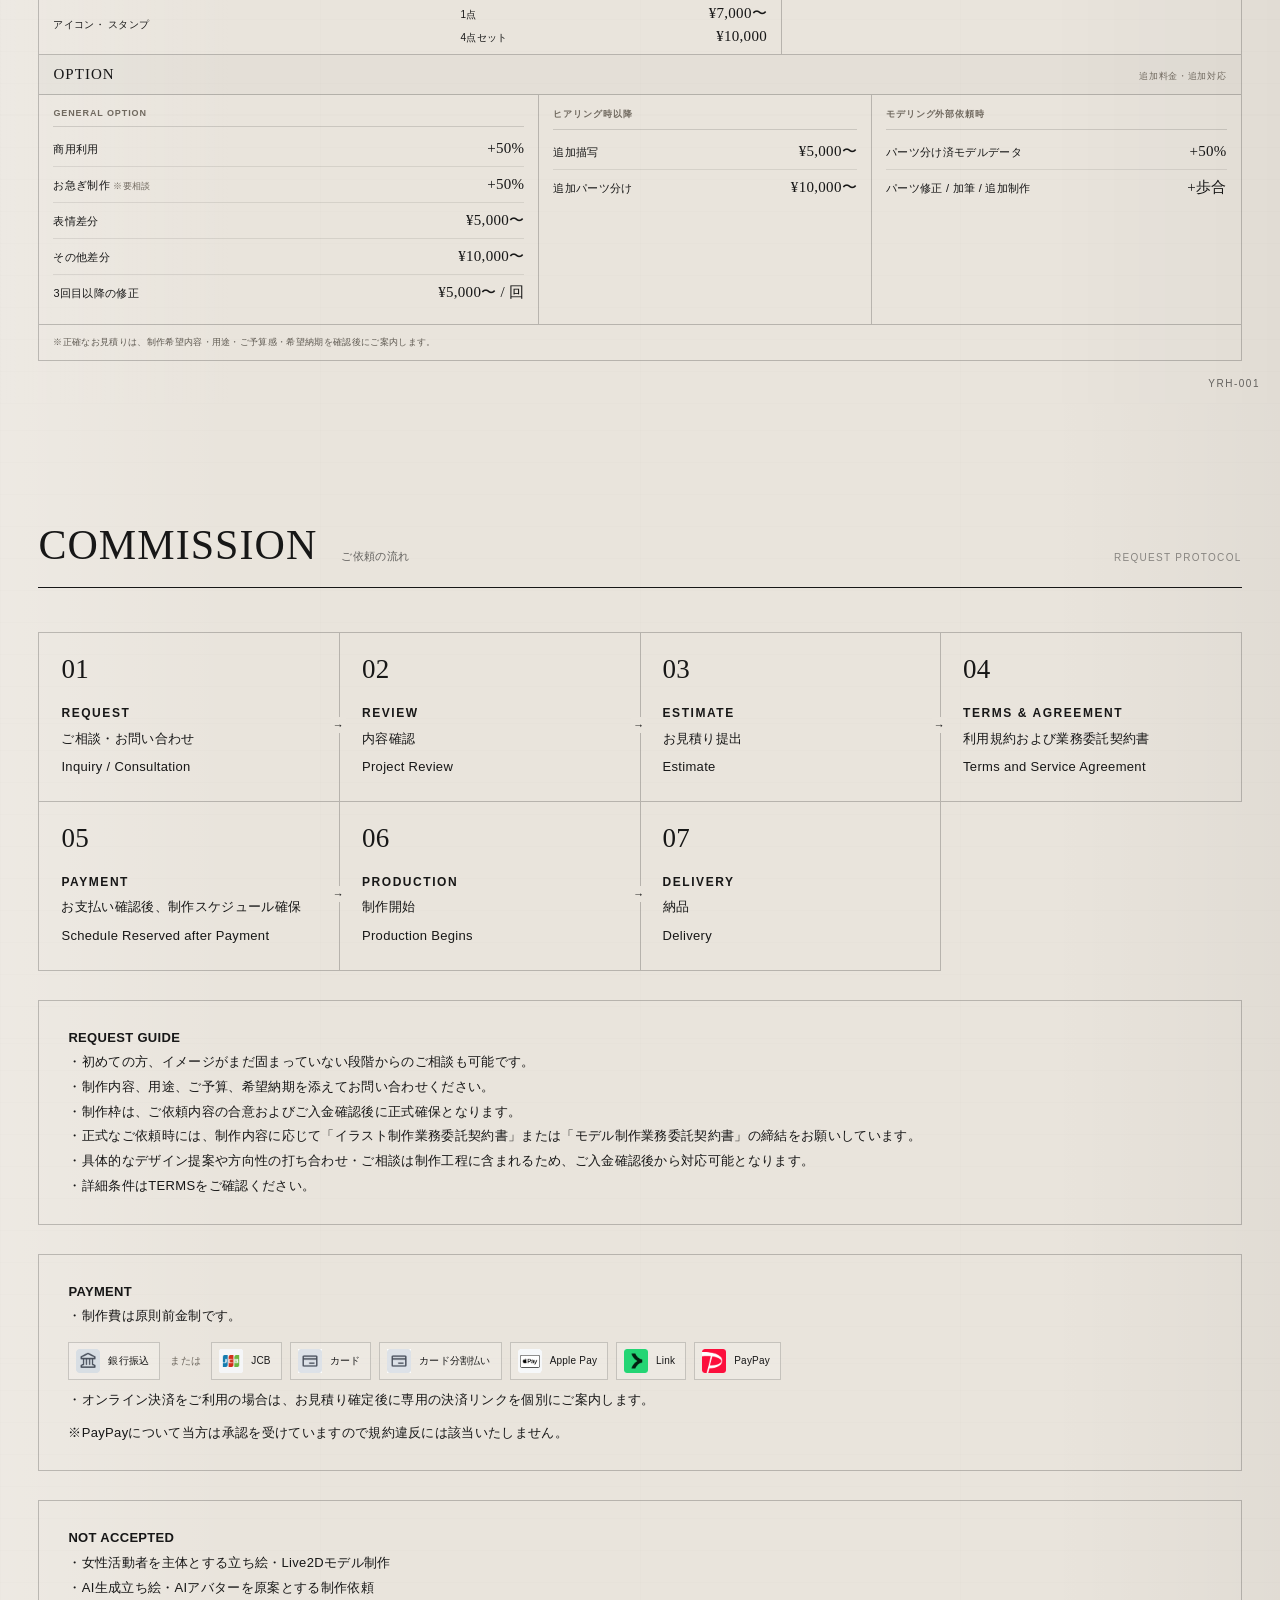
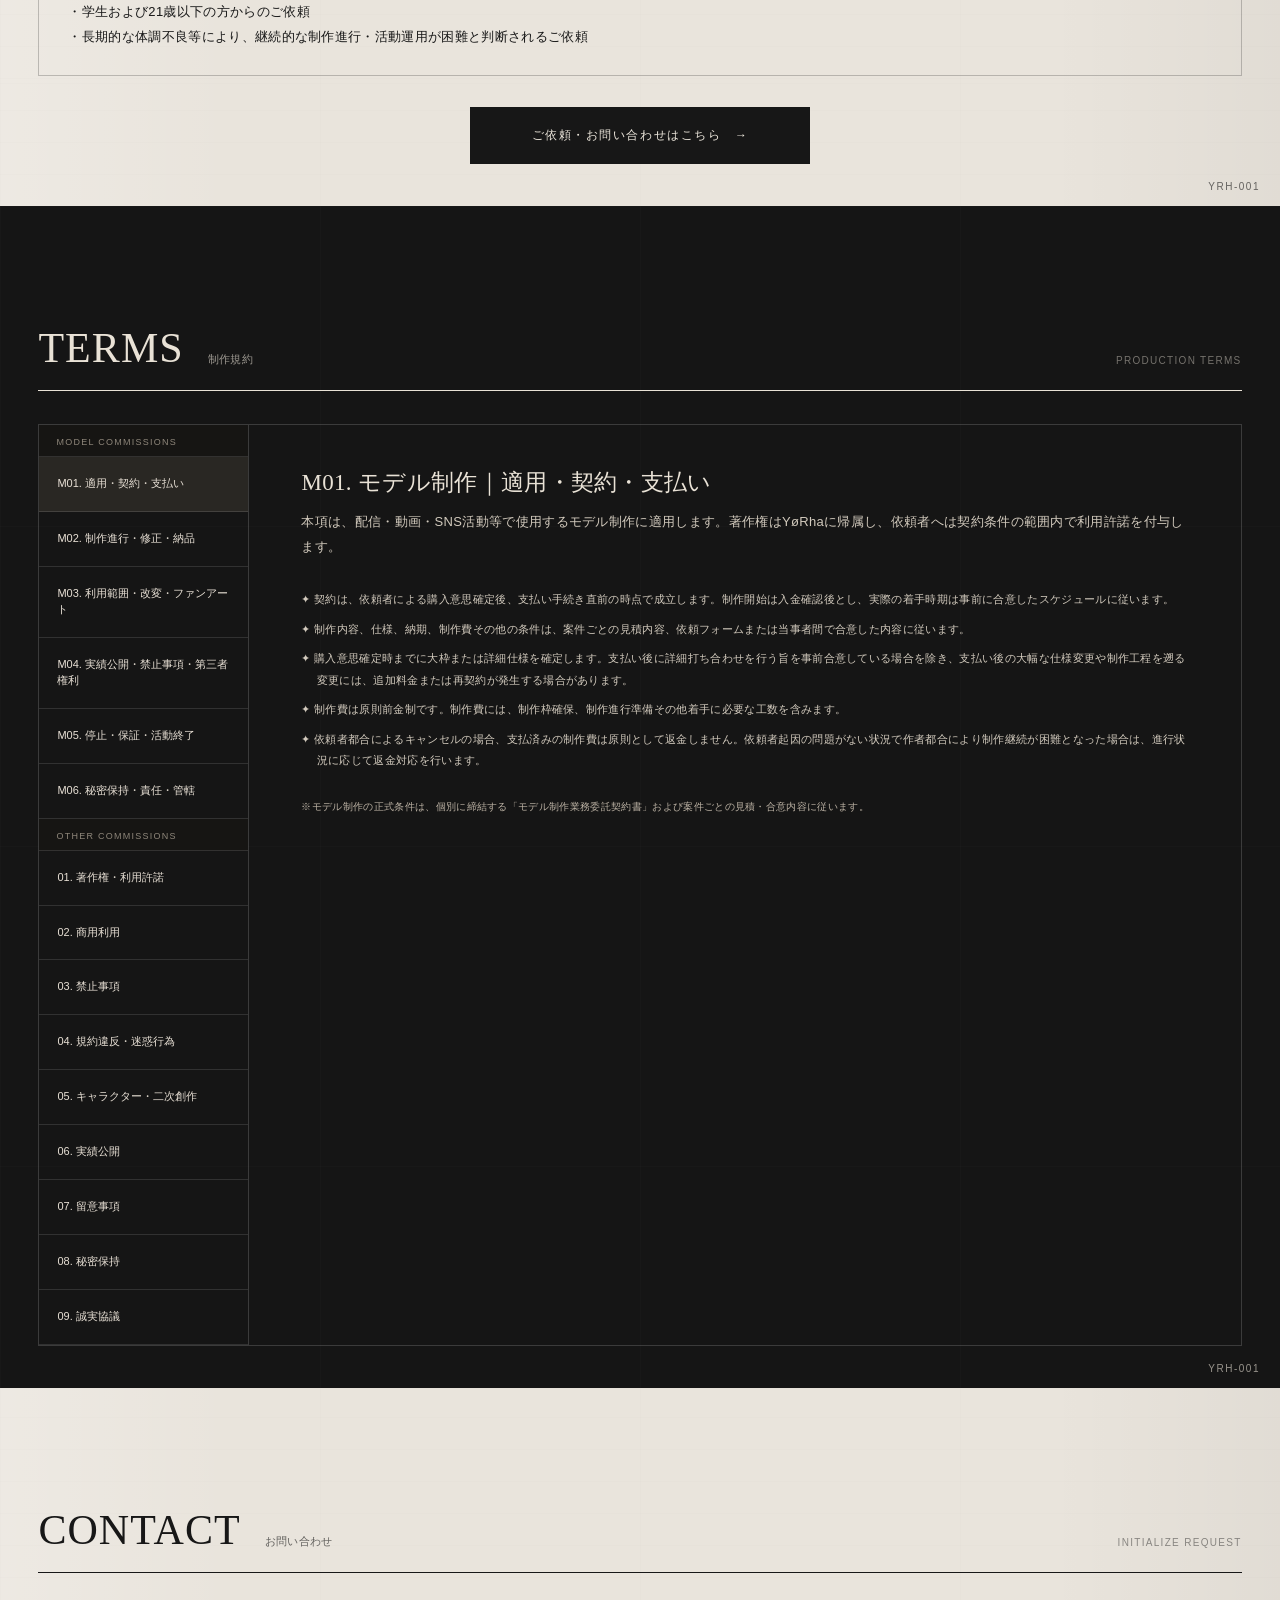
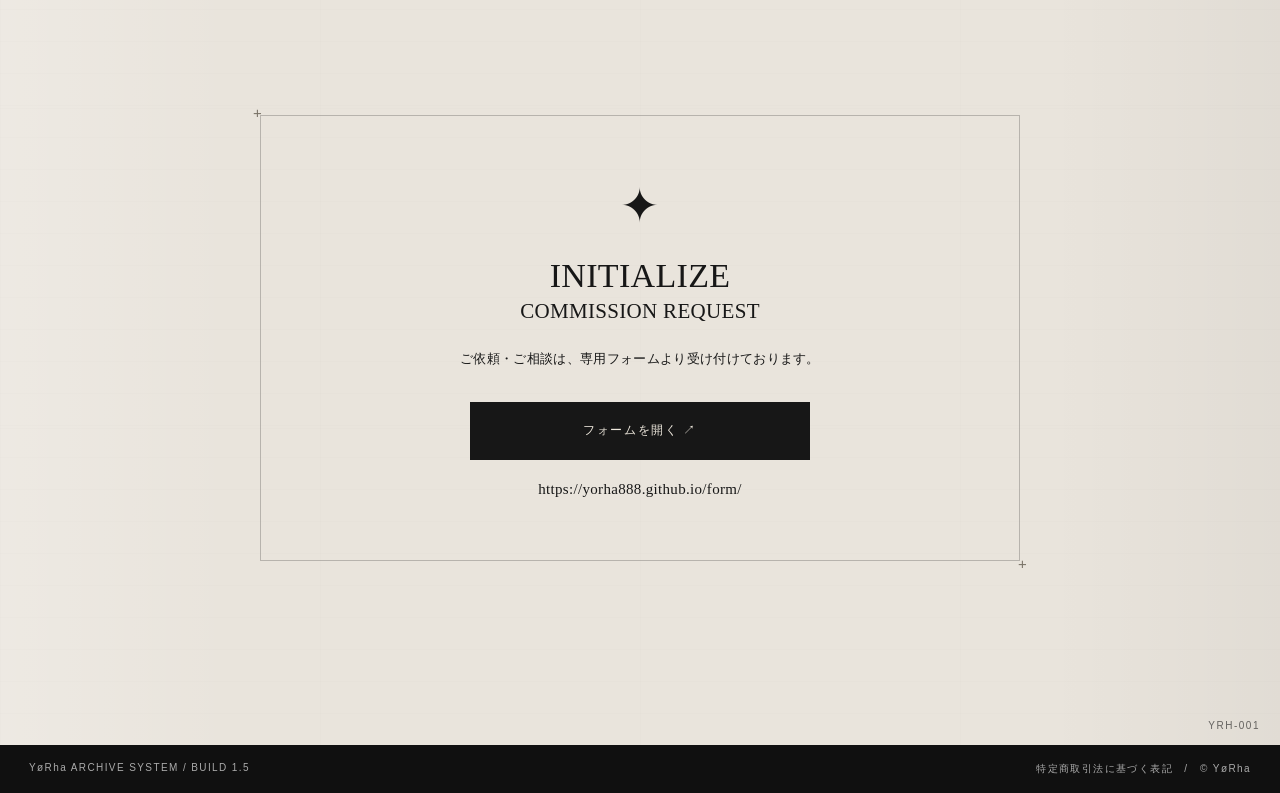
==== commit 6fc75e39: "Add files via upload" ====
--- a/index.html
+++ b/index.html
@@ -1641,7 +1641,7 @@
 // WORKS data: add one object here for each new image.
 const works = [
   { image: "assets/pickup.jpg", title: "PICKUP", category: "pickup", label: "PICKUP", position: "center", featured: true },
-  { image: "assets/works001.jpg", title: "ARCHIVE 001 / CHARACTER DESIGN", category: "live2d", label: "LIVE2D MOVIE", position: "center", type: "video" },
+  { image: "assets/works001.jpg", title: "ARCHIVE 001 / CHARACTER DESIGN", category: "design", label: "CHARACTER DESIGN", position: "center" },
   { image: "assets/works002.jpg", title: "ARCHIVE 002 / ILLUSTRATION STYLE", category: "style", label: "ILLUSTRATION STYLE", position: "center" },
   { image: "assets/works003.jpg", title: "ARCHIVE 003 / LIVE2D MOVIE", category: "live2d", label: "LIVE2D MOVIE", position: "center" },
   { image: "assets/works004.jpg", title: "ARCHIVE 004 / ILLUSTRATION", category: "illust", label: "ILLUSTRATION", position: "center" },
